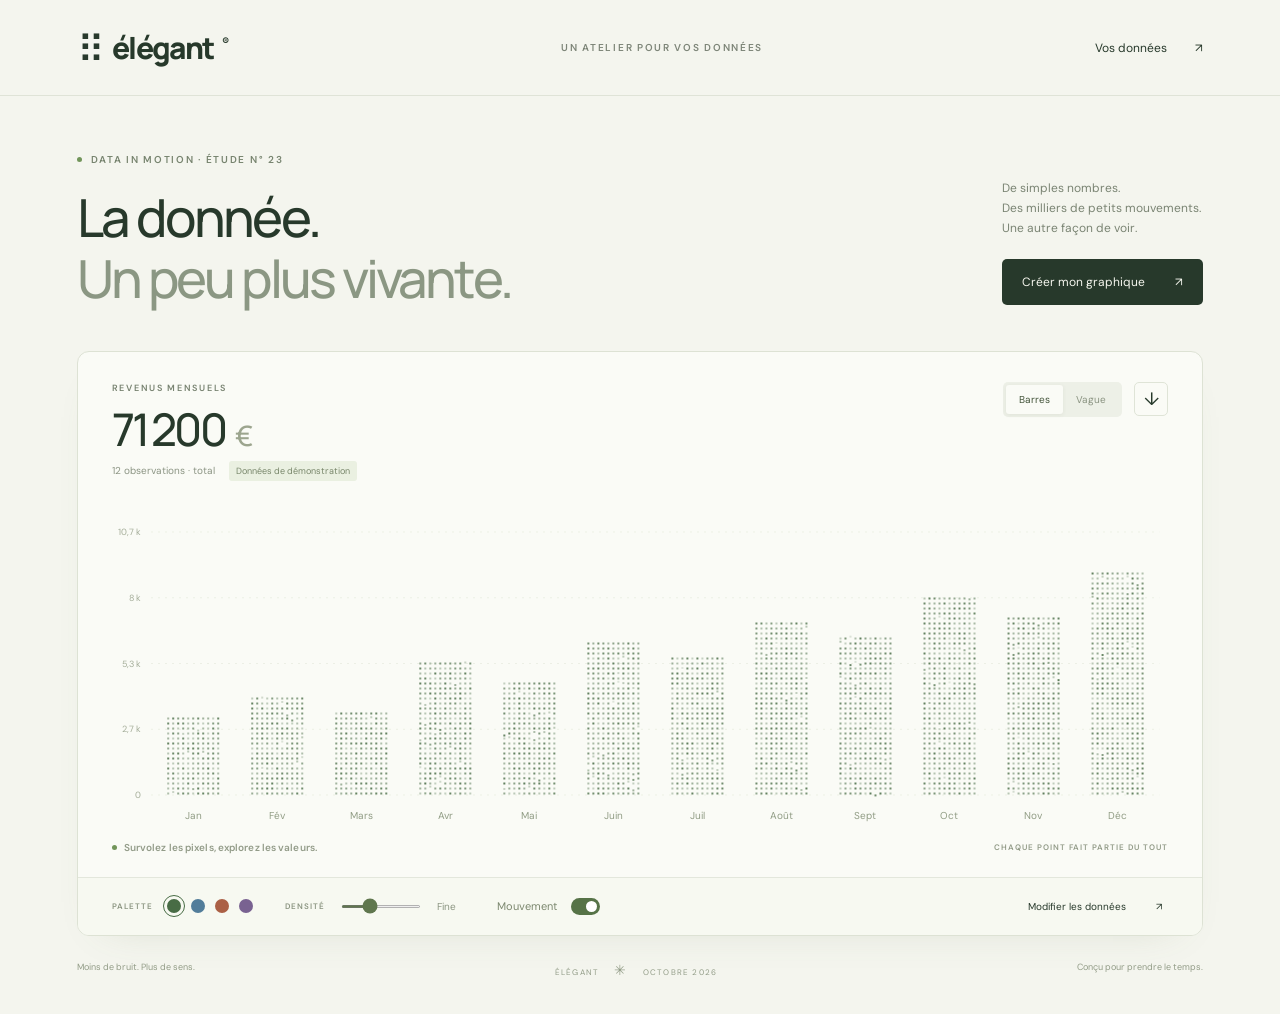
==== index.html @ 232dc712 "Première interface : graphiques en pixels et import de données Réimport de la version source 9e8cdf8" ====
<!doctype html>
<html lang="fr"><head><meta charset="utf-8"><meta name="viewport" content="width=device-width, initial-scale=1"><meta name="theme-color" content="#f4f5ee"><title>Élégant — La donnée, autrement.</title><meta name="description" content="Un atelier de graphiques vivants, composés de milliers de pixels. Importez vos données et donnez-leur du mouvement."><style>@import url('https://fonts.googleapis.com/css2?family=DM+Sans:wght@400;450;500;600;700&family=Manrope:wght@400;500;600;700;800&display=swap');
:root{--bg:#f4f5ee;--ink:#27392b;--muted:#7d8578;--line:#dfe3d7;--accent:#486c45}*{box-sizing:border-box}body{margin:0;background:var(--bg);color:var(--ink);font-family:'DM Sans',sans-serif;font-size:14px}button,input,textarea{font:inherit}button,a,input{ -webkit-tap-highlight-color:transparent}button{cursor:pointer}button:focus-visible,a:focus-visible,input:focus-visible,textarea:focus-visible{outline:2px solid #527d9a;outline-offset:5px}button{color:inherit}header{height:96px;max-width:1440px;margin:auto;padding:0 6%;display:flex;align-items:center;justify-content:space-between;border-bottom:1px solid var(--line)}.brand{color:var(--ink);text-decoration:none;font-family:'Manrope',sans-serif;font-size:30px;font-weight:800;letter-spacing:-1.7px;display:flex;align-items:center;gap:9px}.brand-icon{font-size:38px;font-weight:400;line-height:1}.brand-dot{font-size:11px;align-self:flex-start;margin-top:7px;letter-spacing:0}.header-note,.eyebrow,.small-label,.control-label,.chart-bottom,.input-label{font-size:10px;letter-spacing:1.7px;font-weight:600}.header-note{color:var(--muted)}.text-btn{border:0;background:none;padding:10px 0;font-size:12px}.text-btn span{margin-left:25px}main{max-width:1440px;margin:auto;padding:0 6%}.intro{display:flex;justify-content:space-between;align-items:flex-end;padding:57px 0 42px}.eyebrow{display:flex;align-items:center;gap:9px;color:#77846f;margin:0 0 21px}.live-dot{width:5px;height:5px;display:inline-block;background:#72955a;border-radius:50%;flex-shrink:0}h1{font-family:'Manrope',sans-serif;font-size:clamp(36px,4.1vw,59px);letter-spacing:-2.9px;line-height:1.16;font-weight:500;margin:0}h1 em{font-style:normal;color:#8b9783}.intro-right{padding:0 0 4px}.intro-right p{color:#7a8473;line-height:1.7;font-size:12px;margin:0 0 20px}.primary{background:var(--ink);color:#f5f6ee;border:0;padding:15px 20px;border-radius:5px;display:flex;align-items:center;justify-content:space-between;gap:30px;font-size:12px}.primary:hover{background:#3e5340}.workspace{background:#fafbf6;border:1px solid #dde2d4;border-radius:12px;box-shadow:0 16px 40px -30px #64775240;overflow:hidden}.chart-head{display:flex;justify-content:space-between;padding:30px 34px 0;gap:10px}.small-label{color:#778270;font-size:9px}.big-number{font-family:'Manrope',sans-serif;font-weight:500;letter-spacing:-2.4px;font-size:45px;margin:8px 0 5px;line-height:1.2}.unit{color:#9ca58e;font-size:28px;margin-left:10px}.summary{display:flex;gap:14px;align-items:center;font-size:10px;color:#8b9483}.demo{background:#eaf0e1;border-radius:3px;padding:4px 7px;color:#78866a;font-size:9px}.chart-top-right{display:flex;align-items:flex-start;gap:12px}.segmented{background:#edf0e7;padding:3px;border-radius:5px;display:flex}.segmented button{border:0;background:none;font-size:10px;padding:8px 13px;border-radius:3px;color:#8a9381}.segmented button.active{background:#fafbf6;color:#43543a;box-shadow:0 1px 4px #34482a12}.icon-btn{height:34px;width:34px;background:none;border:1px solid #dfe4d7;border-radius:5px;font-size:18px}.plot{height:340px;position:relative;margin:15px 25px 0}canvas{height:100%;width:100%;display:block;touch-action:pan-y}.tooltip{position:absolute;pointer-events:none;opacity:0;background:#27392b;color:#fafbf5;font-size:12px;padding:10px 13px;border-radius:5px;box-shadow:0 8px 20px #27392b20;transition:opacity .15s;z-index:2;white-space:nowrap}.tooltip small{display:block;color:#bfcbb6;font-size:9px;margin-bottom:4px}.chart-bottom{display:flex;justify-content:space-between;align-items:center;padding:5px 34px 23px;color:#929b88;font-size:8px;letter-spacing:1px}.chart-bottom>span:first-child{display:flex;gap:7px;align-items:center;letter-spacing:.1px;font-size:10px}.controls{display:flex;align-items:center;gap:32px;padding:20px 34px;border-top:1px solid #e3e7dc;background:#f7f9f1}.control-group{display:flex;align-items:center;gap:14px}.control-label{font-size:8px;color:#8b9581;letter-spacing:1px}.swatches{display:flex;gap:10px}.swatch{width:14px;height:14px;border-radius:50%;border:0;background:var(--swatch);padding:0}.swatch.active{outline:1px solid var(--swatch);outline-offset:3px}.density input{width:80px;accent-color:#60774e;height:3px}.density>span:last-child{font-size:10px;color:#8b9581;width:28px}.motion-label{font-size:11px;color:#7c886f}.switch{appearance:none;width:29px;height:17px;background:#cbd3c3;border-radius:20px;position:relative;cursor:pointer;margin:0}.switch:after{content:'';position:absolute;top:3px;left:3px;width:11px;height:11px;border-radius:50%;background:#fff;transition:transform .2s}.switch:checked{background:#567347}.switch:checked:after{transform:translateX(12px)}.edit-btn{margin-left:auto;border:0;background:transparent;font-size:10px;display:flex;gap:30px}footer{display:flex;justify-content:space-between;padding:25px 0 35px;font-size:9px;color:#929c87}footer>span:nth-child(2){font-size:8px;letter-spacing:1.2px}.footer-plus{margin:0 12px;font-size:14px}.backdrop{position:fixed;inset:0;background:#26372935;backdrop-filter:blur(5px);z-index:5}aside{position:fixed;right:0;top:0;bottom:0;background:#fafbf6;width:min(510px,100%);padding:30px;overflow:auto;z-index:6;box-shadow:-15px 0 80px #27392b20}.drawer-head{display:flex;justify-content:space-between;gap:15px}h2{font-family:'Manrope',sans-serif;font-weight:500;letter-spacing:-1px;font-size:30px;line-height:1.2;margin:0}.drawer-desc{color:#859078;font-size:12px;line-height:1.7;margin:20px 0}.fields{display:flex;gap:12px}.fields label{display:grid;gap:8px;font-size:10px;color:#78856b}.fields label:first-child{flex:1}.fields label:last-child{width:75px}input:not([type=range],[type=checkbox]),textarea{background:#f4f6ee;border:1px solid #dce3d3;color:#33452c;padding:11px;border-radius:4px;max-width:100%;width:100%}.tabs{display:flex;gap:22px;border-bottom:1px solid var(--line);margin:25px 0 18px}.tabs button{border:0;background:none;font-size:12px;color:#87937a;padding:10px 0}.tabs button.active{color:#27392b;border-bottom:2px solid #486c45}.table-wrap{max-height:300px;overflow:auto}table{width:100%;border-collapse:collapse}th{text-align:left;font-size:8px;color:#97a08c;letter-spacing:1px;padding:8px 4px}td{padding:4px}td input{padding:8px!important}td:last-child button{border:0;background:none;color:#8b957e;font-size:18px}.help{font-size:10px;line-height:1.8;color:#87937a}textarea{height:230px;resize:vertical;font-family:monospace;font-size:12px;line-height:1.7;margin-top:10px}.file-btn{border:1px dashed #b9c4ac;padding:12px;display:block;text-align:center;font-size:11px;cursor:pointer;border-radius:4px}.input-label{font-size:9px;color:#839274}.drawer-actions{border-top:1px solid var(--line);margin-top:20px;padding-top:20px}.drawer-actions .primary{width:100%}.error{font-size:12px;line-height:1.6;color:#a54b34}#toast{position:fixed;bottom:25px;left:50%;transform:translateX(-50%);background:#27392b;color:#fff;padding:13px 20px;border-radius:5px;font-size:12px;z-index:10;opacity:0;pointer-events:none;transition:opacity .2s}.sr-only{position:absolute;width:1px;height:1px;overflow:hidden;clip-path:inset(50%)}.sr-only:focus-within{position:relative;width:auto;height:auto;clip-path:none}.sr-only button{padding:5px}.control-group input{flex-shrink:0}[hidden]{display:none!important}
@media(min-width:1500px){.intro{padding-top:75px}.plot{height:400px}}@media(max-width:800px){header{height:75px}.header-note{display:none}.intro{padding-top:37px;gap:20px}h1{letter-spacing:-1.8px}.intro-right p{display:none}.intro-right .primary{padding:12px;font-size:10px;gap:10px}.controls{gap:20px;flex-wrap:wrap;padding:20px}.edit-btn{margin-left:auto}.density{margin-left:auto}.chart-head{padding:25px 22px 0}.chart-bottom{padding-left:22px;padding-right:22px}.plot{margin-left:12px;margin-right:12px}.chart-bottom>span:last-child{display:none}footer>span:last-child{display:none}}@media(max-width:480px){main{padding:0 5%}.intro{align-items:flex-start;flex-direction:column;padding:30px 0}.intro-right .primary{padding:12px 15px}.eyebrow{font-size:8px;margin-bottom:16px}h1{font-size:38px}.chart-head{padding:23px 17px 0}.big-number{font-size:34px}.unit{font-size:22px}.summary{flex-wrap:wrap;gap:5px}.chart-top-right{gap:6px}.segmented button{padding:7px 8px}.plot{height:310px;margin-top:5px}.controls{gap:23px 17px}.density{margin-left:0}.density input{width:60px}.control-group{gap:11px}.edit-btn{gap:10px}.chart-bottom{padding-top:7px}.header-note{display:none}aside{padding:24px}footer{font-size:8px}.demo{font-size:8px}}@media(prefers-reduced-motion:reduce){*{transition:none!important;scroll-behavior:auto!important}}
</style></head><body>
<header><a class="brand" href="#" aria-label="Élégant accueil"><span class="brand-icon">⠿</span> élégant<span class="brand-dot">®</span></a><span class="header-note">UN ATELIER POUR VOS DONNÉES</span><button class="text-btn" id="openData">Vos données <span>↗</span></button></header>
<main><section class="intro"><div><p class="eyebrow"><span class="live-dot"></span> DATA IN MOTION · ÉTUDE N° 23</p><h1>La donnée.<br><em>Un peu plus vivante.</em></h1></div><div class="intro-right"><p>De simples nombres.<br>Des milliers de petits mouvements.<br>Une autre façon de voir.</p><button class="primary" id="importTop">Créer mon graphique <span>↗</span></button></div></section>
<section class="workspace" aria-label="Atelier graphique"><div class="chart-head"><div><div class="small-label" id="chartTitle">REVENUS MENSUELS</div><div class="big-number"><span id="total">—</span><span class="unit" id="unitDisplay">€</span></div><div class="summary"><span id="summary">12 observations</span><span class="demo" id="demoLabel">Données de démonstration</span></div></div><div class="chart-top-right"><div class="segmented" aria-label="Type de graphique"><button class="active" data-mode="bars">Barres</button><button data-mode="wave">Vague</button></div><button class="icon-btn" id="download" title="Exporter le graphique en PNG" aria-label="Exporter en PNG">↓</button></div></div>
<div class="plot" id="plot"><canvas id="canvas" aria-label="Graphique interactif en pixels"></canvas><div class="tooltip" id="tooltip" role="status"></div><div id="accessibleBars" class="sr-only"></div></div>
<div class="chart-bottom"><span><i class="live-dot"></i> <span id="chartHint">Survolez les pixels, explorez les valeurs.</span></span><span>CHAQUE POINT FAIT PARTIE DU TOUT</span></div>
<div class="controls"><div class="control-group"><span class="control-label">PALETTE</span><div class="swatches"><button class="swatch active" data-color="#486c45" style="--swatch:#486c45" aria-label="Palette sauge" aria-pressed="true"></button><button class="swatch" data-color="#527d9a" style="--swatch:#527d9a" aria-label="Palette océan" aria-pressed="false"></button><button class="swatch" data-color="#ab6045" style="--swatch:#ab6045" aria-label="Palette terre cuite" aria-pressed="false"></button><button class="swatch" data-color="#796291" style="--swatch:#796291" aria-label="Palette lavande" aria-pressed="false"></button></div></div><div class="control-group density"><label class="control-label" for="density">DENSITÉ</label><input type="range" id="density" min="3" max="9" value="5" aria-label="Espacement des pixels"><span id="densityName">Fine</span></div><div class="control-group"><label class="motion-label" for="motion">Mouvement</label><input type="checkbox" id="motion" class="switch" checked></div><button class="edit-btn" id="edit">Modifier les données <span>↗</span></button></div></section>
<footer><span>Moins de bruit. Plus de sens.</span><span>ÉLÉGANT <span class="footer-plus">✳</span> OCTOBRE 2026</span><span>Conçu pour prendre le temps.</span></footer></main>
<div class="backdrop" id="backdrop" hidden></div><aside id="drawer" role="dialog" aria-modal="true" aria-labelledby="drawerTitle" hidden><div class="drawer-head"><div><p class="eyebrow">VOTRE MATIÈRE PREMIÈRE</p><h2 id="drawerTitle">Tout commence<br>par quelques nombres.</h2></div><button class="icon-btn" id="close" aria-label="Fermer">×</button></div><p class="drawer-desc">Collez un tableau Excel, un CSV ou du JSON. Le graphique prend le relais.</p><div class="fields"><label>Titre<input id="titleInput" value="Revenus mensuels" maxlength="80"></label><label>Unité<input id="unitInput" value="€" maxlength="12"></label></div><div class="tabs"><button class="active" data-tab="table">Tableau</button><button data-tab="raw">Données brutes</button><button data-tab="api">URL API</button></div><div id="tableTab"><div class="table-wrap"><table><thead><tr><th>LIBELLÉ</th><th>VALEUR</th><th></th></tr></thead><tbody id="rows"></tbody></table></div><button id="addRow" class="text-btn">+ Ajouter une ligne</button></div><div id="rawTab" hidden><label class="input-label" for="raw">CSV, TABULATIONS OU JSON</label><textarea id="raw" spellcheck="false"></textarea><p class="help">Une ligne par valeur : <code>Janvier;2400</code><br>JSON : <code>[{"label":"Janvier","value":2400}]</code><br>Les nombres décimaux avec virgule sont acceptés en CSV séparé par « ; » ou tabulation.</p><label class="file-btn">Importer un fichier .csv / .json / .tsv<input type="file" id="file" accept=".csv,.json,.tsv,.txt" hidden></label></div><div id="apiTab" hidden><label class="input-label" for="apiUrl">ADRESSE PUBLIQUE DU JSON</label><input id="apiUrl" type="url" placeholder="https://exemple.fr/data.json"><p class="help">Format attendu : tableau de <code>{label, value}</code>, directement ou dans <code>data</code>. La source doit autoriser les requêtes CORS depuis ce site. Sans authentification ; ne collez pas de clé secrète. L’URL n’est pas sauvegardée.</p><button class="text-btn" id="fetchApi">Charger les données ↗</button></div><p id="error" class="error" role="alert"></p><div class="drawer-actions"><button class="primary" id="apply">Donner vie aux données <span>↗</span></button><button class="text-btn" id="reset">Revenir à la démo</button><p class="help">Sauvegarde automatique sur ce navigateur. 1 à 60 valeurs positives ou nulles.</p></div></aside><div id="toast" role="status"></div><script>const $=s=>document.querySelector(s), $$=s=>[...document.querySelectorAll(s)];
const demo=[3200,4100,3500,5400,4750,6300,5600,7200,6450,8100,7400,9200].map((value,i)=>({label:['Jan','Fév','Mars','Avr','Mai','Juin','Juil','Août','Sept','Oct','Nov','Déc'][i],value}));
let state={data:demo,title:'Revenus mensuels',unit:'€',color:'#486c45',mode:'bars',density:5,motion:!matchMedia('(prefers-reduced-motion: reduce)').matches,demo:true};
function valid(data){if(!Array.isArray(data)||!data.length||data.length>60)throw Error('Indiquez entre 1 et 60 lignes.');return data.map((d,i)=>{let label=String(d.label??'').trim(),v=d.value;if(typeof v==='string')v=v.replace(/[\s\u202f\u00a0]/g,'').replace(',','.');if(!label||v===''||v==null||!Number.isFinite(Number(v))||Number(v)<0||Number(v)>1e15)throw Error(`Ligne ${i+1} : ajoutez un libellé et une valeur entre 0 et 1 000 000 000 000 000.`);return {label:label.slice(0,80),value:Number(v)}})}
try{let saved=JSON.parse(localStorage.getItem('elegant-v1'));if(saved){saved.data=valid(saved.data);state={...state,...saved};if(!/^#[0-9a-f]{6}$/i.test(state.color))state.color='#486c45';state.density=Math.max(3,Math.min(9,Number(state.density)||5));state.mode=state.mode==='wave'?'wave':'bars'}}catch{}if(matchMedia('(prefers-reduced-motion: reduce)').matches)state.motion=false;
const canvas=$('#canvas'),ctx=canvas.getContext('2d');let width=0,height=0,selected=-1,hover=-1,points=[],transition=0,last=0,frameId=0,dirty=true,previousFocus,activeTab='table',apiData=null;
const fmt=n=>new Intl.NumberFormat('fr-FR',{maximumFractionDigits:2}).format(n), short=n=>new Intl.NumberFormat('fr-FR',{notation:'compact',maximumFractionDigits:1}).format(n);
function notify(s){$('#toast').textContent=s;$('#toast').style.opacity=1;clearTimeout(notify.timer);notify.timer=setTimeout(()=>$('#toast').style.opacity=0,3000)}
function save(){try{localStorage.setItem('elegant-v1',JSON.stringify(state))}catch{notify('Stockage indisponible : les changements restent dans cette session.')}}
function bounds(){return {left:width<500?35:48,right:18,top:36,bottom:41}}
function rebuild(){const b=bounds(),w=Math.max(1,width-b.left-b.right),h=Math.max(1,height-b.top-b.bottom),max=Math.max(...state.data.map(d=>d.value),1)*1.16,slot=w/state.data.length;points=[];for(let i=0;i<state.data.length;i++){let bw=slot*(state.mode==='wave'?1:.65),step=Math.min(state.density,Math.max(1.5,bw/2));for(let x=step/2;x<bw;x+=step){let xx=b.left+i*slot+(slot-bw)/2+x,ph=h*state.data[i].value/max;if(state.mode==='wave'){const xp=Math.max(0,Math.min(state.data.length-1,(xx-b.left)/slot-.5)),a=Math.floor(xp),c=Math.min(state.data.length-1,a+1),f=xp-a,smooth=f*f*(3-2*f);ph=h*(state.data[a].value*(1-smooth)+state.data[c].value*smooth)/max}for(let y=step/2;y<ph;y+=step){points.push({x:xx,y:height-b.bottom-y,i,a:.30+Math.random()*.56,phase:Math.random()*Math.PI*2,spark:Math.random()<.035})}}}dirty=true;requestDraw()}
function resize(){const r=canvas.getBoundingClientRect();width=r.width;height=r.height;let dpr=Math.min(devicePixelRatio||1,2);canvas.width=Math.round(width*dpr);canvas.height=Math.round(height*dpr);ctx.setTransform(dpr,0,0,dpr,0,0);rebuild()}
function requestDraw(){if(!frameId)frameId=requestAnimationFrame(draw)}
function draw(t){frameId=0;let dt=Math.min((t-last)||16,40);last=t;transition=Math.min(1,transition+dt/800);ctx.clearRect(0,0,width,height);ctx.fillStyle='#fafbf6';ctx.fillRect(0,0,width,height);const b=bounds(),w=width-b.left-b.right,h=height-b.top-b.bottom,max=Math.max(...state.data.map(d=>d.value),1)*1.16,slot=w/state.data.length,active=hover>=0?hover:selected;ctx.font='9px "DM Sans", sans-serif';ctx.textAlign='right';for(let i=0;i<=4;i++){let y=b.top+h*i/4;ctx.strokeStyle='#e7ebdf';ctx.lineWidth=.7;ctx.setLineDash([2,5]);ctx.beginPath();ctx.moveTo(b.left,y);ctx.lineTo(width-b.right,y);ctx.stroke();ctx.fillStyle='#a4ad99';ctx.fillText(short(max*(1-i/4)),b.left-10,y+3)}ctx.setLineDash([]);if(active>=0){ctx.fillStyle=state.color+'09';ctx.fillRect(b.left+active*slot,b.top,slot,h);ctx.strokeStyle=state.color+'35';ctx.beginPath();ctx.moveTo(b.left+(active+.5)*slot,b.top);ctx.lineTo(b.left+(active+.5)*slot,b.top+h);ctx.stroke()}
const ease=1-Math.pow(1-transition,3);for(const p of points){let act=p.i===active;let dy=state.motion&&p.spark?Math.sin(t*.0013+p.phase)*2:0;ctx.globalAlpha=p.a*(active>=0&&!act?.28:1);if(p.spark&&state.motion)ctx.globalAlpha*=.7+Math.sin(t*.001+p.phase)*.3;ctx.fillStyle=state.color;let size=state.density<=4?1.65:2;ctx.fillRect(p.x-size/2,height-b.bottom-(height-b.bottom-p.y)*ease+dy,size*(act?1.3:1),size*(act?1.3:1))}ctx.globalAlpha=1;ctx.textAlign='center';ctx.font='10px "DM Sans", sans-serif';const labelEvery=Math.max(1,Math.ceil(state.data.length/(width<500?8:16)));state.data.forEach((d,i)=>{if(i%labelEvery===0||i===active){ctx.fillStyle=i===active?state.color:'#909c84';ctx.fillText(d.label.length>10?d.label.slice(0,9)+'…':d.label,b.left+(i+.5)*slot,height-17,slot*labelEvery*.9)}});if(!state.data.some(d=>d.value>0)){ctx.font='13px sans-serif';ctx.fillStyle='#7d8578';ctx.fillText('Toutes les valeurs sont à zéro.',width/2,height/2)}if(transition<1||state.motion)requestDraw();dirty=false}
function refresh(){document.documentElement.style.setProperty('--accent',state.color);$('#chartTitle').textContent=state.title.toUpperCase();$('#total').textContent=fmt(state.data.reduce((s,d)=>s+d.value,0));$('#unitDisplay').textContent=state.unit;$('#summary').textContent=`${state.data.length} observations · total`;$('#demoLabel').hidden=!state.demo;$('#motion').checked=state.motion;$('#density').value=state.density;$('#densityName').textContent=state.density<=5?'Fine':'Aérée';$$('[data-color]').forEach(b=>{b.classList.toggle('active',b.dataset.color===state.color);b.setAttribute('aria-pressed',b.dataset.color===state.color)});$$('[data-mode]').forEach(b=>{b.classList.toggle('active',b.dataset.mode===state.mode);b.setAttribute('aria-pressed',b.dataset.mode===state.mode)});$('#accessibleBars').replaceChildren(...state.data.map((d,i)=>{let b=document.createElement('button');b.textContent=`${d.label} : ${fmt(d.value)} ${state.unit}`;b.onfocus=()=>showValue(i);b.onclick=()=>showValue(i);return b}));transition=state.motion?0:1;hover=selected=-1;$('#tooltip').style.opacity=0;rebuild()}
function showValue(i){if(i<0||i>=state.data.length)return;const b=bounds(),slot=(width-b.left-b.right)/state.data.length,d=state.data[i],max=Math.max(...state.data.map(d=>d.value),1)*1.16;let tip=$('#tooltip');tip.replaceChildren();let name=document.createElement('small');name.textContent=d.label;tip.append(name,document.createTextNode(fmt(d.value)+' '+state.unit));tip.style.opacity=1;let x=b.left+(i+.5)*slot;tip.style.left=Math.max(2,Math.min(width-tip.offsetWidth-2,x-tip.offsetWidth/2))+'px';tip.style.top=Math.max(0,height-b.bottom-(height-b.top-b.bottom)*d.value/max-tip.offsetHeight-14)+'px';hover=i;requestDraw()}
function hit(e){const r=canvas.getBoundingClientRect(),b=bounds();let x=e.clientX-r.left,y=e.clientY-r.top;if(x<b.left||x>width-b.right||y<0||y>height-b.bottom)return -1;return Math.min(state.data.length-1,Math.floor((x-b.left)/(width-b.left-b.right)*state.data.length))}
canvas.addEventListener('pointermove',e=>{let i=hit(e);if(i>=0)showValue(i);else hideTip()});canvas.addEventListener('pointerleave',hideTip);canvas.addEventListener('click',e=>{selected=hit(e);if(selected>=0)showValue(selected)});function hideTip(){hover=-1;if(selected>=0)showValue(selected);else{$('#tooltip').style.opacity=0;requestDraw()}}
$$('[data-mode]').forEach(b=>b.onclick=()=>{state.mode=b.dataset.mode;save();refresh()});$$('[data-color]').forEach(b=>b.onclick=()=>{state.color=b.dataset.color;save();refresh()});$('#density').oninput=e=>{state.density=+e.target.value;$('#densityName').textContent=state.density<=5?'Fine':'Aérée';save();rebuild()};$('#motion').onchange=e=>{state.motion=e.target.checked;save();requestDraw()};matchMedia('(prefers-reduced-motion: reduce)').addEventListener('change',e=>{if(e.matches){state.motion=false;$('#motion').checked=false;requestDraw()}});
function row(label='',value=''){let tr=document.createElement('tr');for(const [val,name]of [[label,'Libellé'],[value,'Valeur']]){let td=document.createElement('td'),input=document.createElement('input');input.value=val;input.setAttribute('aria-label',name);if(name==='Valeur')input.inputMode='decimal';td.append(input);tr.append(td)}let td=document.createElement('td'),del=document.createElement('button');del.textContent='×';del.setAttribute('aria-label','Supprimer la ligne');del.onclick=()=>tr.remove();td.append(del);tr.append(td);$('#rows').append(tr)}
function openDrawer(){previousFocus=document.activeElement;$('#titleInput').value=state.title;$('#unitInput').value=state.unit;$('#rows').replaceChildren();state.data.forEach(d=>row(d.label,d.value));$('#raw').value='Libellé;Valeur\n'+state.data.map(d=>d.label+';'+d.value).join('\n');$('#error').textContent='';$('#backdrop').hidden=$('#drawer').hidden=false;document.body.style.overflow='hidden';$('#close').focus()}
function closeDrawer(){$('#backdrop').hidden=$('#drawer').hidden=true;document.body.style.overflow='';previousFocus?.focus()}
['#openData','#importTop','#edit'].forEach(s=>$(s).onclick=openDrawer);$('#close').onclick=$('#backdrop').onclick=closeDrawer;document.addEventListener('keydown',e=>{if($('#drawer').hidden)return;if(e.key==='Escape')closeDrawer();if(e.key==='Tab'){let focus=[...$('#drawer').querySelectorAll('button,input,textarea')].filter(el=>el.getClientRects().length&&!el.disabled),first=focus[0],last=focus.at(-1);if(e.shiftKey&&document.activeElement===first){e.preventDefault();last.focus()}else if(!e.shiftKey&&document.activeElement===last){e.preventDefault();first.focus()}}});$('#addRow').onclick=()=>{if($('#rows').children.length>=60){$('#error').textContent='60 lignes maximum.';return}row();$('#rows').lastChild.querySelector('input').focus()};
function parse(raw){raw=raw.trim().replace(/^\uFEFF/,'');if(!raw)throw Error('Ajoutez des données pour créer un graphique.');if(raw[0]==='['||raw[0]==='{'){let d=JSON.parse(raw);return valid(Array.isArray(d)?d:d.data)}let lines=raw.split(/\r?\n/).filter(l=>l.trim()),separator=lines[0].includes('\t')?'\t':lines[0].includes(';')?';':',';function split(line){let out=[],cell='',quoted=false;for(let i=0;i<line.length;i++){if(line[i]==='"'){if(quoted&&line[i+1]==='"'){cell+='"';i++}else quoted=!quoted}else if(line[i]===separator&&!quoted){out.push(cell);cell=''}else cell+=line[i]}if(quoted)throw Error('Une cellule contient des guillemets non fermés.');out.push(cell);return out}let pairs=lines.map(split);if(pairs.length&&/^(valeur|value|montant|amount)$/i.test((pairs[0][1]||'').trim()))pairs.shift();return valid(pairs.map(p=>{if(p.length!==2)throw Error('Chaque ligne doit contenir un libellé et une valeur.');return {label:p[0],value:p[1]}}))}
$$('[data-tab]').forEach(b=>b.onclick=()=>{activeTab=b.dataset.tab;$$('[data-tab]').forEach(x=>x.classList.toggle('active',x===b));['table','raw','api'].forEach(s=>$('#'+s+'Tab').hidden=s!==activeTab);$('#error').textContent=''});
$('#file').onchange=async e=>{let f=e.target.files[0];if(!f)return;try{if(f.size>2e6)throw Error('Fichier trop volumineux (2 Mo maximum).');let raw=await f.text();parse(raw);$('#raw').value=raw;$('#error').textContent='';notify('Fichier lu. Cliquez sur « Donner vie aux données ».')}catch(err){$('#error').textContent=err.message}e.target.value=''};
$('#apiUrl').oninput=()=>apiData=null;$('#fetchApi').onclick=async()=>{let btn=$('#fetchApi');btn.disabled=true;btn.textContent='Chargement…';$('#error').textContent='';apiData=null;try{let url=new URL($('#apiUrl').value);if(url.protocol!=='https:')throw Error('Utilisez une adresse HTTPS publique.');let response=await fetch(url.href,{signal:AbortSignal.timeout(12000),credentials:'omit',referrerPolicy:'no-referrer'});if(!response.ok)throw Error('Réponse API : HTTP '+response.status);let txt=await response.text();if(txt.length>2e6)throw Error('Réponse trop volumineuse (2 Mo maximum).');apiData=parse(txt);notify(`${apiData.length} lignes chargées. Appliquez pour les afficher.`)}catch(err){$('#error').textContent=err.message==='Failed to fetch'?'API inaccessible. Vérifiez son adresse et ses autorisations CORS.':err.message}finally{btn.disabled=false;btn.textContent='Charger les données ↗'}};
$('#apply').onclick=()=>{try{let data;if(activeTab==='raw')data=parse($('#raw').value);else if(activeTab==='api'){if(!apiData)throw Error('Chargez une API valide avant d’appliquer.');data=apiData}else data=valid([...$('#rows').children].map(r=>({label:r.children[0].firstChild.value,value:r.children[1].firstChild.value})));const title=$('#titleInput').value.trim();if(!title)throw Error('Donnez un titre à votre graphique.');state={...state,data,title,unit:$('#unitInput').value.trim(),demo:false};save();refresh();closeDrawer();notify('Vos données prennent vie.')}catch(e){$('#error').textContent=e.message}};$('#reset').onclick=()=>{state={...state,data:demo,title:'Revenus mensuels',unit:'€',demo:true};save();refresh();closeDrawer();notify('Données de démonstration restaurées.')};
$('#download').onclick=()=>{const out=document.createElement('canvas');out.width=canvas.width;out.height=canvas.height+150;let c=out.getContext('2d');c.fillStyle='#fafbf6';c.fillRect(0,0,out.width,out.height);c.fillStyle='#27392b';c.font='24px sans-serif';c.fillText(state.title,36,44);c.font='16px sans-serif';c.fillText(fmt(state.data.reduce((s,d)=>s+d.value,0))+' '+state.unit+' · Total'+(state.demo?' · Démonstration':''),36,78);c.drawImage(canvas,0,110);c.font='11px sans-serif';c.fillText('ÉLÉGANT · DATA IN MOTION',36,out.height-15);out.toBlob(blob=>{if(!blob){notify('Export indisponible.');return}let url=URL.createObjectURL(blob),a=document.createElement('a');a.href=url;a.download='elegant-graphique.png';a.click();setTimeout(()=>URL.revokeObjectURL(url),1000);notify('Graphique PNG exporté.')})};
new ResizeObserver(resize).observe($('#plot'));refresh();document.addEventListener('visibilitychange',()=>{if(document.hidden){cancelAnimationFrame(frameId);frameId=0}else requestDraw()});
</script></body></html>
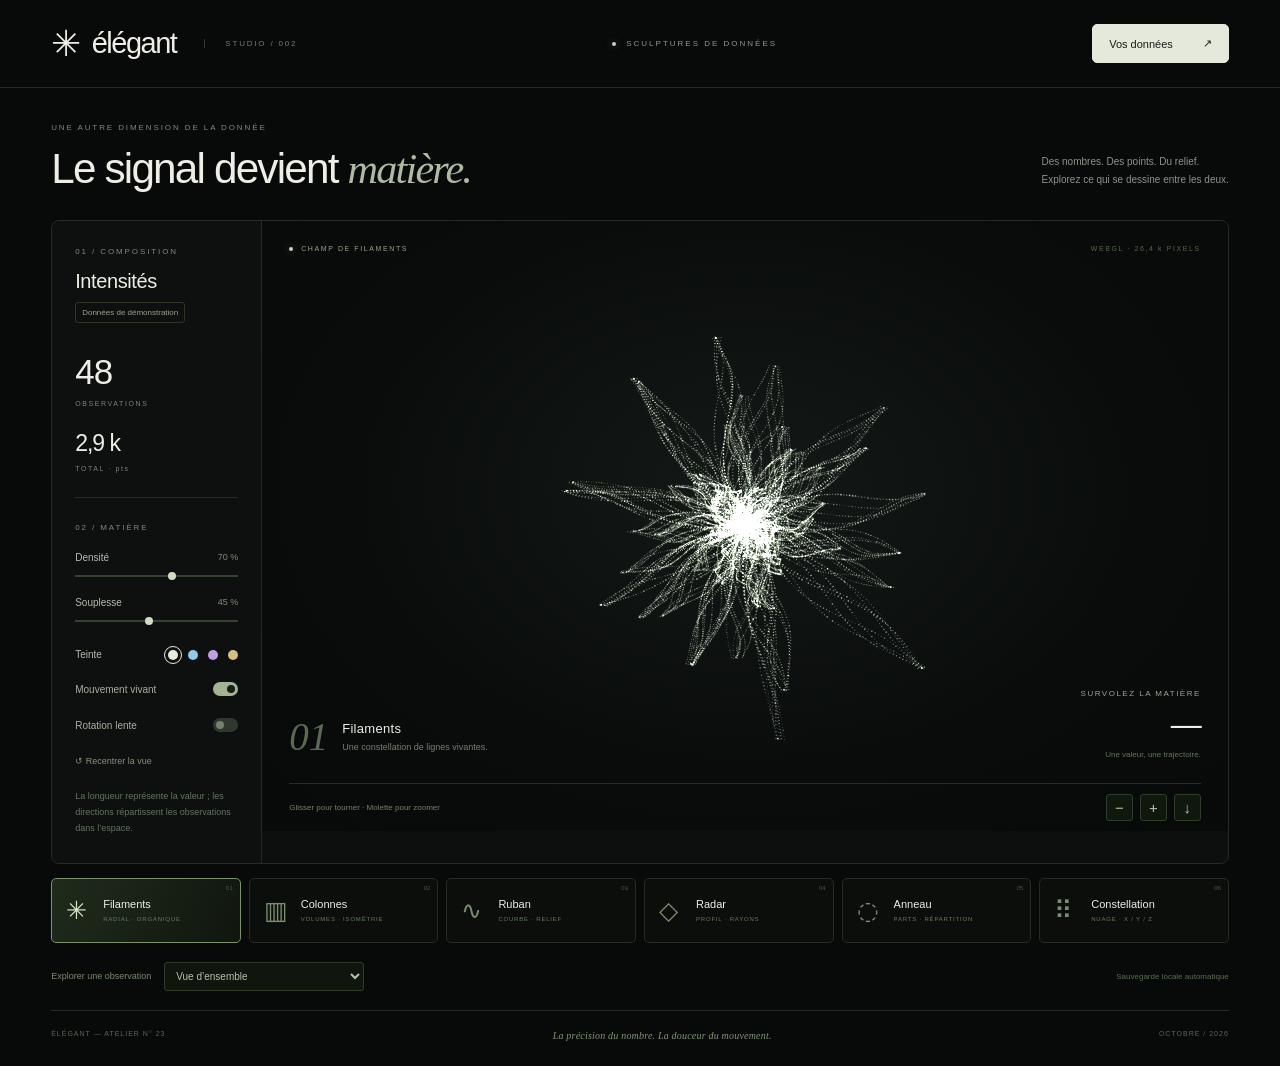
==== commit c92dcc89: "Sculptures 3D et six représentations Réimport de la version source b4326505cf47fe501b31fef87c145909d" ====
--- a/index.html
+++ b/index.html
@@ -1,44 +1,71 @@
-<!doctype html>
-<html lang="fr"><head><meta charset="utf-8"><meta name="viewport" content="width=device-width, initial-scale=1"><meta name="theme-color" content="#f4f5ee"><title>Élégant — La donnée, autrement.</title><meta name="description" content="Un atelier de graphiques vivants, composés de milliers de pixels. Importez vos données et donnez-leur du mouvement."><style>@import url('https://fonts.googleapis.com/css2?family=DM+Sans:wght@400;450;500;600;700&family=Manrope:wght@400;500;600;700;800&display=swap');
-:root{--bg:#f4f5ee;--ink:#27392b;--muted:#7d8578;--line:#dfe3d7;--accent:#486c45}*{box-sizing:border-box}body{margin:0;background:var(--bg);color:var(--ink);font-family:'DM Sans',sans-serif;font-size:14px}button,input,textarea{font:inherit}button,a,input{ -webkit-tap-highlight-color:transparent}button{cursor:pointer}button:focus-visible,a:focus-visible,input:focus-visible,textarea:focus-visible{outline:2px solid #527d9a;outline-offset:5px}button{color:inherit}header{height:96px;max-width:1440px;margin:auto;padding:0 6%;display:flex;align-items:center;justify-content:space-between;border-bottom:1px solid var(--line)}.brand{color:var(--ink);text-decoration:none;font-family:'Manrope',sans-serif;font-size:30px;font-weight:800;letter-spacing:-1.7px;display:flex;align-items:center;gap:9px}.brand-icon{font-size:38px;font-weight:400;line-height:1}.brand-dot{font-size:11px;align-self:flex-start;margin-top:7px;letter-spacing:0}.header-note,.eyebrow,.small-label,.control-label,.chart-bottom,.input-label{font-size:10px;letter-spacing:1.7px;font-weight:600}.header-note{color:var(--muted)}.text-btn{border:0;background:none;padding:10px 0;font-size:12px}.text-btn span{margin-left:25px}main{max-width:1440px;margin:auto;padding:0 6%}.intro{display:flex;justify-content:space-between;align-items:flex-end;padding:57px 0 42px}.eyebrow{display:flex;align-items:center;gap:9px;color:#77846f;margin:0 0 21px}.live-dot{width:5px;height:5px;display:inline-block;background:#72955a;border-radius:50%;flex-shrink:0}h1{font-family:'Manrope',sans-serif;font-size:clamp(36px,4.1vw,59px);letter-spacing:-2.9px;line-height:1.16;font-weight:500;margin:0}h1 em{font-style:normal;color:#8b9783}.intro-right{padding:0 0 4px}.intro-right p{color:#7a8473;line-height:1.7;font-size:12px;margin:0 0 20px}.primary{background:var(--ink);color:#f5f6ee;border:0;padding:15px 20px;border-radius:5px;display:flex;align-items:center;justify-content:space-between;gap:30px;font-size:12px}.primary:hover{background:#3e5340}.workspace{background:#fafbf6;border:1px solid #dde2d4;border-radius:12px;box-shadow:0 16px 40px -30px #64775240;overflow:hidden}.chart-head{display:flex;justify-content:space-between;padding:30px 34px 0;gap:10px}.small-label{color:#778270;font-size:9px}.big-number{font-family:'Manrope',sans-serif;font-weight:500;letter-spacing:-2.4px;font-size:45px;margin:8px 0 5px;line-height:1.2}.unit{color:#9ca58e;font-size:28px;margin-left:10px}.summary{display:flex;gap:14px;align-items:center;font-size:10px;color:#8b9483}.demo{background:#eaf0e1;border-radius:3px;padding:4px 7px;color:#78866a;font-size:9px}.chart-top-right{display:flex;align-items:flex-start;gap:12px}.segmented{background:#edf0e7;padding:3px;border-radius:5px;display:flex}.segmented button{border:0;background:none;font-size:10px;padding:8px 13px;border-radius:3px;color:#8a9381}.segmented button.active{background:#fafbf6;color:#43543a;box-shadow:0 1px 4px #34482a12}.icon-btn{height:34px;width:34px;background:none;border:1px solid #dfe4d7;border-radius:5px;font-size:18px}.plot{height:340px;position:relative;margin:15px 25px 0}canvas{height:100%;width:100%;display:block;touch-action:pan-y}.tooltip{position:absolute;pointer-events:none;opacity:0;background:#27392b;color:#fafbf5;font-size:12px;padding:10px 13px;border-radius:5px;box-shadow:0 8px 20px #27392b20;transition:opacity .15s;z-index:2;white-space:nowrap}.tooltip small{display:block;color:#bfcbb6;font-size:9px;margin-bottom:4px}.chart-bottom{display:flex;justify-content:space-between;align-items:center;padding:5px 34px 23px;color:#929b88;font-size:8px;letter-spacing:1px}.chart-bottom>span:first-child{display:flex;gap:7px;align-items:center;letter-spacing:.1px;font-size:10px}.controls{display:flex;align-items:center;gap:32px;padding:20px 34px;border-top:1px solid #e3e7dc;background:#f7f9f1}.control-group{display:flex;align-items:center;gap:14px}.control-label{font-size:8px;color:#8b9581;letter-spacing:1px}.swatches{display:flex;gap:10px}.swatch{width:14px;height:14px;border-radius:50%;border:0;background:var(--swatch);padding:0}.swatch.active{outline:1px solid var(--swatch);outline-offset:3px}.density input{width:80px;accent-color:#60774e;height:3px}.density>span:last-child{font-size:10px;color:#8b9581;width:28px}.motion-label{font-size:11px;color:#7c886f}.switch{appearance:none;width:29px;height:17px;background:#cbd3c3;border-radius:20px;position:relative;cursor:pointer;margin:0}.switch:after{content:'';position:absolute;top:3px;left:3px;width:11px;height:11px;border-radius:50%;background:#fff;transition:transform .2s}.switch:checked{background:#567347}.switch:checked:after{transform:translateX(12px)}.edit-btn{margin-left:auto;border:0;background:transparent;font-size:10px;display:flex;gap:30px}footer{display:flex;justify-content:space-between;padding:25px 0 35px;font-size:9px;color:#929c87}footer>span:nth-child(2){font-size:8px;letter-spacing:1.2px}.footer-plus{margin:0 12px;font-size:14px}.backdrop{position:fixed;inset:0;background:#26372935;backdrop-filter:blur(5px);z-index:5}aside{position:fixed;right:0;top:0;bottom:0;background:#fafbf6;width:min(510px,100%);padding:30px;overflow:auto;z-index:6;box-shadow:-15px 0 80px #27392b20}.drawer-head{display:flex;justify-content:space-between;gap:15px}h2{font-family:'Manrope',sans-serif;font-weight:500;letter-spacing:-1px;font-size:30px;line-height:1.2;margin:0}.drawer-desc{color:#859078;font-size:12px;line-height:1.7;margin:20px 0}.fields{display:flex;gap:12px}.fields label{display:grid;gap:8px;font-size:10px;color:#78856b}.fields label:first-child{flex:1}.fields label:last-child{width:75px}input:not([type=range],[type=checkbox]),textarea{background:#f4f6ee;border:1px solid #dce3d3;color:#33452c;padding:11px;border-radius:4px;max-width:100%;width:100%}.tabs{display:flex;gap:22px;border-bottom:1px solid var(--line);margin:25px 0 18px}.tabs button{border:0;background:none;font-size:12px;color:#87937a;padding:10px 0}.tabs button.active{color:#27392b;border-bottom:2px solid #486c45}.table-wrap{max-height:300px;overflow:auto}table{width:100%;border-collapse:collapse}th{text-align:left;font-size:8px;color:#97a08c;letter-spacing:1px;padding:8px 4px}td{padding:4px}td input{padding:8px!important}td:last-child button{border:0;background:none;color:#8b957e;font-size:18px}.help{font-size:10px;line-height:1.8;color:#87937a}textarea{height:230px;resize:vertical;font-family:monospace;font-size:12px;line-height:1.7;margin-top:10px}.file-btn{border:1px dashed #b9c4ac;padding:12px;display:block;text-align:center;font-size:11px;cursor:pointer;border-radius:4px}.input-label{font-size:9px;color:#839274}.drawer-actions{border-top:1px solid var(--line);margin-top:20px;padding-top:20px}.drawer-actions .primary{width:100%}.error{font-size:12px;line-height:1.6;color:#a54b34}#toast{position:fixed;bottom:25px;left:50%;transform:translateX(-50%);background:#27392b;color:#fff;padding:13px 20px;border-radius:5px;font-size:12px;z-index:10;opacity:0;pointer-events:none;transition:opacity .2s}.sr-only{position:absolute;width:1px;height:1px;overflow:hidden;clip-path:inset(50%)}.sr-only:focus-within{position:relative;width:auto;height:auto;clip-path:none}.sr-only button{padding:5px}.control-group input{flex-shrink:0}[hidden]{display:none!important}
-@media(min-width:1500px){.intro{padding-top:75px}.plot{height:400px}}@media(max-width:800px){header{height:75px}.header-note{display:none}.intro{padding-top:37px;gap:20px}h1{letter-spacing:-1.8px}.intro-right p{display:none}.intro-right .primary{padding:12px;font-size:10px;gap:10px}.controls{gap:20px;flex-wrap:wrap;padding:20px}.edit-btn{margin-left:auto}.density{margin-left:auto}.chart-head{padding:25px 22px 0}.chart-bottom{padding-left:22px;padding-right:22px}.plot{margin-left:12px;margin-right:12px}.chart-bottom>span:last-child{display:none}footer>span:last-child{display:none}}@media(max-width:480px){main{padding:0 5%}.intro{align-items:flex-start;flex-direction:column;padding:30px 0}.intro-right .primary{padding:12px 15px}.eyebrow{font-size:8px;margin-bottom:16px}h1{font-size:38px}.chart-head{padding:23px 17px 0}.big-number{font-size:34px}.unit{font-size:22px}.summary{flex-wrap:wrap;gap:5px}.chart-top-right{gap:6px}.segmented button{padding:7px 8px}.plot{height:310px;margin-top:5px}.controls{gap:23px 17px}.density{margin-left:0}.density input{width:60px}.control-group{gap:11px}.edit-btn{gap:10px}.chart-bottom{padding-top:7px}.header-note{display:none}aside{padding:24px}footer{font-size:8px}.demo{font-size:8px}}@media(prefers-reduced-motion:reduce){*{transition:none!important;scroll-behavior:auto!important}}
+<!doctype html><html lang="fr"><head><meta charset="utf-8"><meta name="viewport" content="width=device-width,initial-scale=1"><meta name="theme-color" content="#080909"><title>Élégant — Sculptures de données</title><meta name="description" content="Un atelier de visualisation 3D. Transformez vos données en filaments, volumes et constellations de pixels."><style>:root{color-scheme:dark;--bg:#080909;--panel:#0d0f0f;--ink:#eeeee7;--muted:#858a86;--line:#252928;--accent:#e8eade}*{box-sizing:border-box}body{background:var(--bg);color:var(--ink);font:13px 'Helvetica Neue',Arial,sans-serif;margin:0}button,input,select,textarea{font:inherit}button,a,input,select{-webkit-tap-highlight-color:transparent}button{cursor:pointer;color:inherit}button:focus-visible,input:focus-visible,textarea:focus-visible,select:focus-visible,a:focus-visible{outline:2px solid #c2d9e3;outline-offset:4px}header{height:88px;display:flex;align-items:center;justify-content:space-between;border-bottom:1px solid var(--line);padding:0 4%;gap:15px}.brand{display:flex;align-items:center;gap:12px;font-size:29px;font-weight:500;letter-spacing:-1.5px;text-decoration:none;color:var(--ink)}.symbol{font-size:36px;font-weight:400}.edition{margin-left:16px;font-size:8px;letter-spacing:1.8px;color:#747b76;border-left:1px solid #343834;padding-left:20px}.header-middle{font-size:8px;letter-spacing:2px;color:#8f9890;display:flex;align-items:center;gap:10px}i{width:4px;height:4px;display:inline-block;border-radius:100%;background:#c3d4bd;box-shadow:0 0 8px #d9f5c560}.button{border:1px solid #343b37;background:#151a17;padding:12px 16px;border-radius:5px;display:inline-flex;align-items:center;gap:30px;font-size:11px}.button:hover{border-color:#82917f}.bright{background:#e5e9db;color:#171c17;border-color:#e5e9db}.bright:hover{background:#fff;border-color:#fff}main{max-width:1800px;margin:auto;padding:0 4%}.intro{display:flex;justify-content:space-between;align-items:end;padding:35px 0 28px;gap:20px}.eyebrow,.section-label{font-size:8px;font-weight:500;letter-spacing:1.9px;color:#7c8b7c;margin:0 0 14px}h1{font-size:clamp(30px,3.3vw,48px);font-weight:400;letter-spacing:-1.8px;margin:0;line-height:1.1}h1 em{font-family:Georgia,serif;font-weight:400;color:#afbaa5}.intro-note{font-size:10px;line-height:1.8;color:#8b958b;margin:0 0 3px}.atelier{display:grid;grid-template-columns:210px 1fr;border:1px solid var(--line);border-radius:8px;overflow:hidden;background:var(--panel)}.settings{padding:26px 23px;border-right:1px solid var(--line);background:#0d100e}h2{font-weight:400;font-size:20px;margin:0 0 9px;letter-spacing:-.4px}.demo{font-size:8px;display:inline-block;color:#97a48b;border:1px solid #2c3728;padding:5px 6px;border-radius:3px}.stat{display:flex;flex-direction:column;gap:8px;margin-top:29px}.stat>span{font-size:35px;letter-spacing:-1px}.stat small{font-size:7px;letter-spacing:1.6px;color:#798575}.stat.secondary{margin-top:23px}.stat.secondary>span{font-size:23px}.divider{height:1px;background:var(--line);margin:25px 0}.range-label{display:flex;justify-content:space-between;font-size:10px;color:#b3bcb0;margin:20px 0 12px}output{font-size:9px;color:#7f8c78}input[type=range]{appearance:none;width:100%;height:2px;background:#354132;display:block;margin:0;cursor:pointer;accent-color:#d3ddc5}input[type=range]::-webkit-slider-thumb{appearance:none;width:8px;height:8px;border-radius:100%;background:#d3ddc5}.tone-row{display:flex;justify-content:space-between;align-items:center;margin-top:27px;color:#b3bcb0;font-size:10px}.swatches{display:flex;gap:10px}.swatch{background:var(--c);border:0;width:10px;height:10px;border-radius:100%;padding:0}.swatch.active{outline:1px solid var(--c);outline-offset:3px}.toggle-row{display:flex;align-items:center;justify-content:space-between;margin-top:22px;font-size:10px;color:#a7b0a1}.switch{appearance:none;background:#30382e;width:25px;height:14px;border-radius:20px;cursor:pointer;position:relative;margin:0}.switch:after{content:'';position:absolute;width:8px;height:8px;top:3px;left:3px;border-radius:100%;background:#76806f;transition:transform .2s}.switch:checked{background:#a4b493}.switch:checked:after{transform:translateX(11px);background:#172012}.reset-camera{background:none;border:0;color:#85917d;padding:0;font-size:9px;margin-top:24px}.settings-note{color:#677462;font-size:9px;line-height:1.75;margin:22px 0 0}.stage{min-width:0;height:610px;position:relative;overflow:hidden;background:radial-gradient(ellipse at 50% 44%,#141917 0%,#090c0b 58%,#080a09 100%)}canvas{position:absolute;inset:0;width:100%;height:100%;display:block}#scene{touch-action:none;cursor:grab}#scene:active{cursor:grabbing}#overlay{pointer-events:none}.stage-top{position:absolute;top:24px;left:27px;right:27px;display:flex;justify-content:space-between;pointer-events:none;font-size:7px;letter-spacing:1.6px;color:#95a38e}.stage-top>span:first-child{display:flex;align-items:center;gap:8px}.render-badge{color:#55664f}.scene-caption{position:absolute;bottom:72px;left:27px;display:flex;align-items:center;gap:14px;pointer-events:none}.scene-caption>span{font-family:Georgia,serif;font-style:italic;font-size:39px;color:#5b6a53}.scene-caption strong{font-size:13px;font-weight:400;letter-spacing:.3px}.scene-caption p{font-size:9px;margin:6px 0 0;color:#74816c}.selection{position:absolute;right:27px;bottom:72px;text-align:right;pointer-events:none;max-width:36%}.selection p{font-size:8px;letter-spacing:1.5px;color:#98a591;margin:0 0 9px;overflow:hidden;text-overflow:ellipsis;white-space:nowrap}.selection strong{font-size:31px;font-weight:300;letter-spacing:-1px;display:block}.selection>span{display:block;font-size:8px;color:#65765d;margin-top:7px}.scene-bottom{position:absolute;bottom:0;left:27px;right:27px;height:48px;border-top:1px solid #232d23;display:flex;align-items:center;justify-content:space-between;font-size:8px;color:#74826b}.scene-bottom>div{display:flex;gap:7px}.scene-bottom button{border:1px solid #303d2c;width:27px;height:27px;background:#10180e;color:#b5c3aa;border-radius:3px;font-size:15px}.modes{display:grid;grid-template-columns:repeat(6,1fr);gap:8px;margin-top:14px}.modes>button{display:flex;align-items:center;text-align:left;gap:12px;padding:17px 14px;border:1px solid #252b25;background:#0b0e0b;border-radius:5px;position:relative;overflow:hidden}.modes>button:hover{border-color:#607355}.modes>button.active{background:linear-gradient(115deg,#202b1c,#10160e);border-color:#7b906b}.mode-icon{font-size:25px;color:#7b8d6e;font-weight:300;width:25px}.modes .active .mode-icon{color:#d4e2c5}.modes strong{font-size:11px;font-weight:400;display:block}.modes small{font-size:6px;letter-spacing:.8px;display:block;margin-top:6px;color:#6a7e5d}.mode-id{position:absolute;right:7px;top:6px;color:#4a5942;font-size:6px}.data-strip{display:flex;align-items:center;gap:13px;padding:19px 0;font-size:9px;color:#7b8a71}.data-strip select{width:200px;padding:7px;background:#10150e;border:1px solid #303c29;color:#b6c3ab;border-radius:3px;font-size:10px}.data-strip>span{margin-left:auto;font-size:8px;color:#5b6e51}footer{padding:19px 0 25px;border-top:1px solid var(--line);display:flex;justify-content:space-between;color:#58694f;font-size:7px;letter-spacing:1px}footer>span:nth-child(2){font-family:Georgia,serif;font-style:italic;letter-spacing:.2px;color:#839577;font-size:10px}.backdrop{position:fixed;inset:0;background:#0009;backdrop-filter:blur(8px);z-index:10}.drawer{position:fixed;right:0;top:0;bottom:0;overflow:auto;z-index:11;width:min(540px,100%);padding:30px;background:#10150f;border-left:1px solid #35452b;box-shadow:-20px 0 90px #0008}.drawer-top{display:flex;justify-content:space-between;align-items:start}.close{border:1px solid #34462b;width:30px;height:30px;font-size:20px;background:none;border-radius:4px}.drawer h2{font-size:35px;line-height:1.2;letter-spacing:-1.2px}.help{font-size:10px;color:#899a7d;line-height:1.8}.fields{display:flex;gap:12px;margin:20px 0}.fields label{display:flex;flex-direction:column;gap:8px;flex:1;min-width:0;font-size:9px;color:#9aab8c}.fields label:last-child{flex:.45}.fields.xyz label{flex:1}input:not([type=range],[type=checkbox]),select,textarea{background:#0b1109;border:1px solid #35482b;color:#d8e4cd;border-radius:4px;padding:10px;max-width:100%;width:100%}select{font-size:11px}textarea{resize:vertical;height:180px;font:11px/1.8 monospace;margin-top:9px}.tabs{display:flex;gap:22px;border-bottom:1px solid #2b3b22;margin:23px 0 20px}.tabs button{border:0;background:none;color:#778e69;font-size:11px;padding:10px 0}.tabs button.active{border-bottom:1px solid #d1e1c3;color:#dbe6d3}.input-label{font-size:8px;letter-spacing:1.5px;color:#8fa47e}.file-button{border:1px dashed #435f35;padding:12px;display:block;text-align:center;cursor:pointer;font-size:10px;border-radius:4px;margin:14px 0}.mapping{margin:24px 0;padding-top:20px;border-top:1px solid #304126}.mapping .fields{margin:14px 0}.apply{width:100%;justify-content:space-between;margin:8px 0 10px}.text-button{background:none;border:0;color:#99b087;font-size:10px;padding:10px 0}.error{font-size:11px;line-height:1.7;color:#e4ad93}.table-scroll{max-height:270px;overflow:auto}table{width:100%;border-collapse:collapse}th{text-align:left;font-size:8px;color:#8a9c7d;padding:8px 4px}td{padding:4px}td input{padding:7px!important}td button{border:0;background:none;color:#97aa88;font-size:18px}#toast{position:fixed;bottom:24px;left:50%;transform:translateX(-50%);background:#d8e4cc;color:#1a2713;padding:13px 20px;border-radius:4px;font-size:11px;z-index:20;opacity:0;pointer-events:none;transition:opacity .2s}.scene-error{position:absolute;top:45%;left:12%;right:12%;padding:20px;background:#192213;color:#d8e8cc;font-size:12px;line-height:1.8}.sr-only{position:absolute;width:1px;height:1px;clip-path:inset(50%);overflow:hidden}[hidden]{display:none!important}
+@media(min-width:1600px){.stage{height:690px}.settings{padding:30px}.atelier{grid-template-columns:235px 1fr}}@media(max-width:1100px){.modes{grid-template-columns:repeat(3,1fr)}.stage{height:610px}.atelier{grid-template-columns:190px 1fr}.settings{padding:24px 18px}.modes>button{padding:13px 17px}}@media(max-width:700px){header{height:70px;padding:0 5%}.brand{font-size:24px}.symbol{font-size:28px}.edition,.header-middle{display:none}main{padding:0 4%}.intro{padding:27px 0 23px}.intro-note{display:none}h1{font-size:32px;letter-spacing:-1.2px}.atelier{display:flex;flex-direction:column-reverse}.stage{height:470px}.settings{border-right:0;border-top:1px solid var(--line);display:grid;grid-template-columns:1fr 1fr;gap:13px 22px;padding:20px}.settings>.section-label,.settings>h2,.settings>.demo,.settings>.stat,.divider,.settings-note{display:none}.range-label{margin:0;grid-column:1}.settings #density{grid-column:1;grid-row:2}.settings label[for=flex]{grid-column:2;grid-row:1}.settings #flex{grid-column:2;grid-row:2}.tone-row{grid-column:1;margin:8px 0}.toggle-row{margin:8px 0}.reset-camera{margin:8px 0;text-align:left}.stage-top{left:18px;right:18px;top:20px;font-size:6px}.scene-caption{left:18px;bottom:68px}.scene-caption>span{font-size:29px}.scene-caption strong{font-size:12px}.scene-caption p{font-size:8px;max-width:130px;line-height:1.6}.selection{right:18px;bottom:68px;max-width:38%}.selection strong{font-size:25px}.selection p{font-size:7px}.selection>span{font-size:7px;line-height:1.5}.scene-bottom{left:18px;right:18px;font-size:7px}.modes{gap:6px}.modes>button{padding:13px 10px;gap:8px}.modes strong{font-size:10px}.modes small{font-size:5px;letter-spacing:.4px}.mode-icon{font-size:23px;width:22px}.data-strip{flex-wrap:wrap;gap:9px}.data-strip>span{width:100%;margin-left:0}.data-strip select{flex:1;width:120px}footer>span:last-child{display:none}footer>span:nth-child(2){font-size:8px;max-width:45%;text-align:right}.drawer{padding:25px}.render-badge{font-size:6px}}@media(prefers-reduced-motion:reduce){*{transition:none!important}}
 </style></head><body>
-<header><a class="brand" href="#" aria-label="Élégant accueil"><span class="brand-icon">⠿</span> élégant<span class="brand-dot">®</span></a><span class="header-note">UN ATELIER POUR VOS DONNÉES</span><button class="text-btn" id="openData">Vos données <span>↗</span></button></header>
-<main><section class="intro"><div><p class="eyebrow"><span class="live-dot"></span> DATA IN MOTION · ÉTUDE N° 23</p><h1>La donnée.<br><em>Un peu plus vivante.</em></h1></div><div class="intro-right"><p>De simples nombres.<br>Des milliers de petits mouvements.<br>Une autre façon de voir.</p><button class="primary" id="importTop">Créer mon graphique <span>↗</span></button></div></section>
-<section class="workspace" aria-label="Atelier graphique"><div class="chart-head"><div><div class="small-label" id="chartTitle">REVENUS MENSUELS</div><div class="big-number"><span id="total">—</span><span class="unit" id="unitDisplay">€</span></div><div class="summary"><span id="summary">12 observations</span><span class="demo" id="demoLabel">Données de démonstration</span></div></div><div class="chart-top-right"><div class="segmented" aria-label="Type de graphique"><button class="active" data-mode="bars">Barres</button><button data-mode="wave">Vague</button></div><button class="icon-btn" id="download" title="Exporter le graphique en PNG" aria-label="Exporter en PNG">↓</button></div></div>
-<div class="plot" id="plot"><canvas id="canvas" aria-label="Graphique interactif en pixels"></canvas><div class="tooltip" id="tooltip" role="status"></div><div id="accessibleBars" class="sr-only"></div></div>
-<div class="chart-bottom"><span><i class="live-dot"></i> <span id="chartHint">Survolez les pixels, explorez les valeurs.</span></span><span>CHAQUE POINT FAIT PARTIE DU TOUT</span></div>
-<div class="controls"><div class="control-group"><span class="control-label">PALETTE</span><div class="swatches"><button class="swatch active" data-color="#486c45" style="--swatch:#486c45" aria-label="Palette sauge" aria-pressed="true"></button><button class="swatch" data-color="#527d9a" style="--swatch:#527d9a" aria-label="Palette océan" aria-pressed="false"></button><button class="swatch" data-color="#ab6045" style="--swatch:#ab6045" aria-label="Palette terre cuite" aria-pressed="false"></button><button class="swatch" data-color="#796291" style="--swatch:#796291" aria-label="Palette lavande" aria-pressed="false"></button></div></div><div class="control-group density"><label class="control-label" for="density">DENSITÉ</label><input type="range" id="density" min="3" max="9" value="5" aria-label="Espacement des pixels"><span id="densityName">Fine</span></div><div class="control-group"><label class="motion-label" for="motion">Mouvement</label><input type="checkbox" id="motion" class="switch" checked></div><button class="edit-btn" id="edit">Modifier les données <span>↗</span></button></div></section>
-<footer><span>Moins de bruit. Plus de sens.</span><span>ÉLÉGANT <span class="footer-plus">✳</span> OCTOBRE 2026</span><span>Conçu pour prendre le temps.</span></footer></main>
-<div class="backdrop" id="backdrop" hidden></div><aside id="drawer" role="dialog" aria-modal="true" aria-labelledby="drawerTitle" hidden><div class="drawer-head"><div><p class="eyebrow">VOTRE MATIÈRE PREMIÈRE</p><h2 id="drawerTitle">Tout commence<br>par quelques nombres.</h2></div><button class="icon-btn" id="close" aria-label="Fermer">×</button></div><p class="drawer-desc">Collez un tableau Excel, un CSV ou du JSON. Le graphique prend le relais.</p><div class="fields"><label>Titre<input id="titleInput" value="Revenus mensuels" maxlength="80"></label><label>Unité<input id="unitInput" value="€" maxlength="12"></label></div><div class="tabs"><button class="active" data-tab="table">Tableau</button><button data-tab="raw">Données brutes</button><button data-tab="api">URL API</button></div><div id="tableTab"><div class="table-wrap"><table><thead><tr><th>LIBELLÉ</th><th>VALEUR</th><th></th></tr></thead><tbody id="rows"></tbody></table></div><button id="addRow" class="text-btn">+ Ajouter une ligne</button></div><div id="rawTab" hidden><label class="input-label" for="raw">CSV, TABULATIONS OU JSON</label><textarea id="raw" spellcheck="false"></textarea><p class="help">Une ligne par valeur : <code>Janvier;2400</code><br>JSON : <code>[{"label":"Janvier","value":2400}]</code><br>Les nombres décimaux avec virgule sont acceptés en CSV séparé par « ; » ou tabulation.</p><label class="file-btn">Importer un fichier .csv / .json / .tsv<input type="file" id="file" accept=".csv,.json,.tsv,.txt" hidden></label></div><div id="apiTab" hidden><label class="input-label" for="apiUrl">ADRESSE PUBLIQUE DU JSON</label><input id="apiUrl" type="url" placeholder="https://exemple.fr/data.json"><p class="help">Format attendu : tableau de <code>{label, value}</code>, directement ou dans <code>data</code>. La source doit autoriser les requêtes CORS depuis ce site. Sans authentification ; ne collez pas de clé secrète. L’URL n’est pas sauvegardée.</p><button class="text-btn" id="fetchApi">Charger les données ↗</button></div><p id="error" class="error" role="alert"></p><div class="drawer-actions"><button class="primary" id="apply">Donner vie aux données <span>↗</span></button><button class="text-btn" id="reset">Revenir à la démo</button><p class="help">Sauvegarde automatique sur ce navigateur. 1 à 60 valeurs positives ou nulles.</p></div></aside><div id="toast" role="status"></div><script>const $=s=>document.querySelector(s), $$=s=>[...document.querySelectorAll(s)];
-const demo=[3200,4100,3500,5400,4750,6300,5600,7200,6450,8100,7400,9200].map((value,i)=>({label:['Jan','Fév','Mars','Avr','Mai','Juin','Juil','Août','Sept','Oct','Nov','Déc'][i],value}));
-let state={data:demo,title:'Revenus mensuels',unit:'€',color:'#486c45',mode:'bars',density:5,motion:!matchMedia('(prefers-reduced-motion: reduce)').matches,demo:true};
-function valid(data){if(!Array.isArray(data)||!data.length||data.length>60)throw Error('Indiquez entre 1 et 60 lignes.');return data.map((d,i)=>{let label=String(d.label??'').trim(),v=d.value;if(typeof v==='string')v=v.replace(/[\s\u202f\u00a0]/g,'').replace(',','.');if(!label||v===''||v==null||!Number.isFinite(Number(v))||Number(v)<0||Number(v)>1e15)throw Error(`Ligne ${i+1} : ajoutez un libellé et une valeur entre 0 et 1 000 000 000 000 000.`);return {label:label.slice(0,80),value:Number(v)}})}
-try{let saved=JSON.parse(localStorage.getItem('elegant-v1'));if(saved){saved.data=valid(saved.data);state={...state,...saved};if(!/^#[0-9a-f]{6}$/i.test(state.color))state.color='#486c45';state.density=Math.max(3,Math.min(9,Number(state.density)||5));state.mode=state.mode==='wave'?'wave':'bars'}}catch{}if(matchMedia('(prefers-reduced-motion: reduce)').matches)state.motion=false;
-const canvas=$('#canvas'),ctx=canvas.getContext('2d');let width=0,height=0,selected=-1,hover=-1,points=[],transition=0,last=0,frameId=0,dirty=true,previousFocus,activeTab='table',apiData=null;
-const fmt=n=>new Intl.NumberFormat('fr-FR',{maximumFractionDigits:2}).format(n), short=n=>new Intl.NumberFormat('fr-FR',{notation:'compact',maximumFractionDigits:1}).format(n);
-function notify(s){$('#toast').textContent=s;$('#toast').style.opacity=1;clearTimeout(notify.timer);notify.timer=setTimeout(()=>$('#toast').style.opacity=0,3000)}
-function save(){try{localStorage.setItem('elegant-v1',JSON.stringify(state))}catch{notify('Stockage indisponible : les changements restent dans cette session.')}}
-function bounds(){return {left:width<500?35:48,right:18,top:36,bottom:41}}
-function rebuild(){const b=bounds(),w=Math.max(1,width-b.left-b.right),h=Math.max(1,height-b.top-b.bottom),max=Math.max(...state.data.map(d=>d.value),1)*1.16,slot=w/state.data.length;points=[];for(let i=0;i<state.data.length;i++){let bw=slot*(state.mode==='wave'?1:.65),step=Math.min(state.density,Math.max(1.5,bw/2));for(let x=step/2;x<bw;x+=step){let xx=b.left+i*slot+(slot-bw)/2+x,ph=h*state.data[i].value/max;if(state.mode==='wave'){const xp=Math.max(0,Math.min(state.data.length-1,(xx-b.left)/slot-.5)),a=Math.floor(xp),c=Math.min(state.data.length-1,a+1),f=xp-a,smooth=f*f*(3-2*f);ph=h*(state.data[a].value*(1-smooth)+state.data[c].value*smooth)/max}for(let y=step/2;y<ph;y+=step){points.push({x:xx,y:height-b.bottom-y,i,a:.30+Math.random()*.56,phase:Math.random()*Math.PI*2,spark:Math.random()<.035})}}}dirty=true;requestDraw()}
-function resize(){const r=canvas.getBoundingClientRect();width=r.width;height=r.height;let dpr=Math.min(devicePixelRatio||1,2);canvas.width=Math.round(width*dpr);canvas.height=Math.round(height*dpr);ctx.setTransform(dpr,0,0,dpr,0,0);rebuild()}
-function requestDraw(){if(!frameId)frameId=requestAnimationFrame(draw)}
-function draw(t){frameId=0;let dt=Math.min((t-last)||16,40);last=t;transition=Math.min(1,transition+dt/800);ctx.clearRect(0,0,width,height);ctx.fillStyle='#fafbf6';ctx.fillRect(0,0,width,height);const b=bounds(),w=width-b.left-b.right,h=height-b.top-b.bottom,max=Math.max(...state.data.map(d=>d.value),1)*1.16,slot=w/state.data.length,active=hover>=0?hover:selected;ctx.font='9px "DM Sans", sans-serif';ctx.textAlign='right';for(let i=0;i<=4;i++){let y=b.top+h*i/4;ctx.strokeStyle='#e7ebdf';ctx.lineWidth=.7;ctx.setLineDash([2,5]);ctx.beginPath();ctx.moveTo(b.left,y);ctx.lineTo(width-b.right,y);ctx.stroke();ctx.fillStyle='#a4ad99';ctx.fillText(short(max*(1-i/4)),b.left-10,y+3)}ctx.setLineDash([]);if(active>=0){ctx.fillStyle=state.color+'09';ctx.fillRect(b.left+active*slot,b.top,slot,h);ctx.strokeStyle=state.color+'35';ctx.beginPath();ctx.moveTo(b.left+(active+.5)*slot,b.top);ctx.lineTo(b.left+(active+.5)*slot,b.top+h);ctx.stroke()}
-const ease=1-Math.pow(1-transition,3);for(const p of points){let act=p.i===active;let dy=state.motion&&p.spark?Math.sin(t*.0013+p.phase)*2:0;ctx.globalAlpha=p.a*(active>=0&&!act?.28:1);if(p.spark&&state.motion)ctx.globalAlpha*=.7+Math.sin(t*.001+p.phase)*.3;ctx.fillStyle=state.color;let size=state.density<=4?1.65:2;ctx.fillRect(p.x-size/2,height-b.bottom-(height-b.bottom-p.y)*ease+dy,size*(act?1.3:1),size*(act?1.3:1))}ctx.globalAlpha=1;ctx.textAlign='center';ctx.font='10px "DM Sans", sans-serif';const labelEvery=Math.max(1,Math.ceil(state.data.length/(width<500?8:16)));state.data.forEach((d,i)=>{if(i%labelEvery===0||i===active){ctx.fillStyle=i===active?state.color:'#909c84';ctx.fillText(d.label.length>10?d.label.slice(0,9)+'…':d.label,b.left+(i+.5)*slot,height-17,slot*labelEvery*.9)}});if(!state.data.some(d=>d.value>0)){ctx.font='13px sans-serif';ctx.fillStyle='#7d8578';ctx.fillText('Toutes les valeurs sont à zéro.',width/2,height/2)}if(transition<1||state.motion)requestDraw();dirty=false}
-function refresh(){document.documentElement.style.setProperty('--accent',state.color);$('#chartTitle').textContent=state.title.toUpperCase();$('#total').textContent=fmt(state.data.reduce((s,d)=>s+d.value,0));$('#unitDisplay').textContent=state.unit;$('#summary').textContent=`${state.data.length} observations · total`;$('#demoLabel').hidden=!state.demo;$('#motion').checked=state.motion;$('#density').value=state.density;$('#densityName').textContent=state.density<=5?'Fine':'Aérée';$$('[data-color]').forEach(b=>{b.classList.toggle('active',b.dataset.color===state.color);b.setAttribute('aria-pressed',b.dataset.color===state.color)});$$('[data-mode]').forEach(b=>{b.classList.toggle('active',b.dataset.mode===state.mode);b.setAttribute('aria-pressed',b.dataset.mode===state.mode)});$('#accessibleBars').replaceChildren(...state.data.map((d,i)=>{let b=document.createElement('button');b.textContent=`${d.label} : ${fmt(d.value)} ${state.unit}`;b.onfocus=()=>showValue(i);b.onclick=()=>showValue(i);return b}));transition=state.motion?0:1;hover=selected=-1;$('#tooltip').style.opacity=0;rebuild()}
-function showValue(i){if(i<0||i>=state.data.length)return;const b=bounds(),slot=(width-b.left-b.right)/state.data.length,d=state.data[i],max=Math.max(...state.data.map(d=>d.value),1)*1.16;let tip=$('#tooltip');tip.replaceChildren();let name=document.createElement('small');name.textContent=d.label;tip.append(name,document.createTextNode(fmt(d.value)+' '+state.unit));tip.style.opacity=1;let x=b.left+(i+.5)*slot;tip.style.left=Math.max(2,Math.min(width-tip.offsetWidth-2,x-tip.offsetWidth/2))+'px';tip.style.top=Math.max(0,height-b.bottom-(height-b.top-b.bottom)*d.value/max-tip.offsetHeight-14)+'px';hover=i;requestDraw()}
-function hit(e){const r=canvas.getBoundingClientRect(),b=bounds();let x=e.clientX-r.left,y=e.clientY-r.top;if(x<b.left||x>width-b.right||y<0||y>height-b.bottom)return -1;return Math.min(state.data.length-1,Math.floor((x-b.left)/(width-b.left-b.right)*state.data.length))}
-canvas.addEventListener('pointermove',e=>{let i=hit(e);if(i>=0)showValue(i);else hideTip()});canvas.addEventListener('pointerleave',hideTip);canvas.addEventListener('click',e=>{selected=hit(e);if(selected>=0)showValue(selected)});function hideTip(){hover=-1;if(selected>=0)showValue(selected);else{$('#tooltip').style.opacity=0;requestDraw()}}
-$$('[data-mode]').forEach(b=>b.onclick=()=>{state.mode=b.dataset.mode;save();refresh()});$$('[data-color]').forEach(b=>b.onclick=()=>{state.color=b.dataset.color;save();refresh()});$('#density').oninput=e=>{state.density=+e.target.value;$('#densityName').textContent=state.density<=5?'Fine':'Aérée';save();rebuild()};$('#motion').onchange=e=>{state.motion=e.target.checked;save();requestDraw()};matchMedia('(prefers-reduced-motion: reduce)').addEventListener('change',e=>{if(e.matches){state.motion=false;$('#motion').checked=false;requestDraw()}});
-function row(label='',value=''){let tr=document.createElement('tr');for(const [val,name]of [[label,'Libellé'],[value,'Valeur']]){let td=document.createElement('td'),input=document.createElement('input');input.value=val;input.setAttribute('aria-label',name);if(name==='Valeur')input.inputMode='decimal';td.append(input);tr.append(td)}let td=document.createElement('td'),del=document.createElement('button');del.textContent='×';del.setAttribute('aria-label','Supprimer la ligne');del.onclick=()=>tr.remove();td.append(del);tr.append(td);$('#rows').append(tr)}
-function openDrawer(){previousFocus=document.activeElement;$('#titleInput').value=state.title;$('#unitInput').value=state.unit;$('#rows').replaceChildren();state.data.forEach(d=>row(d.label,d.value));$('#raw').value='Libellé;Valeur\n'+state.data.map(d=>d.label+';'+d.value).join('\n');$('#error').textContent='';$('#backdrop').hidden=$('#drawer').hidden=false;document.body.style.overflow='hidden';$('#close').focus()}
-function closeDrawer(){$('#backdrop').hidden=$('#drawer').hidden=true;document.body.style.overflow='';previousFocus?.focus()}
-['#openData','#importTop','#edit'].forEach(s=>$(s).onclick=openDrawer);$('#close').onclick=$('#backdrop').onclick=closeDrawer;document.addEventListener('keydown',e=>{if($('#drawer').hidden)return;if(e.key==='Escape')closeDrawer();if(e.key==='Tab'){let focus=[...$('#drawer').querySelectorAll('button,input,textarea')].filter(el=>el.getClientRects().length&&!el.disabled),first=focus[0],last=focus.at(-1);if(e.shiftKey&&document.activeElement===first){e.preventDefault();last.focus()}else if(!e.shiftKey&&document.activeElement===last){e.preventDefault();first.focus()}}});$('#addRow').onclick=()=>{if($('#rows').children.length>=60){$('#error').textContent='60 lignes maximum.';return}row();$('#rows').lastChild.querySelector('input').focus()};
-function parse(raw){raw=raw.trim().replace(/^\uFEFF/,'');if(!raw)throw Error('Ajoutez des données pour créer un graphique.');if(raw[0]==='['||raw[0]==='{'){let d=JSON.parse(raw);return valid(Array.isArray(d)?d:d.data)}let lines=raw.split(/\r?\n/).filter(l=>l.trim()),separator=lines[0].includes('\t')?'\t':lines[0].includes(';')?';':',';function split(line){let out=[],cell='',quoted=false;for(let i=0;i<line.length;i++){if(line[i]==='"'){if(quoted&&line[i+1]==='"'){cell+='"';i++}else quoted=!quoted}else if(line[i]===separator&&!quoted){out.push(cell);cell=''}else cell+=line[i]}if(quoted)throw Error('Une cellule contient des guillemets non fermés.');out.push(cell);return out}let pairs=lines.map(split);if(pairs.length&&/^(valeur|value|montant|amount)$/i.test((pairs[0][1]||'').trim()))pairs.shift();return valid(pairs.map(p=>{if(p.length!==2)throw Error('Chaque ligne doit contenir un libellé et une valeur.');return {label:p[0],value:p[1]}}))}
-$$('[data-tab]').forEach(b=>b.onclick=()=>{activeTab=b.dataset.tab;$$('[data-tab]').forEach(x=>x.classList.toggle('active',x===b));['table','raw','api'].forEach(s=>$('#'+s+'Tab').hidden=s!==activeTab);$('#error').textContent=''});
-$('#file').onchange=async e=>{let f=e.target.files[0];if(!f)return;try{if(f.size>2e6)throw Error('Fichier trop volumineux (2 Mo maximum).');let raw=await f.text();parse(raw);$('#raw').value=raw;$('#error').textContent='';notify('Fichier lu. Cliquez sur « Donner vie aux données ».')}catch(err){$('#error').textContent=err.message}e.target.value=''};
-$('#apiUrl').oninput=()=>apiData=null;$('#fetchApi').onclick=async()=>{let btn=$('#fetchApi');btn.disabled=true;btn.textContent='Chargement…';$('#error').textContent='';apiData=null;try{let url=new URL($('#apiUrl').value);if(url.protocol!=='https:')throw Error('Utilisez une adresse HTTPS publique.');let response=await fetch(url.href,{signal:AbortSignal.timeout(12000),credentials:'omit',referrerPolicy:'no-referrer'});if(!response.ok)throw Error('Réponse API : HTTP '+response.status);let txt=await response.text();if(txt.length>2e6)throw Error('Réponse trop volumineuse (2 Mo maximum).');apiData=parse(txt);notify(`${apiData.length} lignes chargées. Appliquez pour les afficher.`)}catch(err){$('#error').textContent=err.message==='Failed to fetch'?'API inaccessible. Vérifiez son adresse et ses autorisations CORS.':err.message}finally{btn.disabled=false;btn.textContent='Charger les données ↗'}};
-$('#apply').onclick=()=>{try{let data;if(activeTab==='raw')data=parse($('#raw').value);else if(activeTab==='api'){if(!apiData)throw Error('Chargez une API valide avant d’appliquer.');data=apiData}else data=valid([...$('#rows').children].map(r=>({label:r.children[0].firstChild.value,value:r.children[1].firstChild.value})));const title=$('#titleInput').value.trim();if(!title)throw Error('Donnez un titre à votre graphique.');state={...state,data,title,unit:$('#unitInput').value.trim(),demo:false};save();refresh();closeDrawer();notify('Vos données prennent vie.')}catch(e){$('#error').textContent=e.message}};$('#reset').onclick=()=>{state={...state,data:demo,title:'Revenus mensuels',unit:'€',demo:true};save();refresh();closeDrawer();notify('Données de démonstration restaurées.')};
-$('#download').onclick=()=>{const out=document.createElement('canvas');out.width=canvas.width;out.height=canvas.height+150;let c=out.getContext('2d');c.fillStyle='#fafbf6';c.fillRect(0,0,out.width,out.height);c.fillStyle='#27392b';c.font='24px sans-serif';c.fillText(state.title,36,44);c.font='16px sans-serif';c.fillText(fmt(state.data.reduce((s,d)=>s+d.value,0))+' '+state.unit+' · Total'+(state.demo?' · Démonstration':''),36,78);c.drawImage(canvas,0,110);c.font='11px sans-serif';c.fillText('ÉLÉGANT · DATA IN MOTION',36,out.height-15);out.toBlob(blob=>{if(!blob){notify('Export indisponible.');return}let url=URL.createObjectURL(blob),a=document.createElement('a');a.href=url;a.download='elegant-graphique.png';a.click();setTimeout(()=>URL.revokeObjectURL(url),1000);notify('Graphique PNG exporté.')})};
-new ResizeObserver(resize).observe($('#plot'));refresh();document.addEventListener('visibilitychange',()=>{if(document.hidden){cancelAnimationFrame(frameId);frameId=0}else requestDraw()});
+<header><a class="brand" href="#"><span class="symbol">✳</span> élégant<span class="edition">STUDIO / 002</span></a><span class="header-middle"><i></i> SCULPTURES DE DONNÉES</span><button class="button bright" id="openData">Vos données <span>↗</span></button></header>
+<main><div class="intro"><div><p class="eyebrow">UNE AUTRE DIMENSION DE LA DONNÉE</p><h1>Le signal devient <em>matière.</em></h1></div><p class="intro-note">Des nombres. Des points. Du relief.<br>Explorez ce qui se dessine entre les deux.</p></div>
+<section class="atelier" aria-label="Atelier de visualisation"><aside class="settings"><div class="section-label">01 / COMPOSITION</div><h2 id="dataTitle">Intensités</h2><span class="demo" id="demoBadge">Données de démonstration</span><div class="stat"><span id="count">48</span><small>OBSERVATIONS</small></div><div class="stat secondary"><span id="sum">—</span><small id="totalUnit">TOTAL · pts</small></div><div class="divider"></div><div class="section-label">02 / MATIÈRE</div><label class="range-label" for="density">Densité <output id="densityValue">70 %</output></label><input id="density" type="range" min="25" max="100" value="70"><label class="range-label" for="flex">Souplesse <output id="flexValue">45 %</output></label><input id="flex" type="range" min="0" max="100" value="45"><div class="tone-row"><span>Teinte</span><div class="swatches"><button data-color="ivory" class="swatch active" style="--c:#e9ebdf" aria-label="Ivoire" aria-pressed="true"></button><button data-color="ice" class="swatch" style="--c:#91c9eb" aria-label="Glacier" aria-pressed="false"></button><button data-color="lilac" class="swatch" style="--c:#bf9ee3" aria-label="Améthyste" aria-pressed="false"></button><button data-color="gold" class="swatch" style="--c:#d7be85" aria-label="Champagne" aria-pressed="false"></button></div></div><div class="toggle-row"><label for="motion">Mouvement vivant</label><input type="checkbox" id="motion" class="switch" checked></div><div class="toggle-row"><label for="orbit">Rotation lente</label><input type="checkbox" id="orbit" class="switch"></div><button class="reset-camera" id="resetCamera">↺ Recentrer la vue</button><p class="settings-note" id="meaning">La longueur de chaque filament représente sa valeur. La direction répartit les observations dans l’espace.</p></aside>
+<div class="stage" id="stage"><canvas id="scene" aria-label="Sculpture de données 3D interactive"></canvas><canvas id="overlay" aria-hidden="true"></canvas><div class="stage-top"><span><i></i> <span id="modeTitle">CHAMP DE FILAMENTS</span></span><span class="render-badge" id="rendererLabel">3D · PIXEL FIELD</span></div><div class="scene-caption"><span id="modeNum">01</span><div><strong id="modeName">Filaments</strong><p id="modeDesc">Une constellation de lignes vivantes.</p></div></div><div class="selection" id="selection"><p id="selectedLabel">SURVOLEZ LA MATIÈRE</p><strong id="selectedValue">—</strong><span id="selectedExtra">Une valeur, une trajectoire.</span></div><div class="scene-bottom"><span id="gestureHint">Glisser pour tourner · Molette pour zoomer</span><div><button id="zoomOut" aria-label="Dézoomer">−</button><button id="zoomIn" aria-label="Zoomer">+</button><button id="exportPng" aria-label="Exporter en PNG" title="Exporter en PNG">↓</button></div></div><div id="sceneError" class="scene-error" hidden></div></div></section>
+<nav class="modes" aria-label="Représentation du graphique"><button data-mode="filaments" class="active"><span class="mode-icon">✳</span><span><strong>Filaments</strong><small>RADIAL · ORGANIQUE</small></span><span class="mode-id">01</span></button><button data-mode="columns"><span class="mode-icon">▥</span><span><strong>Colonnes</strong><small>VOLUMES · ISOMÉTRIE</small></span><span class="mode-id">02</span></button><button data-mode="ribbon"><span class="mode-icon">∿</span><span><strong>Ruban</strong><small>COURBE · RELIEF</small></span><span class="mode-id">03</span></button><button data-mode="radar"><span class="mode-icon">◇</span><span><strong>Radar</strong><small>PROFIL · RAYONS</small></span><span class="mode-id">04</span></button><button data-mode="ring"><span class="mode-icon">◌</span><span><strong>Anneau</strong><small>PARTS · RÉPARTITION</small></span><span class="mode-id">05</span></button><button data-mode="scatter"><span class="mode-icon">⠿</span><span><strong>Constellation</strong><small>NUAGE · X / Y / Z</small></span><span class="mode-id">06</span></button></nav><div class="data-strip"><label for="inspect">Explorer une observation</label><select id="inspect"><option value="-1">Vue d’ensemble</option></select><span id="status">Sauvegarde locale automatique</span></div><footer><span>ÉLÉGANT — ATELIER N° 23</span><span>La précision du nombre. La douceur du mouvement.</span><span>OCTOBRE / 2026</span></footer></main>
+<div id="backdrop" class="backdrop" hidden></div><aside id="drawer" class="drawer" role="dialog" aria-modal="true" aria-labelledby="drawerTitle" hidden><div class="drawer-top"><p class="eyebrow">LA MATIÈRE PREMIÈRE</p><button id="closeData" class="close" aria-label="Fermer">×</button></div><h2 id="drawerTitle">Vos données.<br>Votre perspective.</h2><p class="help">Collez un tableau Excel, CSV ou JSON. Associez les colonnes, puis changez librement de représentation.</p><div class="fields"><label>Titre<input id="titleInput" maxlength="80"></label><label>Unité<input id="unitInput" maxlength="12"></label></div><div class="tabs"><button data-tab="raw" class="active">Coller / fichier</button><button data-tab="table">Tableau</button><button data-tab="api">API</button></div><div id="rawPanel"><label class="input-label" for="rawInput">DONNÉES BRUTES</label><textarea id="rawInput" spellcheck="false" placeholder="Libellé;Valeur&#10;Créativité;85&#10;Précision;72"></textarea><p class="help">CSV avec « ; », virgule ou tabulation. JSON : tableau d’objets, ou <code>{"data":[…]}</code>. Décimales françaises acceptées avec « ; ».</p><label class="file-button">↥ Importer un CSV, TSV ou JSON<input type="file" id="fileInput" accept=".csv,.tsv,.json,.txt" hidden></label><button class="button" id="readRaw">Lire les colonnes ↗</button></div><div id="tablePanel" hidden><p class="help">Saisie simple libellé / valeur. Pour plusieurs colonnes, utilisez l’import brut.</p><div class="table-scroll"><table><thead><tr><th>LIBELLÉ</th><th>VALEUR</th><th></th></tr></thead><tbody id="rows"></tbody></table></div><button class="text-button" id="addRow">+ Ajouter une ligne</button></div><div id="apiPanel" hidden><label class="input-label" for="apiUrl">URL JSON PUBLIQUE</label><input type="url" id="apiUrl" placeholder="https://exemple.fr/donnees.json"><p class="help">API HTTPS sans authentification, autorisant CORS. Tableau d’objets directement ou dans <code>data</code>. Ne collez pas de clé secrète. L’adresse n’est pas conservée.</p><button class="button" id="fetchApi">Charger l’API ↗</button></div><div id="mapping" class="mapping" hidden><div class="section-label">ASSOCIER LES COLONNES</div><p class="help" id="parsedInfo"></p><div class="fields"><label>Libellé<select id="labelCol"></select></label><label>Valeur / intensité<select id="valueCol"></select></label></div><div class="fields xyz"><label>X · constellation<select id="xCol"></select></label><label>Y<select id="yCol"></select></label><label>Z<select id="zCol"></select></label></div><p class="help">X/Y/Z facultatifs : si absents, la constellation dispose les observations selon leur ordre et leur valeur. Les positions décoratives ne représentent pas de mesures supplémentaires.</p></div><p id="dataError" class="error" role="alert"></p><button id="applyData" class="button bright apply">Sculpter les données <span>↗</span></button><button id="loadDemo" class="text-button">Restaurer les données de démonstration</button><p class="help">1 à 200 observations. Valeur positive ou nulle. Les coordonnées X/Y/Z peuvent être négatives. Tout reste dans ce navigateur, sauf l’appel API que vous lancez.</p></aside><div id="toast" role="status"></div><script>'use strict';
+const $=s=>document.querySelector(s),$$=s=>[...document.querySelectorAll(s)],TAU=Math.PI*2;
+const modes={filaments:['01','Filaments','CHAMP DE FILAMENTS','Une constellation de lignes vivantes.','La longueur représente la valeur ; les directions répartissent les observations dans l’espace.'],columns:['02','Colonnes','ARCHITECTURE DU SIGNAL','Des nombres qui prennent de la hauteur.','La hauteur représente la valeur. La grille dispose les observations dans leur ordre d’import.'],ribbon:['03','Ruban','TOPOGRAPHIE DES VALEURS','Un paysage dessiné par vos données.','La hauteur suit la valeur et l’ordre suit les lignes. La profondeur du ruban est décorative.'],radar:['04','Radar','ANATOMIE D’UN PROFIL','Chaque axe révèle une intensité.','Chaque rayon représente une observation, sur une échelle commune de zéro au maximum.'],ring:['05','Anneau','ÉQUILIBRE DES PARTS','Chaque fragment trouve sa place.','L’angle de chaque secteur représente sa part du total. L’épaisseur est décorative.'],scatter:['06','Constellation','CARTOGRAPHIE DU SIGNAL','Les données rencontrent l’espace.','Les coordonnées X/Y/Z associées représentent trois mesures. Sans coordonnées, la disposition est illustrative.']};
+const reduced=matchMedia('(prefers-reduced-motion: reduce)');
+const demo=Array.from({length:48},(_,i)=>({label:'Signal '+String(i+1).padStart(2,'0'),value:Math.round(22+58*(.5+.5*Math.sin(i*1.91)) +18*(.5+.5*Math.cos(i*.67))),x:Math.sin(i*2.4)*80,y:Math.cos(i*1.7)*65,z:Math.sin(i*.81)*90}));
+let state={data:demo,title:'Intensités',unit:'pts',mode:'filaments',density:70,flex:45,color:'ivory',motion:!reduced.matches,orbit:false,demo:true,coords:false,zoom:1};
+function number(v){if(typeof v==='number')return v;if(typeof v!=='string'||!v.trim())return NaN;return Number(v.replace(/[\s\u00a0\u202f]/g,'').replace(',','.'))}
+function validate(data){if(!Array.isArray(data)||!data.length||data.length>200)throw Error('Importez entre 1 et 200 observations.');return data.map((d,i)=>{let label=String(d.label??'').trim(),value=number(d.value);if(!label||!Number.isFinite(value)||value<0||value>1e15)throw Error(`Ligne ${i+1} : libellé requis et valeur entre 0 et 10¹⁵.`);const r={label:label.slice(0,100),value};for(let k of ['x','y','z'])if(d[k]!==undefined){let v=number(d[k]);if(!Number.isFinite(v)||Math.abs(v)>1e15)throw Error(`Ligne ${i+1} : coordonnée ${k.toUpperCase()} invalide.`);r[k]=v}return r})}
+try{const s=JSON.parse(localStorage.getItem('elegant-3d-v2'));if(s){s.data=validate(s.data);if(!modes[s.mode])s.mode='filaments';state={...state,...s};state.zoom=Math.max(.5,Math.min(1.8,Number(state.zoom)||1));state.density=Math.max(25,Math.min(100,Number(state.density)||70));state.flex=Math.max(0,Math.min(100,Number(state.flex)||0));state.coords=!!state.coords&&state.data.every(d=>['x','y','z'].every(k=>Number.isFinite(d[k])));if(!['ivory','ice','lilac','gold'].includes(state.color))state.color='ivory'}}catch{}if(reduced.matches)state.motion=state.orbit=false;
+const fmt=n=>new Intl.NumberFormat('fr-FR',{maximumFractionDigits:2}).format(n),compact=n=>new Intl.NumberFormat('fr-FR',{notation:'compact',maximumFractionDigits:1}).format(n);
+function toast(t){$('#toast').textContent=t;$('#toast').style.opacity=1;clearTimeout(toast.timer);toast.timer=setTimeout(()=>$('#toast').style.opacity=0,3200)}function save(){try{localStorage.setItem('elegant-3d-v2',JSON.stringify(state));$('#status').textContent='Sauvegarde locale automatique'}catch{$('#status').textContent='Stockage indisponible · session uniquement'}}
+const canvas=$('#scene'),overlay=$('#overlay'),oc=overlay.getContext('2d');let gl;try{gl=canvas.getContext('webgl',{alpha:true,antialias:true,preserveDrawingBuffer:true,powerPreference:'low-power'})}catch{}let renderer=null,vertices=[],anchors=[],baseAnchors=[],width=1,height=1,dpr=1,selected=-1,locked=-1,yaw=.45,pitch=.22,anim=1,frame=0,lastTime=0,liveTime=0,drag=null,moved=false,screenAnchors=[];
+const colors={ivory:[.89,.94,.84],ice:[.53,.79,.96],lilac:[.76,.59,.96],gold:[.94,.79,.48]};
+function compile(type,source){let s=gl.createShader(type);gl.shaderSource(s,source);gl.compileShader(s);if(!gl.getShaderParameter(s,gl.COMPILE_STATUS))throw Error('Initialisation graphique impossible.');return s}
+if(gl){try{let program=gl.createProgram();gl.attachShader(program,compile(gl.VERTEX_SHADER,`
+attribute vec3 aPosition;attribute vec4 aMeta;uniform float uYaw,uPitch,uScale,uAspect,uTime,uFlex,uMotion,uDpr,uSelected,uAnim;varying float vAlpha;varying float vDepth;varying float vSelected;
+void main(){vec3 p=aPosition;float bend=aMeta.z*uFlex*.07*uMotion;p.x+=sin(uTime*.7+aMeta.y+p.y*1.4)*bend;p.z+=cos(uTime*.55+aMeta.y+p.x)*bend;p*=uAnim;float x=p.x*cos(uYaw)+p.z*sin(uYaw);float z=-p.x*sin(uYaw)+p.z*cos(uYaw);float y=p.y*cos(uPitch)-z*sin(uPitch);float depth=p.y*sin(uPitch)+z*cos(uPitch);gl_Position=vec4(x*uScale/uAspect,y*uScale,-depth*.075,1.);vSelected=abs(aMeta.w-uSelected)<.25?1.:0.;float dim=uSelected>=0.&&aMeta.w>=0.&&vSelected<.5?.18:1.;vDepth=clamp(.7+depth*.12,.25,1.);vAlpha=aMeta.x*dim*vDepth;gl_PointSize=uDpr*(1.25+aMeta.x*.9+vSelected*.7);}
+`));gl.attachShader(program,compile(gl.FRAGMENT_SHADER,`
+precision mediump float;uniform vec3 uColor;varying float vAlpha;varying float vDepth;varying float vSelected;void main(){vec2 q=abs(gl_PointCoord-.5)*2.;float core=1.-smoothstep(.45,1.,max(q.x,q.y));vec3 color=mix(uColor,vec3(1.),vSelected*.5);gl_FragColor=vec4(color,vAlpha*(.28+core*.72));}
+`));gl.linkProgram(program);if(!gl.getProgramParameter(program,gl.LINK_STATUS))throw Error('Moteur 3D indisponible.');let buffer=gl.createBuffer();renderer={program,buffer,uniforms:{}};for(let n of ['Yaw','Pitch','Scale','Aspect','Time','Flex','Motion','Dpr','Selected','Anim','Color'])renderer.uniforms[n]=gl.getUniformLocation(program,'u'+n);gl.useProgram(program);gl.bindBuffer(gl.ARRAY_BUFFER,buffer);let p=gl.getAttribLocation(program,'aPosition'),m=gl.getAttribLocation(program,'aMeta');gl.enableVertexAttribArray(p);gl.vertexAttribPointer(p,3,gl.FLOAT,false,28,0);gl.enableVertexAttribArray(m);gl.vertexAttribPointer(m,4,gl.FLOAT,false,28,12);gl.enable(gl.BLEND);gl.blendFunc(gl.SRC_ALPHA,gl.ONE);gl.disable(gl.DEPTH_TEST)}catch(e){console.warn('Élégant : rendu de compatibilité.',e.message);gl=null;renderer=null}}
+let fallback=null;if(!renderer){const replacement=document.createElement('canvas');replacement.id='scene';replacement.setAttribute('aria-label','Sculpture de données 3D interactive');canvas.replaceWith(replacement);fallback=replacement.getContext('2d');$('#rendererLabel').textContent='3D · CANVAS';}const inputCanvas=renderer?canvas:$('#scene');
+inputCanvas.addEventListener('webglcontextlost',e=>{e.preventDefault();$('#sceneError').hidden=false;$('#sceneError').textContent='Le rendu graphique a été interrompu. Actualisez la page pour le rétablir. Vos données ont été conservées.'});
+let seed=1;function rand(){seed=(Math.imul(seed,1664525)+1013904223)>>>0;return seed/4294967296}function point(x,y,z,a=.5,weight=0,group=-2,phase=rand()*TAU){vertices.push(x,y,z,a,phase,weight,group)}
+function line(a,b,count,alpha=.4,group=-2){for(let i=0;i<=count;i++){let t=i/count;point(a[0]+(b[0]-a[0])*t,a[1]+(b[1]-a[1])*t,a[2]+(b[2]-a[2])*t,alpha,0,group)}}
+function floorGrid(side=3.2,y=-1.15){for(let j=-3;j<=3;j++){line([-side,y,j*side/3],[side,y,j*side/3],115,.17);line([j*side/3,y,-side],[j*side/3,y,side],115,.17)}for(let x=-3;x<=3;x++)for(let z=-3;z<=3;z++){point(x*side/3,y,z*side/3,.95);point(x*side/3+.015,y,z*side/3,.9)}}
+function generate(){seed=734;vertices=[];anchors=[];baseAnchors=[];const n=state.data.length,max=Math.max(...state.data.map(d=>d.value),1),detail=state.density/100;
+if(state.mode==='filaments'){const strands=Math.max(4,Math.round((n>100?5:12)*detail)),steps=Math.round(40+detail*36);state.data.forEach((d,i)=>{let yy=1-2*(i+.5)/n,rr=Math.sqrt(1-yy*yy),angle=i*2.3999632297,dir=[rr*Math.cos(angle),yy,rr*Math.sin(angle)],length=2.6*d.value/max,anchor=dir.map(v=>v*length);anchors.push(anchor);baseAnchors.push([0,0,0]);let cross=[-dir[2],0,dir[0]],norm=Math.hypot(...cross)||1;cross=cross.map(v=>v/norm);let up=[dir[1]*cross[2],dir[2]*cross[0]-dir[0]*cross[2],-dir[1]*cross[0]];for(let s=0;s<strands;s++){let phase=rand()*TAU,spread=(rand()-.5)*.12;for(let j=0;j<=steps;j++){if(!d.value)continue;let t=j/steps,curve=Math.sin(t*Math.PI)*.42*state.flex/100,bend=Math.sin(t*4+phase)*curve,drift=spread*t;point(dir[0]*length*t+cross[0]*(bend+drift)+up[0]*Math.cos(t*3+phase)*curve,dir[1]*length*t+cross[1]*(bend+drift)+up[1]*Math.cos(t*3+phase)*curve,dir[2]*length*t+cross[2]*(bend+drift)+up[2]*Math.cos(t*3+phase)*curve,(.22+rand()*.65)*(1-t*.38),t*t,i,phase)}}if(d.value)point(...anchor,1,.3,i)});for(let i=0;i<1500*detail;i++){let a=rand()*TAU,b=Math.acos(rand()*2-1),r=rand()*.34;point(Math.sin(b)*Math.cos(a)*r,Math.cos(b)*r,Math.sin(b)*Math.sin(a)*r,.15+rand()*.35,.3,-2)}}
+if(state.mode==='columns'){floorGrid();const cols=Math.ceil(Math.sqrt(n)),rows=Math.ceil(n/cols),spacing=5.3/Math.max(cols,rows),bw=spacing*.68;state.data.forEach((d,i)=>{let x=(i%cols-(cols-1)/2)*spacing,z=(Math.floor(i/cols)-(rows-1)/2)*spacing,h=2.8*d.value/max,y=-1.15;anchors.push([x,y+h,z]);baseAnchors.push([x,y,z]);if(!d.value)return;let cells=Math.max(3,Math.round(9*detail)),vsteps=Math.max(2,Math.round(h*21*detail));for(let side=0;side<4;side++)for(let u=0;u<=cells;u++)for(let v=0;v<=vsteps;v++){let a=(u/cells-.5)*bw,xx=x+(side<2?a:(side===2?-.5:.5)*bw),zz=z+(side>=2?a:(side===0?-.5:.5)*bw);point(xx,y+h*v/vsteps,zz,.22+rand()*.48,0,i)}for(let a=0;a<=cells;a++)for(let b=0;b<=cells;b++)point(x+(a/cells-.5)*bw,y+h,z+(b/cells-.5)*bw,.35+rand()*.5,0,i);for(let a of [-1,1])for(let b of [-1,1]){line([x+a*bw/2,y,z+b*bw/2],[x+a*bw/2,y+h,z+b*bw/2],Math.round(h*42),.6,i);point(x+a*bw/2,y+h,z+b*bw/2,1,0,i)}})}
+if(state.mode==='ribbon'){floorGrid(3,-1.25);state.data.forEach((d,i)=>{let x=n===1?0:(i/(n-1)-.5)*5.7,y=d.value/max*2.8-1.2;anchors.push([x,y,0]);baseAnchors.push([x,-1.2,0])});const samples=Math.max(120,n*8),rows=Math.round(25+detail*45);for(let j=0;j<=samples;j++){let k=j/samples*Math.max(0,n-1),a=Math.floor(k),b=Math.min(a+1,n-1),t=k-a,s=t*t*(3-2*t),v=state.data[a].value*(1-s)+state.data[b].value*s,x=(j/samples-.5)*5.7,y=v/max*2.8-1.2;for(let r=0;r<=rows;r++){let z=(r/rows-.5)*2.2;point(x,y+Math.sin(z*2+j*.01)*.04*state.flex/100,z,.25+rand()*.5,.3,Math.round(k))}for(let r=0;r<10;r++)point(x,-1.2+(y+1.2)*r/10,1.1,.14,0,Math.round(k))}}
+if(state.mode==='radar'){for(let circle=1;circle<=4;circle++){let radius=circle*.65;for(let j=0;j<360;j++){let a=j/360*TAU;point(Math.cos(a)*radius,Math.sin(a)*radius,0,.13)}}state.data.forEach((d,i)=>{let a=i/n*TAU+Math.PI/2,r=d.value/max*2.6,anchor=[Math.cos(a)*r,Math.sin(a)*r,0];anchors.push(anchor);baseAnchors.push([0,0,0]);line([0,0,0],[Math.cos(a)*2.6,Math.sin(a)*2.6,0],80,.12);const thick=Math.max(3,Math.round(detail*13));for(let s=0;s<thick;s++)for(let j=0;j<=100;j++){let t=j/100,offset=(s/thick-.5)*.05,bend=Math.sin(t*4+i)*.035*state.flex/100;point(Math.cos(a)*r*t+Math.sin(a)*offset,Math.sin(a)*r*t-Math.cos(a)*offset,bend,.3+rand()*.6,t,i)}point(...anchor,1,0,i)});for(let i=0;i<n;i++){line(anchors[i],anchors[(i+1)%n],Math.max(8,Math.round(120/n)),.7,i)}}
+if(state.mode==='ring'){let sum=state.data.reduce((s,d)=>s+d.value,0),start=0;state.data.forEach((d,i)=>{let span=sum?d.value/sum*TAU:0,mid=start+span/2;anchors.push([Math.cos(mid)*2.05,.3,Math.sin(mid)*2.05]);baseAnchors.push([0,0,0]);let count=Math.round(span*600*detail);for(let j=0;j<count;j++){let a=start+rand()*span,r=1.35+rand()*.95;point(Math.cos(a)*r,(rand()-.5)*.55,Math.sin(a)*r,.23+rand()*.62,0,i)}if(span>0){line([Math.cos(start)*1.35,.28,Math.sin(start)*1.35],[Math.cos(start)*2.3,.28,Math.sin(start)*2.3],40,.8,i)}start+=span})}
+if(state.mode==='scatter'){floorGrid(3,-1.5);let ranges={};for(let k of ['x','y','z']){let vals=state.data.map(d=>d[k]??0);ranges[k]=[Math.min(...vals),Math.max(...vals)]}state.data.forEach((d,i)=>{let p;if(state.coords)p=['x','y','z'].map(k=>{let [lo,hi]=ranges[k];return hi===lo?0:((d[k]-lo)/(hi-lo)-.5)*4.4});else{let a=i*2.399963,r=1.5*Math.sqrt((i+.5)/n);p=[Math.cos(a)*r,d.value/max*3-1.5,Math.sin(a)*r]}anchors.push(p);baseAnchors.push([p[0],-1.5,p[2]]);for(let j=0;j<Math.round(90*detail);j++){let a=rand()*TAU,b=Math.acos(rand()*2-1),r=Math.cbrt(rand())*.065;point(p[0]+Math.cos(a)*Math.sin(b)*r,p[1]+Math.cos(b)*r,p[2]+Math.sin(a)*Math.sin(b)*r,.45+rand()*.5,.2,i)}point(...p,1,0,i)})}
+if(renderer){gl.bindBuffer(gl.ARRAY_BUFFER,renderer.buffer);gl.bufferData(gl.ARRAY_BUFFER,new Float32Array(vertices),gl.STATIC_DRAW)}anim=state.motion?0:1;$('#rendererLabel').textContent=(renderer?'WEBGL':'CANVAS')+' · '+compact(vertices.length/7)+' PIXELS';requestDraw()}
+function scale(){return .29*state.zoom}function project(p){let cy=Math.cos(yaw),sy=Math.sin(yaw),cp=Math.cos(pitch),sp=Math.sin(pitch),x=p[0]*cy+p[2]*sy,z=-p[0]*sy+p[2]*cy,y=p[1]*cp-z*sp,depth=p[1]*sp+z*cp;return [width/2+x*scale()*height/2,height/2-y*scale()*height/2,depth]}
+function requestDraw(){if(!frame&&!document.hidden)frame=requestAnimationFrame(render)}
+function render(time){frame=0;let dt=Math.min(time-lastTime||16,40)/1000;lastTime=time;if(state.motion)liveTime+=dt;if(state.orbit&&!drag)yaw+=dt*.065;anim=Math.min(1,anim+dt*1.6);let ease=1-Math.pow(1-anim,3),color=colors[state.color]||colors.ivory;
+if(renderer){gl.viewport(0,0,canvas.width,canvas.height);gl.clearColor(0,0,0,0);gl.clear(gl.COLOR_BUFFER_BIT);gl.useProgram(renderer.program);let u=renderer.uniforms;for(let [k,v] of Object.entries({Yaw:yaw,Pitch:pitch,Scale:scale(),Aspect:width/height,Time:liveTime,Flex:state.flex/100,Motion:state.motion?1:0,Dpr:dpr,Selected:selected,Anim:ease}))gl.uniform1f(u[k],v);gl.uniform3fv(u.Color,color);gl.drawArrays(gl.POINTS,0,vertices.length/7)}else{fallback.clearRect(0,0,width,height);for(let i=0;i<vertices.length;i+=7){let p=vertices.slice(i,i+3).map(v=>v*ease),phase=vertices[i+4],bend=vertices[i+5]*state.flex/100*.07*(state.motion?1:0);p[0]+=Math.sin(liveTime*.7+phase+p[1]*1.4)*bend;p[2]+=Math.cos(liveTime*.55+phase+p[0])*bend;let q=project(p),g=vertices[i+6],dim=selected>=0&&g>=0&&g!==selected?.18:1,a=vertices[i+3]*dim*Math.max(.25,Math.min(1,.7+q[2]*.12));fallback.fillStyle=`rgba(${color.map(v=>Math.round(v*255)).join(',')},${a})`;fallback.fillRect(q[0],q[1],selected===g?1.8:1.1,selected===g?1.8:1.1)}}
+oc.clearRect(0,0,width,height);screenAnchors=anchors.map(project);drawGuides();if(selected>=0&&anchors[selected]){let p=screenAnchors[selected];oc.strokeStyle='rgba(229,241,214,.55)';oc.lineWidth=.7;oc.beginPath();oc.arc(p[0],p[1],5,0,TAU);oc.stroke();oc.beginPath();oc.moveTo(p[0]+7,p[1]);oc.lineTo(p[0]+27,p[1]-14);oc.lineTo(p[0]+50,p[1]-14);oc.stroke();oc.fillStyle='#ddebd0';oc.font='10px Arial';oc.textAlign='left';let label=state.data[selected].label;oc.fillText(label.length>22?label.slice(0,21)+'…':label,Math.min(width-140,p[0]+32),Math.max(60,p[1]-22))}if(anim<1||state.motion||state.orbit)requestDraw()}
+function drawGuides(){oc.font='8px Arial';oc.fillStyle='#65795a';oc.textAlign='center';if(state.mode==='columns'||state.mode==='ribbon'){let every=Math.max(1,Math.ceil(state.data.length/(width<500?5:10)));baseAnchors.forEach((p,i)=>{if(i%every)return;let q=project(p);let t=state.data[i].label;oc.fillText(t.length>8?t.slice(0,7)+'…':t,q[0],q[1]+17)})}if(state.mode==='radar'){let every=Math.max(1,Math.ceil(state.data.length/12));state.data.forEach((d,i)=>{if(i%every)return;let a=i/state.data.length*TAU+Math.PI/2,q=project([Math.cos(a)*2.85,Math.sin(a)*2.85,0]);oc.fillText(d.label.length>12?d.label.slice(0,11)+'…':d.label,q[0],q[1])})}if(state.mode==='scatter'){let axes=[[[2.8,-1.5,0],'X'],[[0,2.5,0],'Y'],[[0,-1.5,2.8],'Z']];for(let [p,k]of axes){let q=project(p);oc.fillText(k,q[0],q[1])}}if(!state.data.some(d=>d.value>0)&&state.mode!=='scatter'){oc.fillStyle='#a7b69b';oc.font='12px Arial';oc.fillText('Toutes les valeurs sont à zéro.',width/2,height/2+30)}}
+function resize(){let r=$('#stage').getBoundingClientRect();width=r.width;height=r.height;dpr=Math.min(devicePixelRatio||1,2);inputCanvas.width=Math.round(width*dpr);inputCanvas.height=Math.round(height*dpr);overlay.width=inputCanvas.width;overlay.height=inputCanvas.height;oc.setTransform(dpr,0,0,dpr,0,0);if(fallback)fallback.setTransform(dpr,0,0,dpr,0,0);requestDraw()}
+function cameraDefault(){yaw=state.mode==='columns'||state.mode==='ribbon'?.65:state.mode==='ring'?.3:.45;pitch=state.mode==='columns'||state.mode==='ribbon'||state.mode==='ring'?.58:state.mode==='radar'?.15:.22;state.zoom=1;requestDraw()}
+function choose(i,lock=false){selected=i;if(lock)locked=i;$('#inspect').value=String(i);if(i<0){$('#selectedLabel').textContent='SURVOLEZ LA MATIÈRE';$('#selectedValue').textContent='—';$('#selectedExtra').textContent='Une valeur, une trajectoire.'}else{let d=state.data[i],sum=state.data.reduce((s,d)=>s+d.value,0);$('#selectedLabel').textContent=d.label.toUpperCase();$('#selectedValue').textContent=fmt(d.value)+' '+state.unit;$('#selectedExtra').textContent=state.mode==='ring'?(sum?fmt(d.value/sum*100):'0')+' % du total':state.mode==='scatter'&&state.coords?`X ${fmt(d.x)} · Y ${fmt(d.y)} · Z ${fmt(d.z)}`:`Observation ${i+1} / ${state.data.length}`}requestDraw()}
+function hit(e){let r=inputCanvas.getBoundingClientRect(),x=e.clientX-r.left,y=e.clientY-r.top,best=-1,distance=width<500?28:22;for(let i=0;i<screenAnchors.length;i++){let p=screenAnchors[i],d=Math.hypot(x-p[0],y-p[1]);if(state.mode==='filaments'||state.mode==='radar'||state.mode==='columns'){let b=project(baseAnchors[i]),vx=p[0]-b[0],vy=p[1]-b[1],t=Math.max(.2,Math.min(1,((x-b[0])*vx+(y-b[1])*vy)/(vx*vx+vy*vy||1)));d=Math.min(d,Math.hypot(x-b[0]-t*vx,y-b[1]-t*vy)+3)}if(d<distance){best=i;distance=d}}return best}
+inputCanvas.addEventListener('pointerdown',e=>{drag={x:e.clientX,y:e.clientY,yaw,pitch};moved=false;inputCanvas.setPointerCapture(e.pointerId)});inputCanvas.addEventListener('pointermove',e=>{if(drag){let dx=e.clientX-drag.x,dy=e.clientY-drag.y;if(Math.abs(dx)+Math.abs(dy)>4)moved=true;if(moved){yaw=drag.yaw+dx*.006;pitch=Math.max(-1.3,Math.min(1.3,drag.pitch+dy*.006));requestDraw()}}else choose(hit(e))});inputCanvas.addEventListener('pointerup',e=>{if(!moved){let i=hit(e);choose(i===locked?-1:i,true)}drag=null;if(inputCanvas.hasPointerCapture(e.pointerId))inputCanvas.releasePointerCapture(e.pointerId)});inputCanvas.addEventListener('pointercancel',()=>drag=null);inputCanvas.addEventListener('pointerleave',()=>{if(!drag)choose(locked)});inputCanvas.addEventListener('wheel',e=>{e.preventDefault();state.zoom=Math.max(.5,Math.min(1.8,state.zoom*Math.exp(-e.deltaY*.001)));requestDraw();clearTimeout(save.zoomTimer);save.zoomTimer=setTimeout(save,250)},{passive:false});$('#zoomIn').onclick=()=>{state.zoom=Math.min(1.8,state.zoom*1.15);save();requestDraw()};$('#zoomOut').onclick=()=>{state.zoom=Math.max(.5,state.zoom/1.15);save();requestDraw()};$('#resetCamera').onclick=()=>{cameraDefault();save()};$('#inspect').onchange=e=>choose(+e.target.value,true);
+function refresh(reset=true){let mode=modes[state.mode];$('#modeNum').textContent=mode[0];$('#modeName').textContent=mode[1];$('#modeTitle').textContent=mode[2];$('#modeDesc').textContent=mode[3];$('#meaning').textContent=mode[4];$('#dataTitle').textContent=state.title;$('#demoBadge').hidden=!state.demo;$('#count').textContent=state.data.length;$('#sum').textContent=compact(state.data.reduce((s,d)=>s+d.value,0));$('#totalUnit').textContent='TOTAL · '+state.unit;$('#density').value=state.density;$('#densityValue').textContent=state.density+' %';$('#flex').value=state.flex;$('#flexValue').textContent=state.flex+' %';$('#motion').checked=state.motion;$('#orbit').checked=state.orbit;$$('[data-mode]').forEach(b=>{b.classList.toggle('active',b.dataset.mode===state.mode);b.setAttribute('aria-pressed',String(b.dataset.mode===state.mode))});$$('[data-color]').forEach(b=>{b.classList.toggle('active',b.dataset.color===state.color);b.setAttribute('aria-pressed',String(b.dataset.color===state.color))});$('#inspect').replaceChildren(new Option('Vue d’ensemble','-1'),...state.data.map((d,i)=>new Option(d.label+' · '+fmt(d.value)+' '+state.unit,String(i))));choose(-1,true);if(reset)cameraDefault();generate()}
+$$('[data-mode]').forEach(b=>b.onclick=()=>{state.mode=b.dataset.mode;refresh();save()});$$('[data-color]').forEach(b=>b.onclick=()=>{state.color=b.dataset.color;save();refresh(false)});$('#density').oninput=e=>{state.density=+e.target.value;$('#densityValue').textContent=state.density+' %';generate();save()};$('#flex').oninput=e=>{state.flex=+e.target.value;$('#flexValue').textContent=state.flex+' %';generate();save()};$('#motion').onchange=e=>{state.motion=e.target.checked;save();requestDraw()};$('#orbit').onchange=e=>{state.orbit=e.target.checked;save();requestDraw()};reduced.addEventListener('change',e=>{if(e.matches){state.motion=state.orbit=false;$('#motion').checked=$('#orbit').checked=false;requestDraw()}});document.addEventListener('visibilitychange',()=>{if(document.hidden){cancelAnimationFrame(frame);frame=0}else{lastTime=0;requestDraw()}});
+inputCanvas.tabIndex=0;inputCanvas.setAttribute('aria-label','Graphique 3D : flèches pour tourner, plus et moins pour zoomer, Origine pour recentrer. Utilisez Explorer une observation pour lire les valeurs.');inputCanvas.addEventListener('keydown',e=>{if(['ArrowLeft','ArrowRight','ArrowUp','ArrowDown','+','-','=','Home'].includes(e.key)){e.preventDefault();if(e.key==='ArrowLeft')yaw-=.1;if(e.key==='ArrowRight')yaw+=.1;if(e.key==='ArrowUp')pitch=Math.max(-1.3,pitch-.1);if(e.key==='ArrowDown')pitch=Math.min(1.3,pitch+.1);if(e.key==='+'||e.key==='=')state.zoom=Math.min(1.8,state.zoom*1.1);if(e.key==='-')state.zoom=Math.max(.5,state.zoom/1.1);if(e.key==='Home')cameraDefault();requestDraw()}});
+let tabName='raw',parsed=null,previousFocus;
+function parseRaw(text){text=text.trim().replace(/^\uFEFF/,'');if(!text)throw Error('Collez des données ou importez un fichier.');if(text.length>2e6)throw Error('2 Mo maximum par import.');if(text[0]==='['||text[0]==='{'){let v;try{v=JSON.parse(text)}catch{throw Error('JSON invalide : vérifiez les virgules et les guillemets.')}v=Array.isArray(v)?v:v.data;if(!Array.isArray(v)||!v.length)throw Error('Le JSON doit contenir un tableau non vide, directement ou dans data.');if(v.every(x=>typeof x==='number'))return v.map((x,i)=>({Libellé:'Observation '+(i+1),Valeur:x}));if(!v.every(x=>x&&typeof x==='object'&&!Array.isArray(x)))throw Error('Utilisez un tableau d’objets avec des colonnes simples.');return checkedRecords(v)}let first=text.split(/\r?\n/)[0],sep=first.includes('\t')?'\t':first.includes(';')?';':',',rows=[],row=[],cell='',quoted=false;for(let i=0;i<text.length;i++){let ch=text[i];if(ch==='"'){if(quoted&&text[i+1]==='"'){cell+='"';i++}else quoted=!quoted}else if(ch===sep&&!quoted){row.push(cell);cell=''}else if((ch==='\n'||ch==='\r')&&!quoted){if(ch==='\r'&&text[i+1]==='\n')i++;row.push(cell);if(row.some(c=>c.trim()))rows.push(row);row=[];cell=''}else cell+=ch}if(quoted)throw Error('Un champ contient des guillemets non fermés.');row.push(cell);if(row.some(c=>c.trim()))rows.push(row);if(!rows.length||rows[0].length<2)throw Error('Au moins deux colonnes sont nécessaires : libellé et valeur.');const hasHeader=rows.length>1&&rows[0].slice(1).some(v=>!Number.isFinite(number(v)))&&rows[1].slice(1).some(v=>Number.isFinite(number(v)));const headers=hasHeader?rows.shift().map(x=>x.trim()):rows[0].map((_,i)=>i===0?'Libellé':i===1?'Valeur':'Colonne '+(i+1));if(new Set(headers).size!==headers.length||headers.some(x=>!x))throw Error('Les en-têtes doivent être uniques et non vides.');return checkedRecords(rows.map((r,i)=>{if(r.length!==headers.length)throw Error(`Ligne ${i+1} : ${headers.length} colonnes attendues, ${r.length} trouvées.`);return Object.fromEntries(headers.map((h,j)=>[h,r[j]]))}))}
+function checkedRecords(records){if(records.length>200)throw Error('200 observations maximum par graphique.');if(!records.length)throw Error('Aucune observation trouvée.');return records}
+function columnsFor(records){return [...new Set(records.flatMap(r=>Object.keys(r)))].filter(k=>records.every(r=>r[k]===null||['string','number','boolean','undefined'].includes(typeof r[k])))}
+function mapRecords(records){parsed=checkedRecords(records);let cols=columnsFor(parsed);if(cols.length<1)throw Error('Aucune colonne simple disponible.');let numeric=cols.filter(k=>parsed.every(r=>Number.isFinite(number(r[k]))));if(!numeric.length)throw Error('Aucune colonne numérique complète. Vérifiez les cellules vides et les nombres.');for(let id of ['labelCol','valueCol','xCol','yCol','zCol']){let sel=$('#'+id);let options=id==='labelCol'?cols:numeric;sel.replaceChildren(...(id.endsWith('Col')&&!['labelCol','valueCol'].includes(id)?[new Option('Non associé','')]:[]),...options.map(k=>new Option(k,k)));if(id==='labelCol')sel.value=cols.find(k=>/^(label|libellé|nom|name|catégorie|category|date)$/i.test(k))||cols.find(k=>!numeric.includes(k))||cols[0];else if(id==='valueCol')sel.value=numeric.find(k=>/^(value|valeur|intensité|montant|amount)$/i.test(k))||numeric[0];else sel.value=numeric.find(k=>k.toLowerCase()===id[0])||''}if(state.mapping)for(let [id,val]of Object.entries(state.mapping)){let el=$('#'+id);if(el&&[...el.options].some(o=>o.value===val))el.value=val}$('#parsedInfo').textContent=`${parsed.length} observations · ${cols.length} colonnes · ${numeric.length} numériques`;$('#mapping').hidden=false;$('#dataError').textContent=''}
+function makeRow(label='',value=''){let tr=document.createElement('tr');for(let [v,name]of [[label,'Libellé'],[value,'Valeur']]){let td=document.createElement('td'),inp=document.createElement('input');inp.value=v;inp.setAttribute('aria-label',name);if(name==='Valeur')inp.inputMode='decimal';td.append(inp);tr.append(td)}let td=document.createElement('td'),b=document.createElement('button');b.textContent='×';b.setAttribute('aria-label','Supprimer la ligne');b.onclick=()=>tr.remove();td.append(b);tr.append(td);$('#rows').append(tr)}
+function openData(){previousFocus=document.activeElement;$('#titleInput').value=state.title;$('#unitInput').value=state.unit;$('#rawInput').value=JSON.stringify(state.source||state.data,null,2);$('#rows').replaceChildren();state.data.forEach(d=>makeRow(d.label,d.value));$('#dataError').textContent='';parsed=null;$('#mapping').hidden=true;$('#drawer').hidden=$('#backdrop').hidden=false;document.body.style.overflow='hidden';$('#closeData').focus()}
+function closeData(){$('#drawer').hidden=$('#backdrop').hidden=true;document.body.style.overflow='';previousFocus?.focus()}
+$('#openData').onclick=openData;$('#closeData').onclick=$('#backdrop').onclick=closeData;document.addEventListener('keydown',e=>{if($('#drawer').hidden)return;if(e.key==='Escape')closeData();if(e.key==='Tab'){let f=[...$('#drawer').querySelectorAll('button,input,select,textarea')].filter(el=>el.getClientRects().length&&!el.disabled),first=f[0],last=f.at(-1);if(e.shiftKey&&document.activeElement===first){e.preventDefault();last.focus()}else if(!e.shiftKey&&document.activeElement===last){e.preventDefault();first.focus()}}});
+$$('[data-tab]').forEach(b=>b.onclick=()=>{tabName=b.dataset.tab;$$('[data-tab]').forEach(x=>x.classList.toggle('active',x===b));for(let t of ['raw','table','api'])$('#'+t+'Panel').hidden=t!==tabName;parsed=null;$('#mapping').hidden=true;$('#dataError').textContent=''});
+$('#rawInput').oninput=()=>{parsed=null;$('#mapping').hidden=true};$('#apiUrl').oninput=()=>{parsed=null;$('#mapping').hidden=true};$('#readRaw').onclick=()=>{try{mapRecords(parseRaw($('#rawInput').value));toast('Colonnes reconnues. Vérifiez les associations.')}catch(e){$('#dataError').textContent=e.message}};$('#fileInput').onchange=async e=>{let f=e.target.files[0];if(!f)return;try{if(f.size>2e6)throw Error('Fichier trop volumineux : 2 Mo maximum.');let text=await f.text(),records=parseRaw(text);$('#rawInput').value=text;mapRecords(records);toast('Fichier lu. Choisissez les colonnes à afficher.')}catch(err){$('#dataError').textContent=err.message}e.target.value=''};
+$('#addRow').onclick=()=>{if($('#rows').children.length>=200){$('#dataError').textContent='200 observations maximum.';return}makeRow();$('#rows').lastChild.querySelector('input').focus()};$('#fetchApi').onclick=async()=>{const b=$('#fetchApi');b.disabled=true;b.textContent='Chargement…';parsed=null;$('#mapping').hidden=true;$('#dataError').textContent='';try{let url=new URL($('#apiUrl').value);if(url.protocol!=='https:')throw Error('Indiquez une URL HTTPS publique.');let r=await fetch(url.href,{signal:AbortSignal.timeout(12000),credentials:'omit',referrerPolicy:'no-referrer'});if(!r.ok)throw Error('L’API répond HTTP '+r.status);let text=await r.text();mapRecords(parseRaw(text));toast('API chargée. Vérifiez les colonnes puis appliquez.')}catch(e){$('#dataError').textContent=e.message==='Failed to fetch'?'API inaccessible. Vérifiez l’adresse et ses autorisations CORS.':e.message}finally{b.disabled=false;b.textContent='Charger l’API ↗'}};
+$('#applyData').onclick=()=>{try{let data,coords=false;if(tabName==='table'){data=validate([...$('#rows').children].map(r=>({label:r.children[0].firstChild.value,value:r.children[1].firstChild.value})))}else{if(!parsed){if(tabName==='api')throw Error('Chargez une API valide avant d’appliquer.');mapRecords(parseRaw($('#rawInput').value))}let label=$('#labelCol').value,value=$('#valueCol').value,axes=['x','y','z'].map(k=>$('#'+k+'Col').value);if(axes.some(Boolean)&&!axes.every(Boolean))throw Error('Pour la constellation, associez X, Y et Z ensemble, ou laissez les trois vides.');coords=axes.every(Boolean);data=validate(parsed.map(r=>{let d={label:r[label],value:r[value]};if(coords)axes.forEach((k,j)=>d[['x','y','z'][j]]=r[k]);return d}))}let title=$('#titleInput').value.trim();if(!title)throw Error('Donnez un titre à votre graphique.');state={...state,data,title,unit:$('#unitInput').value.trim(),coords,demo:false,source:tabName==='table'?null:parsed,mapping:tabName==='table'?null:Object.fromEntries(['labelCol','valueCol','xCol','yCol','zCol'].map(id=>[id,$('#'+id).value]))};refresh();save();closeData();toast('Vos données ont pris du relief.')}catch(e){$('#dataError').textContent=e.message}};$('#loadDemo').onclick=()=>{state={...state,data:demo,title:'Intensités',unit:'pts',demo:true,coords:false,source:null,mapping:null};refresh();save();closeData();toast('Données de démonstration restaurées.')};
+$('#exportPng').onclick=()=>{requestDraw();let out=document.createElement('canvas');out.width=inputCanvas.width;out.height=inputCanvas.height+150;let c=out.getContext('2d');c.fillStyle='#080c08';c.fillRect(0,0,out.width,out.height);c.fillStyle='#dfead5';c.font='25px Arial';c.fillText('élégant / '+state.title,35,45);c.fillStyle='#829576';c.font='14px Arial';c.fillText(modes[state.mode][1]+' · '+state.data.length+' observations'+(state.demo?' · Démonstration':''),35,78);c.drawImage(inputCanvas,0,100);c.drawImage(overlay,0,100);c.font='11px Arial';c.fillStyle='#a7b99a';c.fillText('ÉLÉGANT — SCULPTURES DE DONNÉES',35,out.height-18);out.toBlob(blob=>{if(!blob){toast('L’export n’a pas pu être créé.');return}let url=URL.createObjectURL(blob),a=document.createElement('a');a.href=url;a.download='elegant-'+state.mode+'.png';a.click();setTimeout(()=>URL.revokeObjectURL(url),1000);toast('Export PNG créé.')})};
+const restoredZoom=state.zoom;new ResizeObserver(resize).observe($('#stage'));refresh(false);cameraDefault();state.zoom=restoredZoom;
 </script></body></html>
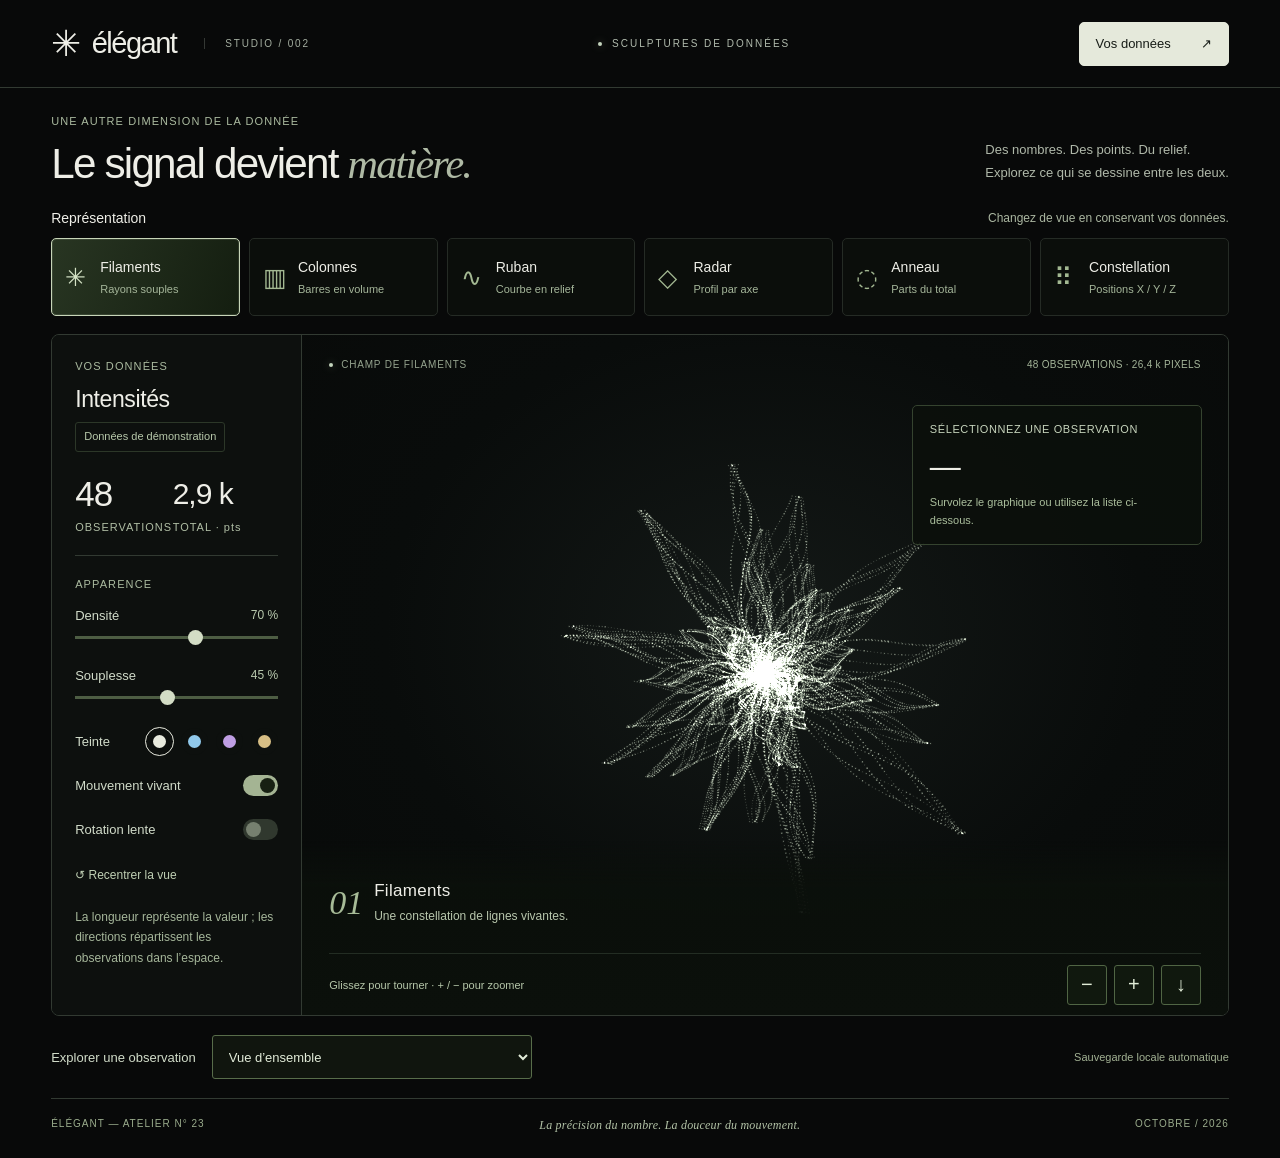
==== commit cfa977dc: "Lisibilité, navigation et panneau de valeur Réimport de la version source 8bc952aba78f5851d72693b0b0" ====
--- a/index.html
+++ b/index.html
@@ -1,11 +1,18 @@
 <!doctype html><html lang="fr"><head><meta charset="utf-8"><meta name="viewport" content="width=device-width,initial-scale=1"><meta name="theme-color" content="#080909"><title>Élégant — Sculptures de données</title><meta name="description" content="Un atelier de visualisation 3D. Transformez vos données en filaments, volumes et constellations de pixels."><style>:root{color-scheme:dark;--bg:#080909;--panel:#0d0f0f;--ink:#eeeee7;--muted:#858a86;--line:#252928;--accent:#e8eade}*{box-sizing:border-box}body{background:var(--bg);color:var(--ink);font:13px 'Helvetica Neue',Arial,sans-serif;margin:0}button,input,select,textarea{font:inherit}button,a,input,select{-webkit-tap-highlight-color:transparent}button{cursor:pointer;color:inherit}button:focus-visible,input:focus-visible,textarea:focus-visible,select:focus-visible,a:focus-visible{outline:2px solid #c2d9e3;outline-offset:4px}header{height:88px;display:flex;align-items:center;justify-content:space-between;border-bottom:1px solid var(--line);padding:0 4%;gap:15px}.brand{display:flex;align-items:center;gap:12px;font-size:29px;font-weight:500;letter-spacing:-1.5px;text-decoration:none;color:var(--ink)}.symbol{font-size:36px;font-weight:400}.edition{margin-left:16px;font-size:8px;letter-spacing:1.8px;color:#747b76;border-left:1px solid #343834;padding-left:20px}.header-middle{font-size:8px;letter-spacing:2px;color:#8f9890;display:flex;align-items:center;gap:10px}i{width:4px;height:4px;display:inline-block;border-radius:100%;background:#c3d4bd;box-shadow:0 0 8px #d9f5c560}.button{border:1px solid #343b37;background:#151a17;padding:12px 16px;border-radius:5px;display:inline-flex;align-items:center;gap:30px;font-size:11px}.button:hover{border-color:#82917f}.bright{background:#e5e9db;color:#171c17;border-color:#e5e9db}.bright:hover{background:#fff;border-color:#fff}main{max-width:1800px;margin:auto;padding:0 4%}.intro{display:flex;justify-content:space-between;align-items:end;padding:35px 0 28px;gap:20px}.eyebrow,.section-label{font-size:8px;font-weight:500;letter-spacing:1.9px;color:#7c8b7c;margin:0 0 14px}h1{font-size:clamp(30px,3.3vw,48px);font-weight:400;letter-spacing:-1.8px;margin:0;line-height:1.1}h1 em{font-family:Georgia,serif;font-weight:400;color:#afbaa5}.intro-note{font-size:10px;line-height:1.8;color:#8b958b;margin:0 0 3px}.atelier{display:grid;grid-template-columns:210px 1fr;border:1px solid var(--line);border-radius:8px;overflow:hidden;background:var(--panel)}.settings{padding:26px 23px;border-right:1px solid var(--line);background:#0d100e}h2{font-weight:400;font-size:20px;margin:0 0 9px;letter-spacing:-.4px}.demo{font-size:8px;display:inline-block;color:#97a48b;border:1px solid #2c3728;padding:5px 6px;border-radius:3px}.stat{display:flex;flex-direction:column;gap:8px;margin-top:29px}.stat>span{font-size:35px;letter-spacing:-1px}.stat small{font-size:7px;letter-spacing:1.6px;color:#798575}.stat.secondary{margin-top:23px}.stat.secondary>span{font-size:23px}.divider{height:1px;background:var(--line);margin:25px 0}.range-label{display:flex;justify-content:space-between;font-size:10px;color:#b3bcb0;margin:20px 0 12px}output{font-size:9px;color:#7f8c78}input[type=range]{appearance:none;width:100%;height:2px;background:#354132;display:block;margin:0;cursor:pointer;accent-color:#d3ddc5}input[type=range]::-webkit-slider-thumb{appearance:none;width:8px;height:8px;border-radius:100%;background:#d3ddc5}.tone-row{display:flex;justify-content:space-between;align-items:center;margin-top:27px;color:#b3bcb0;font-size:10px}.swatches{display:flex;gap:10px}.swatch{background:var(--c);border:0;width:10px;height:10px;border-radius:100%;padding:0}.swatch.active{outline:1px solid var(--c);outline-offset:3px}.toggle-row{display:flex;align-items:center;justify-content:space-between;margin-top:22px;font-size:10px;color:#a7b0a1}.switch{appearance:none;background:#30382e;width:25px;height:14px;border-radius:20px;cursor:pointer;position:relative;margin:0}.switch:after{content:'';position:absolute;width:8px;height:8px;top:3px;left:3px;border-radius:100%;background:#76806f;transition:transform .2s}.switch:checked{background:#a4b493}.switch:checked:after{transform:translateX(11px);background:#172012}.reset-camera{background:none;border:0;color:#85917d;padding:0;font-size:9px;margin-top:24px}.settings-note{color:#677462;font-size:9px;line-height:1.75;margin:22px 0 0}.stage{min-width:0;height:610px;position:relative;overflow:hidden;background:radial-gradient(ellipse at 50% 44%,#141917 0%,#090c0b 58%,#080a09 100%)}canvas{position:absolute;inset:0;width:100%;height:100%;display:block}#scene{touch-action:none;cursor:grab}#scene:active{cursor:grabbing}#overlay{pointer-events:none}.stage-top{position:absolute;top:24px;left:27px;right:27px;display:flex;justify-content:space-between;pointer-events:none;font-size:7px;letter-spacing:1.6px;color:#95a38e}.stage-top>span:first-child{display:flex;align-items:center;gap:8px}.render-badge{color:#55664f}.scene-caption{position:absolute;bottom:72px;left:27px;display:flex;align-items:center;gap:14px;pointer-events:none}.scene-caption>span{font-family:Georgia,serif;font-style:italic;font-size:39px;color:#5b6a53}.scene-caption strong{font-size:13px;font-weight:400;letter-spacing:.3px}.scene-caption p{font-size:9px;margin:6px 0 0;color:#74816c}.selection{position:absolute;right:27px;bottom:72px;text-align:right;pointer-events:none;max-width:36%}.selection p{font-size:8px;letter-spacing:1.5px;color:#98a591;margin:0 0 9px;overflow:hidden;text-overflow:ellipsis;white-space:nowrap}.selection strong{font-size:31px;font-weight:300;letter-spacing:-1px;display:block}.selection>span{display:block;font-size:8px;color:#65765d;margin-top:7px}.scene-bottom{position:absolute;bottom:0;left:27px;right:27px;height:48px;border-top:1px solid #232d23;display:flex;align-items:center;justify-content:space-between;font-size:8px;color:#74826b}.scene-bottom>div{display:flex;gap:7px}.scene-bottom button{border:1px solid #303d2c;width:27px;height:27px;background:#10180e;color:#b5c3aa;border-radius:3px;font-size:15px}.modes{display:grid;grid-template-columns:repeat(6,1fr);gap:8px;margin-top:14px}.modes>button{display:flex;align-items:center;text-align:left;gap:12px;padding:17px 14px;border:1px solid #252b25;background:#0b0e0b;border-radius:5px;position:relative;overflow:hidden}.modes>button:hover{border-color:#607355}.modes>button.active{background:linear-gradient(115deg,#202b1c,#10160e);border-color:#7b906b}.mode-icon{font-size:25px;color:#7b8d6e;font-weight:300;width:25px}.modes .active .mode-icon{color:#d4e2c5}.modes strong{font-size:11px;font-weight:400;display:block}.modes small{font-size:6px;letter-spacing:.8px;display:block;margin-top:6px;color:#6a7e5d}.mode-id{position:absolute;right:7px;top:6px;color:#4a5942;font-size:6px}.data-strip{display:flex;align-items:center;gap:13px;padding:19px 0;font-size:9px;color:#7b8a71}.data-strip select{width:200px;padding:7px;background:#10150e;border:1px solid #303c29;color:#b6c3ab;border-radius:3px;font-size:10px}.data-strip>span{margin-left:auto;font-size:8px;color:#5b6e51}footer{padding:19px 0 25px;border-top:1px solid var(--line);display:flex;justify-content:space-between;color:#58694f;font-size:7px;letter-spacing:1px}footer>span:nth-child(2){font-family:Georgia,serif;font-style:italic;letter-spacing:.2px;color:#839577;font-size:10px}.backdrop{position:fixed;inset:0;background:#0009;backdrop-filter:blur(8px);z-index:10}.drawer{position:fixed;right:0;top:0;bottom:0;overflow:auto;z-index:11;width:min(540px,100%);padding:30px;background:#10150f;border-left:1px solid #35452b;box-shadow:-20px 0 90px #0008}.drawer-top{display:flex;justify-content:space-between;align-items:start}.close{border:1px solid #34462b;width:30px;height:30px;font-size:20px;background:none;border-radius:4px}.drawer h2{font-size:35px;line-height:1.2;letter-spacing:-1.2px}.help{font-size:10px;color:#899a7d;line-height:1.8}.fields{display:flex;gap:12px;margin:20px 0}.fields label{display:flex;flex-direction:column;gap:8px;flex:1;min-width:0;font-size:9px;color:#9aab8c}.fields label:last-child{flex:.45}.fields.xyz label{flex:1}input:not([type=range],[type=checkbox]),select,textarea{background:#0b1109;border:1px solid #35482b;color:#d8e4cd;border-radius:4px;padding:10px;max-width:100%;width:100%}select{font-size:11px}textarea{resize:vertical;height:180px;font:11px/1.8 monospace;margin-top:9px}.tabs{display:flex;gap:22px;border-bottom:1px solid #2b3b22;margin:23px 0 20px}.tabs button{border:0;background:none;color:#778e69;font-size:11px;padding:10px 0}.tabs button.active{border-bottom:1px solid #d1e1c3;color:#dbe6d3}.input-label{font-size:8px;letter-spacing:1.5px;color:#8fa47e}.file-button{border:1px dashed #435f35;padding:12px;display:block;text-align:center;cursor:pointer;font-size:10px;border-radius:4px;margin:14px 0}.mapping{margin:24px 0;padding-top:20px;border-top:1px solid #304126}.mapping .fields{margin:14px 0}.apply{width:100%;justify-content:space-between;margin:8px 0 10px}.text-button{background:none;border:0;color:#99b087;font-size:10px;padding:10px 0}.error{font-size:11px;line-height:1.7;color:#e4ad93}.table-scroll{max-height:270px;overflow:auto}table{width:100%;border-collapse:collapse}th{text-align:left;font-size:8px;color:#8a9c7d;padding:8px 4px}td{padding:4px}td input{padding:7px!important}td button{border:0;background:none;color:#97aa88;font-size:18px}#toast{position:fixed;bottom:24px;left:50%;transform:translateX(-50%);background:#d8e4cc;color:#1a2713;padding:13px 20px;border-radius:4px;font-size:11px;z-index:20;opacity:0;pointer-events:none;transition:opacity .2s}.scene-error{position:absolute;top:45%;left:12%;right:12%;padding:20px;background:#192213;color:#d8e8cc;font-size:12px;line-height:1.8}.sr-only{position:absolute;width:1px;height:1px;clip-path:inset(50%);overflow:hidden}[hidden]{display:none!important}
 @media(min-width:1600px){.stage{height:690px}.settings{padding:30px}.atelier{grid-template-columns:235px 1fr}}@media(max-width:1100px){.modes{grid-template-columns:repeat(3,1fr)}.stage{height:610px}.atelier{grid-template-columns:190px 1fr}.settings{padding:24px 18px}.modes>button{padding:13px 17px}}@media(max-width:700px){header{height:70px;padding:0 5%}.brand{font-size:24px}.symbol{font-size:28px}.edition,.header-middle{display:none}main{padding:0 4%}.intro{padding:27px 0 23px}.intro-note{display:none}h1{font-size:32px;letter-spacing:-1.2px}.atelier{display:flex;flex-direction:column-reverse}.stage{height:470px}.settings{border-right:0;border-top:1px solid var(--line);display:grid;grid-template-columns:1fr 1fr;gap:13px 22px;padding:20px}.settings>.section-label,.settings>h2,.settings>.demo,.settings>.stat,.divider,.settings-note{display:none}.range-label{margin:0;grid-column:1}.settings #density{grid-column:1;grid-row:2}.settings label[for=flex]{grid-column:2;grid-row:1}.settings #flex{grid-column:2;grid-row:2}.tone-row{grid-column:1;margin:8px 0}.toggle-row{margin:8px 0}.reset-camera{margin:8px 0;text-align:left}.stage-top{left:18px;right:18px;top:20px;font-size:6px}.scene-caption{left:18px;bottom:68px}.scene-caption>span{font-size:29px}.scene-caption strong{font-size:12px}.scene-caption p{font-size:8px;max-width:130px;line-height:1.6}.selection{right:18px;bottom:68px;max-width:38%}.selection strong{font-size:25px}.selection p{font-size:7px}.selection>span{font-size:7px;line-height:1.5}.scene-bottom{left:18px;right:18px;font-size:7px}.modes{gap:6px}.modes>button{padding:13px 10px;gap:8px}.modes strong{font-size:10px}.modes small{font-size:5px;letter-spacing:.4px}.mode-icon{font-size:23px;width:22px}.data-strip{flex-wrap:wrap;gap:9px}.data-strip>span{width:100%;margin-left:0}.data-strip select{flex:1;width:120px}footer>span:last-child{display:none}footer>span:nth-child(2){font-size:8px;max-width:45%;text-align:right}.drawer{padding:25px}.render-badge{font-size:6px}}@media(prefers-reduced-motion:reduce){*{transition:none!important}}
+/* Lisibilité et hiérarchie des commandes. */
+:root{--muted:#abb3a7;--line:#323a32}body{font-size:14px}.edition{font-size:10px;color:#a4aea0}.header-middle{font-size:10px;color:#b2bcae}.button{font-size:13px;min-height:44px}.intro{padding:27px 0 23px}.eyebrow,.section-label{font-size:11px;letter-spacing:1.1px;color:#abbba0}.intro-note{font-size:13px;color:#b0b9aa}.view-heading{display:flex;align-items:center;justify-content:space-between;gap:20px;margin:0 0 12px}.view-heading>span{font-size:14px;font-weight:500}.view-heading p{font-size:12px;color:#abb7a1;margin:0}.modes{margin:0 0 18px;gap:9px}.modes>button{padding:17px 13px;min-height:78px;gap:10px}.modes strong{font-size:14px;font-weight:500}.modes small{font-size:11px;letter-spacing:0;color:#a5b69a;line-height:1.35;margin-top:7px}.mode-id{display:none}.mode-icon{color:#a3b892}.modes>button.active{border-color:#c7d5b8;background:linear-gradient(110deg,#283522,#141e10);box-shadow:inset 0 0 0 1px #c7d5b822}.atelier{grid-template-columns:250px 1fr}.settings{padding:25px 23px}.settings h2{font-size:23px;overflow-wrap:anywhere}.demo{font-size:11px;line-height:1.4;color:#b8c9ab;padding:6px 8px}.stat{margin-top:23px;gap:7px}.stat small{font-size:11px;letter-spacing:1px;color:#b0bea5}.stat.secondary{margin-top:19px}.stat.secondary>span{font-size:26px}.divider{margin:22px 0}.range-label,.tone-row,.toggle-row{font-size:13px;color:#d1dbc9}.range-label{margin:18px 0 3px}output{font-size:12px;color:#b9caae}input[type=range]{height:24px;background:linear-gradient(#4d5d43,#4d5d43) center / 100% 3px no-repeat}input[type=range]::-webkit-slider-thumb{width:15px;height:15px}input[type=range]::-moz-range-thumb{width:15px;height:15px;background:#d3ddc5;border:0;border-radius:50%}.tone-row{margin-top:18px}.swatches{gap:8px}.swatch{width:27px;height:27px;border:7px solid #0d100e;outline:1px solid transparent;outline-offset:0}.swatch.active{outline:1px solid var(--c);outline-offset:0}.toggle-row{margin-top:18px;min-height:26px;gap:12px}.switch{width:35px;height:21px;flex-shrink:0}.switch:after{width:15px;height:15px}.switch:checked:after{transform:translateX(14px)}.reset-camera{font-size:12px;color:#c0d0b4;min-height:38px;margin-top:13px}.settings-note{font-size:12px;color:#a5b69a;line-height:1.7;margin:13px 0 0}.stage{height:100%;min-height:720px}.stage-top{font-size:10px;letter-spacing:.8px;z-index:1}.render-badge{color:#a5b69a;letter-spacing:.3px}.stage:after{content:'';position:absolute;left:0;right:0;bottom:0;height:174px;background:linear-gradient(transparent,#0b100be8 25%,#0b100b);pointer-events:none}.scene-caption,.selection,.scene-bottom{z-index:1}.scene-caption{bottom:90px;gap:11px;max-width:43%}.scene-caption strong{font-size:17px;font-weight:500}.scene-caption>span{color:#a7bb97;font-size:34px}.scene-caption p{font-size:12px;color:#b8c7ad;line-height:1.5}.selection{bottom:86px;max-width:46%;padding-left:20px}.selection p{font-size:11px;letter-spacing:.6px;color:#c7d5bd;white-space:normal;line-height:1.6;overflow-wrap:anywhere}.selection strong{font-size:34px;line-height:1.2;overflow-wrap:anywhere}.selection>span{font-size:11px;color:#abbf9d;line-height:1.6;max-width:250px;margin-left:auto}.scene-bottom{height:62px;font-size:11px;gap:14px;color:#b6c7aa}.scene-bottom button{height:40px;width:40px;font-size:20px;color:#e1ecd7;border-color:#506544}.data-strip{font-size:13px;gap:16px;padding:19px 0}.data-strip label{color:#d2ddca}.data-strip select{font-size:13px;width:320px;padding:12px;min-height:44px;border-color:#586d4a;color:#e2ecd9}.data-strip>span{font-size:11px;color:#a2b193}footer{font-size:10px;color:#9bad8d}footer>span:nth-child(2){font-size:12px;color:#b3c3a7}.drawer{width:min(600px,100%)}.drawer .help{font-size:13px;color:#b2c3a4;line-height:1.65}.fields label{font-size:12px;color:#ccd9c1}.fields input,.drawer select{font-size:14px;min-height:44px}.tabs button{font-size:13px;min-height:44px;color:#a8bc97}.input-label{font-size:11px;color:#bdd1ab;letter-spacing:1px}.drawer textarea{font-size:13px;line-height:1.75;min-height:190px}.file-button,.text-button{font-size:13px;min-height:44px;color:#c3d7b1}.file-button{padding:14px;border-color:#617b4f}.close{width:40px;height:40px}.error{font-size:13px;color:#f0b69d}th{font-size:11px;color:#c1d3b0}.table-scroll input{font-size:13px;min-height:40px}td button{width:32px;height:36px}.help code{overflow-wrap:anywhere}#toast{font-size:13px;max-width:90vw;line-height:1.5}
+@media(min-width:1600px){.atelier{grid-template-columns:265px 1fr}.stage{height:100%;min-height:750px}.settings{padding:28px}}
+@media(max-width:1150px){.modes{grid-template-columns:repeat(3,1fr)}.modes>button{padding:14px 18px;min-height:70px}.atelier{grid-template-columns:240px 1fr}.stage-top{flex-wrap:wrap;gap:9px}.stage{min-height:735px}.scene-caption{left:22px;max-width:45%}.selection{right:22px;padding-left:10px;max-width:48%}.scene-caption p{font-size:11px}.selection p{font-size:10px}.scene-bottom{left:22px;right:22px;font-size:10px}}
+@media(max-width:700px){header{height:74px}.intro{padding:25px 0 22px}.eyebrow{font-size:10px;letter-spacing:1px}.view-heading{align-items:flex-start;flex-direction:column;gap:6px}.view-heading p{font-size:12px;line-height:1.5}.modes{gap:7px;margin-bottom:14px}.modes>button{padding:13px 10px;min-height:76px;gap:7px;align-items:flex-start}.modes strong{font-size:12px}.modes small{font-size:10px;line-height:1.4;margin-top:5px}.mode-icon{font-size:21px;width:19px;flex-shrink:0}.atelier{display:flex}.stage{height:500px;min-height:500px}.stage-top{top:18px;left:17px;right:17px;font-size:9px;gap:8px}.render-badge{font-size:9px}.stage:after{height:170px}.scene-caption{bottom:101px;left:17px;max-width:44%;gap:7px}.scene-caption>span{display:none}.scene-caption strong{font-size:15px}.scene-caption p{font-size:11px;max-width:none}.selection{right:17px;bottom:95px;max-width:49%;padding-left:8px}.selection p{font-size:10px;letter-spacing:0;line-height:1.5}.selection strong{font-size:25px}.selection>span{font-size:10px;line-height:1.5}.scene-bottom{height:70px;left:17px;right:17px;font-size:10px;line-height:1.6;gap:12px}.scene-bottom>span{max-width:150px}.scene-bottom>div{gap:6px;flex-shrink:0}.scene-bottom button{width:38px;height:40px}.settings{padding:20px;gap:12px 22px}.range-label{font-size:13px;margin:0}.settings #density,.settings #flex{height:24px}.tone-row,.toggle-row{font-size:12px;margin:6px 0;min-height:30px}.swatches{gap:3px}.swatch{width:25px;height:25px;border-width:6px}.reset-camera{margin:0;min-height:34px;font-size:12px}.data-strip{display:grid;grid-template-columns:1fr;gap:9px;padding:19px 0}.data-strip label{font-size:13px}.data-strip select{width:100%;font-size:14px}.data-strip>span{font-size:11px}footer{gap:15px;font-size:9px;line-height:1.6}footer>span:nth-child(2){font-size:11px}.drawer{padding:23px}.drawer h2{font-size:31px}.fields{gap:10px}.fields.xyz{flex-wrap:wrap}.fields.xyz label{min-width:80px}.tabs{gap:22px}.tabs button{font-size:12px}.drawer .help{font-size:12px}}
+@media(max-width:370px){.modes{grid-template-columns:repeat(2,1fr)}.modes strong{font-size:13px}.modes small{font-size:11px}.settings{gap:12px 14px;padding:17px}.tone-row{gap:7px}.scene-bottom>span{max-width:120px}.scene-bottom button{width:34px}.selection strong{font-size:22px}}
+@media(min-width:701px){.settings .stat{display:inline-flex;width:48%;vertical-align:top;margin-top:22px}.settings .stat.secondary>span{font-size:30px;line-height:40px}.settings .stat>span{line-height:40px}.stage{min-height:680px}.selection{top:70px;bottom:auto;right:26px;max-width:290px;width:36%;padding:15px 17px;border:1px solid #35432f;border-radius:5px;background:#0b100be8;text-align:left}.selection>span{margin-left:0}.selection strong{font-size:31px}.selection p{margin-bottom:9px}.selection>span{margin-top:9px}}
 </style></head><body>
 <header><a class="brand" href="#"><span class="symbol">✳</span> élégant<span class="edition">STUDIO / 002</span></a><span class="header-middle"><i></i> SCULPTURES DE DONNÉES</span><button class="button bright" id="openData">Vos données <span>↗</span></button></header>
 <main><div class="intro"><div><p class="eyebrow">UNE AUTRE DIMENSION DE LA DONNÉE</p><h1>Le signal devient <em>matière.</em></h1></div><p class="intro-note">Des nombres. Des points. Du relief.<br>Explorez ce qui se dessine entre les deux.</p></div>
-<section class="atelier" aria-label="Atelier de visualisation"><aside class="settings"><div class="section-label">01 / COMPOSITION</div><h2 id="dataTitle">Intensités</h2><span class="demo" id="demoBadge">Données de démonstration</span><div class="stat"><span id="count">48</span><small>OBSERVATIONS</small></div><div class="stat secondary"><span id="sum">—</span><small id="totalUnit">TOTAL · pts</small></div><div class="divider"></div><div class="section-label">02 / MATIÈRE</div><label class="range-label" for="density">Densité <output id="densityValue">70 %</output></label><input id="density" type="range" min="25" max="100" value="70"><label class="range-label" for="flex">Souplesse <output id="flexValue">45 %</output></label><input id="flex" type="range" min="0" max="100" value="45"><div class="tone-row"><span>Teinte</span><div class="swatches"><button data-color="ivory" class="swatch active" style="--c:#e9ebdf" aria-label="Ivoire" aria-pressed="true"></button><button data-color="ice" class="swatch" style="--c:#91c9eb" aria-label="Glacier" aria-pressed="false"></button><button data-color="lilac" class="swatch" style="--c:#bf9ee3" aria-label="Améthyste" aria-pressed="false"></button><button data-color="gold" class="swatch" style="--c:#d7be85" aria-label="Champagne" aria-pressed="false"></button></div></div><div class="toggle-row"><label for="motion">Mouvement vivant</label><input type="checkbox" id="motion" class="switch" checked></div><div class="toggle-row"><label for="orbit">Rotation lente</label><input type="checkbox" id="orbit" class="switch"></div><button class="reset-camera" id="resetCamera">↺ Recentrer la vue</button><p class="settings-note" id="meaning">La longueur de chaque filament représente sa valeur. La direction répartit les observations dans l’espace.</p></aside>
-<div class="stage" id="stage"><canvas id="scene" aria-label="Sculpture de données 3D interactive"></canvas><canvas id="overlay" aria-hidden="true"></canvas><div class="stage-top"><span><i></i> <span id="modeTitle">CHAMP DE FILAMENTS</span></span><span class="render-badge" id="rendererLabel">3D · PIXEL FIELD</span></div><div class="scene-caption"><span id="modeNum">01</span><div><strong id="modeName">Filaments</strong><p id="modeDesc">Une constellation de lignes vivantes.</p></div></div><div class="selection" id="selection"><p id="selectedLabel">SURVOLEZ LA MATIÈRE</p><strong id="selectedValue">—</strong><span id="selectedExtra">Une valeur, une trajectoire.</span></div><div class="scene-bottom"><span id="gestureHint">Glisser pour tourner · Molette pour zoomer</span><div><button id="zoomOut" aria-label="Dézoomer">−</button><button id="zoomIn" aria-label="Zoomer">+</button><button id="exportPng" aria-label="Exporter en PNG" title="Exporter en PNG">↓</button></div></div><div id="sceneError" class="scene-error" hidden></div></div></section>
-<nav class="modes" aria-label="Représentation du graphique"><button data-mode="filaments" class="active"><span class="mode-icon">✳</span><span><strong>Filaments</strong><small>RADIAL · ORGANIQUE</small></span><span class="mode-id">01</span></button><button data-mode="columns"><span class="mode-icon">▥</span><span><strong>Colonnes</strong><small>VOLUMES · ISOMÉTRIE</small></span><span class="mode-id">02</span></button><button data-mode="ribbon"><span class="mode-icon">∿</span><span><strong>Ruban</strong><small>COURBE · RELIEF</small></span><span class="mode-id">03</span></button><button data-mode="radar"><span class="mode-icon">◇</span><span><strong>Radar</strong><small>PROFIL · RAYONS</small></span><span class="mode-id">04</span></button><button data-mode="ring"><span class="mode-icon">◌</span><span><strong>Anneau</strong><small>PARTS · RÉPARTITION</small></span><span class="mode-id">05</span></button><button data-mode="scatter"><span class="mode-icon">⠿</span><span><strong>Constellation</strong><small>NUAGE · X / Y / Z</small></span><span class="mode-id">06</span></button></nav><div class="data-strip"><label for="inspect">Explorer une observation</label><select id="inspect"><option value="-1">Vue d’ensemble</option></select><span id="status">Sauvegarde locale automatique</span></div><footer><span>ÉLÉGANT — ATELIER N° 23</span><span>La précision du nombre. La douceur du mouvement.</span><span>OCTOBRE / 2026</span></footer></main>
+<div class="view-heading"><span>Représentation</span><p>Changez de vue en conservant vos données.</p></div><nav class="modes" aria-label="Représentation du graphique"><button data-mode="filaments" class="active"><span class="mode-icon">✳</span><span><strong>Filaments</strong><small>Rayons souples</small></span><span class="mode-id">01</span></button><button data-mode="columns"><span class="mode-icon">▥</span><span><strong>Colonnes</strong><small>Barres en volume</small></span><span class="mode-id">02</span></button><button data-mode="ribbon"><span class="mode-icon">∿</span><span><strong>Ruban</strong><small>Courbe en relief</small></span><span class="mode-id">03</span></button><button data-mode="radar"><span class="mode-icon">◇</span><span><strong>Radar</strong><small>Profil par axe</small></span><span class="mode-id">04</span></button><button data-mode="ring"><span class="mode-icon">◌</span><span><strong>Anneau</strong><small>Parts du total</small></span><span class="mode-id">05</span></button><button data-mode="scatter"><span class="mode-icon">⠿</span><span><strong>Constellation</strong><small>Positions X / Y / Z</small></span><span class="mode-id">06</span></button></nav><section class="atelier" aria-label="Atelier de visualisation"><aside class="settings"><div class="section-label">VOS DONNÉES</div><h2 id="dataTitle">Intensités</h2><span class="demo" id="demoBadge">Données de démonstration</span><div class="stat"><span id="count">48</span><small>OBSERVATIONS</small></div><div class="stat secondary"><span id="sum">—</span><small id="totalUnit">TOTAL · pts</small></div><div class="divider"></div><div class="section-label">APPARENCE</div><label class="range-label" for="density">Densité <output id="densityValue">70 %</output></label><input id="density" type="range" min="25" max="100" value="70"><label class="range-label" for="flex">Souplesse <output id="flexValue">45 %</output></label><input id="flex" type="range" min="0" max="100" value="45"><div class="tone-row"><span>Teinte</span><div class="swatches"><button data-color="ivory" class="swatch active" style="--c:#e9ebdf" aria-label="Ivoire" aria-pressed="true"></button><button data-color="ice" class="swatch" style="--c:#91c9eb" aria-label="Glacier" aria-pressed="false"></button><button data-color="lilac" class="swatch" style="--c:#bf9ee3" aria-label="Améthyste" aria-pressed="false"></button><button data-color="gold" class="swatch" style="--c:#d7be85" aria-label="Champagne" aria-pressed="false"></button></div></div><div class="toggle-row"><label for="motion">Mouvement vivant</label><input type="checkbox" id="motion" class="switch" checked></div><div class="toggle-row"><label for="orbit">Rotation lente</label><input type="checkbox" id="orbit" class="switch"></div><button class="reset-camera" id="resetCamera">↺ Recentrer la vue</button><p class="settings-note" id="meaning">La longueur de chaque filament représente sa valeur. La direction répartit les observations dans l’espace.</p></aside>
+<div class="stage" id="stage"><canvas id="scene" aria-label="Sculpture de données 3D interactive"></canvas><canvas id="overlay" aria-hidden="true"></canvas><div class="stage-top"><span><i></i> <span id="modeTitle">CHAMP DE FILAMENTS</span></span><span class="render-badge" id="rendererLabel">3D · PIXEL FIELD</span></div><div class="scene-caption"><span id="modeNum">01</span><div><strong id="modeName">Filaments</strong><p id="modeDesc">Une constellation de lignes vivantes.</p></div></div><div class="selection" id="selection" aria-live="polite" aria-atomic="true"><p id="selectedLabel">SÉLECTIONNEZ UNE OBSERVATION</p><strong id="selectedValue">—</strong><span id="selectedExtra">Survolez le graphique ou utilisez la liste ci-dessous.</span></div><div class="scene-bottom"><span id="gestureHint">Glissez pour tourner · + / − pour zoomer</span><div><button id="zoomOut" aria-label="Dézoomer">−</button><button id="zoomIn" aria-label="Zoomer">+</button><button id="exportPng" aria-label="Exporter en PNG" title="Exporter en PNG">↓</button></div></div><div id="sceneError" class="scene-error" hidden></div></div></section>
+<div class="data-strip"><label for="inspect">Explorer une observation</label><select id="inspect"><option value="-1">Vue d’ensemble</option></select><span id="status">Sauvegarde locale automatique</span></div><footer><span>ÉLÉGANT — ATELIER N° 23</span><span>La précision du nombre. La douceur du mouvement.</span><span>OCTOBRE / 2026</span></footer></main>
 <div id="backdrop" class="backdrop" hidden></div><aside id="drawer" class="drawer" role="dialog" aria-modal="true" aria-labelledby="drawerTitle" hidden><div class="drawer-top"><p class="eyebrow">LA MATIÈRE PREMIÈRE</p><button id="closeData" class="close" aria-label="Fermer">×</button></div><h2 id="drawerTitle">Vos données.<br>Votre perspective.</h2><p class="help">Collez un tableau Excel, CSV ou JSON. Associez les colonnes, puis changez librement de représentation.</p><div class="fields"><label>Titre<input id="titleInput" maxlength="80"></label><label>Unité<input id="unitInput" maxlength="12"></label></div><div class="tabs"><button data-tab="raw" class="active">Coller / fichier</button><button data-tab="table">Tableau</button><button data-tab="api">API</button></div><div id="rawPanel"><label class="input-label" for="rawInput">DONNÉES BRUTES</label><textarea id="rawInput" spellcheck="false" placeholder="Libellé;Valeur&#10;Créativité;85&#10;Précision;72"></textarea><p class="help">CSV avec « ; », virgule ou tabulation. JSON : tableau d’objets, ou <code>{"data":[…]}</code>. Décimales françaises acceptées avec « ; ».</p><label class="file-button">↥ Importer un CSV, TSV ou JSON<input type="file" id="fileInput" accept=".csv,.tsv,.json,.txt" hidden></label><button class="button" id="readRaw">Lire les colonnes ↗</button></div><div id="tablePanel" hidden><p class="help">Saisie simple libellé / valeur. Pour plusieurs colonnes, utilisez l’import brut.</p><div class="table-scroll"><table><thead><tr><th>LIBELLÉ</th><th>VALEUR</th><th></th></tr></thead><tbody id="rows"></tbody></table></div><button class="text-button" id="addRow">+ Ajouter une ligne</button></div><div id="apiPanel" hidden><label class="input-label" for="apiUrl">URL JSON PUBLIQUE</label><input type="url" id="apiUrl" placeholder="https://exemple.fr/donnees.json"><p class="help">API HTTPS sans authentification, autorisant CORS. Tableau d’objets directement ou dans <code>data</code>. Ne collez pas de clé secrète. L’adresse n’est pas conservée.</p><button class="button" id="fetchApi">Charger l’API ↗</button></div><div id="mapping" class="mapping" hidden><div class="section-label">ASSOCIER LES COLONNES</div><p class="help" id="parsedInfo"></p><div class="fields"><label>Libellé<select id="labelCol"></select></label><label>Valeur / intensité<select id="valueCol"></select></label></div><div class="fields xyz"><label>X · constellation<select id="xCol"></select></label><label>Y<select id="yCol"></select></label><label>Z<select id="zCol"></select></label></div><p class="help">X/Y/Z facultatifs : si absents, la constellation dispose les observations selon leur ordre et leur valeur. Les positions décoratives ne représentent pas de mesures supplémentaires.</p></div><p id="dataError" class="error" role="alert"></p><button id="applyData" class="button bright apply">Sculpter les données <span>↗</span></button><button id="loadDemo" class="text-button">Restaurer les données de démonstration</button><p class="help">1 à 200 observations. Valeur positive ou nulle. Les coordonnées X/Y/Z peuvent être négatives. Tout reste dans ce navigateur, sauf l’appel API que vous lancez.</p></aside><div id="toast" role="status"></div><script>'use strict';
 const $=s=>document.querySelector(s),$$=s=>[...document.querySelectorAll(s)],TAU=Math.PI*2;
 const modes={filaments:['01','Filaments','CHAMP DE FILAMENTS','Une constellation de lignes vivantes.','La longueur représente la valeur ; les directions répartissent les observations dans l’espace.'],columns:['02','Colonnes','ARCHITECTURE DU SIGNAL','Des nombres qui prennent de la hauteur.','La hauteur représente la valeur. La grille dispose les observations dans leur ordre d’import.'],ribbon:['03','Ruban','TOPOGRAPHIE DES VALEURS','Un paysage dessiné par vos données.','La hauteur suit la valeur et l’ordre suit les lignes. La profondeur du ruban est décorative.'],radar:['04','Radar','ANATOMIE D’UN PROFIL','Chaque axe révèle une intensité.','Chaque rayon représente une observation, sur une échelle commune de zéro au maximum.'],ring:['05','Anneau','ÉQUILIBRE DES PARTS','Chaque fragment trouve sa place.','L’angle de chaque secteur représente sa part du total. L’épaisseur est décorative.'],scatter:['06','Constellation','CARTOGRAPHIE DU SIGNAL','Les données rencontrent l’espace.','Les coordonnées X/Y/Z associées représentent trois mesures. Sans coordonnées, la disposition est illustrative.']};
@@ -38,16 +45,16 @@
 if(state.mode==='radar'){for(let circle=1;circle<=4;circle++){let radius=circle*.65;for(let j=0;j<360;j++){let a=j/360*TAU;point(Math.cos(a)*radius,Math.sin(a)*radius,0,.13)}}state.data.forEach((d,i)=>{let a=i/n*TAU+Math.PI/2,r=d.value/max*2.6,anchor=[Math.cos(a)*r,Math.sin(a)*r,0];anchors.push(anchor);baseAnchors.push([0,0,0]);line([0,0,0],[Math.cos(a)*2.6,Math.sin(a)*2.6,0],80,.12);const thick=Math.max(3,Math.round(detail*13));for(let s=0;s<thick;s++)for(let j=0;j<=100;j++){let t=j/100,offset=(s/thick-.5)*.05,bend=Math.sin(t*4+i)*.035*state.flex/100;point(Math.cos(a)*r*t+Math.sin(a)*offset,Math.sin(a)*r*t-Math.cos(a)*offset,bend,.3+rand()*.6,t,i)}point(...anchor,1,0,i)});for(let i=0;i<n;i++){line(anchors[i],anchors[(i+1)%n],Math.max(8,Math.round(120/n)),.7,i)}}
 if(state.mode==='ring'){let sum=state.data.reduce((s,d)=>s+d.value,0),start=0;state.data.forEach((d,i)=>{let span=sum?d.value/sum*TAU:0,mid=start+span/2;anchors.push([Math.cos(mid)*2.05,.3,Math.sin(mid)*2.05]);baseAnchors.push([0,0,0]);let count=Math.round(span*600*detail);for(let j=0;j<count;j++){let a=start+rand()*span,r=1.35+rand()*.95;point(Math.cos(a)*r,(rand()-.5)*.55,Math.sin(a)*r,.23+rand()*.62,0,i)}if(span>0){line([Math.cos(start)*1.35,.28,Math.sin(start)*1.35],[Math.cos(start)*2.3,.28,Math.sin(start)*2.3],40,.8,i)}start+=span})}
 if(state.mode==='scatter'){floorGrid(3,-1.5);let ranges={};for(let k of ['x','y','z']){let vals=state.data.map(d=>d[k]??0);ranges[k]=[Math.min(...vals),Math.max(...vals)]}state.data.forEach((d,i)=>{let p;if(state.coords)p=['x','y','z'].map(k=>{let [lo,hi]=ranges[k];return hi===lo?0:((d[k]-lo)/(hi-lo)-.5)*4.4});else{let a=i*2.399963,r=1.5*Math.sqrt((i+.5)/n);p=[Math.cos(a)*r,d.value/max*3-1.5,Math.sin(a)*r]}anchors.push(p);baseAnchors.push([p[0],-1.5,p[2]]);for(let j=0;j<Math.round(90*detail);j++){let a=rand()*TAU,b=Math.acos(rand()*2-1),r=Math.cbrt(rand())*.065;point(p[0]+Math.cos(a)*Math.sin(b)*r,p[1]+Math.cos(b)*r,p[2]+Math.sin(a)*Math.sin(b)*r,.45+rand()*.5,.2,i)}point(...p,1,0,i)})}
-if(renderer){gl.bindBuffer(gl.ARRAY_BUFFER,renderer.buffer);gl.bufferData(gl.ARRAY_BUFFER,new Float32Array(vertices),gl.STATIC_DRAW)}anim=state.motion?0:1;$('#rendererLabel').textContent=(renderer?'WEBGL':'CANVAS')+' · '+compact(vertices.length/7)+' PIXELS';requestDraw()}
+if(renderer){gl.bindBuffer(gl.ARRAY_BUFFER,renderer.buffer);gl.bufferData(gl.ARRAY_BUFFER,new Float32Array(vertices),gl.STATIC_DRAW)}anim=state.motion?0:1;$('#rendererLabel').textContent=state.data.length+' OBSERVATIONS · '+compact(vertices.length/7)+' PIXELS';requestDraw()}
 function scale(){return .29*state.zoom}function project(p){let cy=Math.cos(yaw),sy=Math.sin(yaw),cp=Math.cos(pitch),sp=Math.sin(pitch),x=p[0]*cy+p[2]*sy,z=-p[0]*sy+p[2]*cy,y=p[1]*cp-z*sp,depth=p[1]*sp+z*cp;return [width/2+x*scale()*height/2,height/2-y*scale()*height/2,depth]}
 function requestDraw(){if(!frame&&!document.hidden)frame=requestAnimationFrame(render)}
 function render(time){frame=0;let dt=Math.min(time-lastTime||16,40)/1000;lastTime=time;if(state.motion)liveTime+=dt;if(state.orbit&&!drag)yaw+=dt*.065;anim=Math.min(1,anim+dt*1.6);let ease=1-Math.pow(1-anim,3),color=colors[state.color]||colors.ivory;
 if(renderer){gl.viewport(0,0,canvas.width,canvas.height);gl.clearColor(0,0,0,0);gl.clear(gl.COLOR_BUFFER_BIT);gl.useProgram(renderer.program);let u=renderer.uniforms;for(let [k,v] of Object.entries({Yaw:yaw,Pitch:pitch,Scale:scale(),Aspect:width/height,Time:liveTime,Flex:state.flex/100,Motion:state.motion?1:0,Dpr:dpr,Selected:selected,Anim:ease}))gl.uniform1f(u[k],v);gl.uniform3fv(u.Color,color);gl.drawArrays(gl.POINTS,0,vertices.length/7)}else{fallback.clearRect(0,0,width,height);for(let i=0;i<vertices.length;i+=7){let p=vertices.slice(i,i+3).map(v=>v*ease),phase=vertices[i+4],bend=vertices[i+5]*state.flex/100*.07*(state.motion?1:0);p[0]+=Math.sin(liveTime*.7+phase+p[1]*1.4)*bend;p[2]+=Math.cos(liveTime*.55+phase+p[0])*bend;let q=project(p),g=vertices[i+6],dim=selected>=0&&g>=0&&g!==selected?.18:1,a=vertices[i+3]*dim*Math.max(.25,Math.min(1,.7+q[2]*.12));fallback.fillStyle=`rgba(${color.map(v=>Math.round(v*255)).join(',')},${a})`;fallback.fillRect(q[0],q[1],selected===g?1.8:1.1,selected===g?1.8:1.1)}}
-oc.clearRect(0,0,width,height);screenAnchors=anchors.map(project);drawGuides();if(selected>=0&&anchors[selected]){let p=screenAnchors[selected];oc.strokeStyle='rgba(229,241,214,.55)';oc.lineWidth=.7;oc.beginPath();oc.arc(p[0],p[1],5,0,TAU);oc.stroke();oc.beginPath();oc.moveTo(p[0]+7,p[1]);oc.lineTo(p[0]+27,p[1]-14);oc.lineTo(p[0]+50,p[1]-14);oc.stroke();oc.fillStyle='#ddebd0';oc.font='10px Arial';oc.textAlign='left';let label=state.data[selected].label;oc.fillText(label.length>22?label.slice(0,21)+'…':label,Math.min(width-140,p[0]+32),Math.max(60,p[1]-22))}if(anim<1||state.motion||state.orbit)requestDraw()}
-function drawGuides(){oc.font='8px Arial';oc.fillStyle='#65795a';oc.textAlign='center';if(state.mode==='columns'||state.mode==='ribbon'){let every=Math.max(1,Math.ceil(state.data.length/(width<500?5:10)));baseAnchors.forEach((p,i)=>{if(i%every)return;let q=project(p);let t=state.data[i].label;oc.fillText(t.length>8?t.slice(0,7)+'…':t,q[0],q[1]+17)})}if(state.mode==='radar'){let every=Math.max(1,Math.ceil(state.data.length/12));state.data.forEach((d,i)=>{if(i%every)return;let a=i/state.data.length*TAU+Math.PI/2,q=project([Math.cos(a)*2.85,Math.sin(a)*2.85,0]);oc.fillText(d.label.length>12?d.label.slice(0,11)+'…':d.label,q[0],q[1])})}if(state.mode==='scatter'){let axes=[[[2.8,-1.5,0],'X'],[[0,2.5,0],'Y'],[[0,-1.5,2.8],'Z']];for(let [p,k]of axes){let q=project(p);oc.fillText(k,q[0],q[1])}}if(!state.data.some(d=>d.value>0)&&state.mode!=='scatter'){oc.fillStyle='#a7b69b';oc.font='12px Arial';oc.fillText('Toutes les valeurs sont à zéro.',width/2,height/2+30)}}
+oc.clearRect(0,0,width,height);screenAnchors=anchors.map(project);drawGuides();if(selected>=0&&anchors[selected]){let p=screenAnchors[selected];oc.strokeStyle='rgba(229,241,214,.55)';oc.lineWidth=.7;oc.beginPath();oc.arc(p[0],p[1],5,0,TAU);oc.stroke();oc.beginPath();oc.moveTo(p[0]+7,p[1]);oc.lineTo(p[0]+27,p[1]-14);oc.lineTo(p[0]+50,p[1]-14);oc.stroke();oc.fillStyle='#ddebd0';oc.font='12px Arial';oc.textAlign='left';let label=state.data[selected].label;oc.fillText(label.length>22?label.slice(0,21)+'…':label,Math.min(width-170,p[0]+32),Math.max(60,p[1]-22))}if(anim<1||state.motion||state.orbit)requestDraw()}
+function drawGuides(){oc.font='11px Arial';oc.fillStyle='#b7c5ad';oc.textAlign='center';if(state.mode==='columns'||state.mode==='ribbon'){let every=Math.max(1,Math.ceil(state.data.length/(width<500?5:10)));baseAnchors.forEach((p,i)=>{if(i%every)return;let q=project(p);let t=state.data[i].label;oc.fillText(t.length>8?t.slice(0,7)+'…':t,q[0],q[1]+17)})}if(state.mode==='radar'){let every=Math.max(1,Math.ceil(state.data.length/12));state.data.forEach((d,i)=>{if(i%every)return;let a=i/state.data.length*TAU+Math.PI/2,q=project([Math.cos(a)*2.85,Math.sin(a)*2.85,0]);oc.fillText(d.label.length>12?d.label.slice(0,11)+'…':d.label,q[0],q[1])})}if(state.mode==='scatter'){let axes=[[[2.8,-1.5,0],'X'],[[0,2.5,0],'Y'],[[0,-1.5,2.8],'Z']];for(let [p,k]of axes){let q=project(p);oc.fillText(k,q[0],q[1])}}if(!state.data.some(d=>d.value>0)&&state.mode!=='scatter'){oc.fillStyle='#a7b69b';oc.font='12px Arial';oc.fillText('Toutes les valeurs sont à zéro.',width/2,height/2+30)}}
 function resize(){let r=$('#stage').getBoundingClientRect();width=r.width;height=r.height;dpr=Math.min(devicePixelRatio||1,2);inputCanvas.width=Math.round(width*dpr);inputCanvas.height=Math.round(height*dpr);overlay.width=inputCanvas.width;overlay.height=inputCanvas.height;oc.setTransform(dpr,0,0,dpr,0,0);if(fallback)fallback.setTransform(dpr,0,0,dpr,0,0);requestDraw()}
 function cameraDefault(){yaw=state.mode==='columns'||state.mode==='ribbon'?.65:state.mode==='ring'?.3:.45;pitch=state.mode==='columns'||state.mode==='ribbon'||state.mode==='ring'?.58:state.mode==='radar'?.15:.22;state.zoom=1;requestDraw()}
-function choose(i,lock=false){selected=i;if(lock)locked=i;$('#inspect').value=String(i);if(i<0){$('#selectedLabel').textContent='SURVOLEZ LA MATIÈRE';$('#selectedValue').textContent='—';$('#selectedExtra').textContent='Une valeur, une trajectoire.'}else{let d=state.data[i],sum=state.data.reduce((s,d)=>s+d.value,0);$('#selectedLabel').textContent=d.label.toUpperCase();$('#selectedValue').textContent=fmt(d.value)+' '+state.unit;$('#selectedExtra').textContent=state.mode==='ring'?(sum?fmt(d.value/sum*100):'0')+' % du total':state.mode==='scatter'&&state.coords?`X ${fmt(d.x)} · Y ${fmt(d.y)} · Z ${fmt(d.z)}`:`Observation ${i+1} / ${state.data.length}`}requestDraw()}
+function choose(i,lock=false){selected=i;if(lock)locked=i;$('#inspect').value=String(i);if(i<0){$('#selectedLabel').textContent='SÉLECTIONNEZ UNE OBSERVATION';$('#selectedValue').textContent='—';$('#selectedExtra').textContent='Survolez le graphique ou utilisez la liste ci-dessous.'}else{let d=state.data[i],sum=state.data.reduce((s,d)=>s+d.value,0);$('#selectedLabel').textContent=d.label.toUpperCase();$('#selectedValue').textContent=fmt(d.value)+' '+state.unit;$('#selectedExtra').textContent=state.mode==='ring'?(sum?fmt(d.value/sum*100):'0')+' % du total':state.mode==='scatter'&&state.coords?`X ${fmt(d.x)} · Y ${fmt(d.y)} · Z ${fmt(d.z)}`:`Observation ${i+1} / ${state.data.length}`}requestDraw()}
 function hit(e){let r=inputCanvas.getBoundingClientRect(),x=e.clientX-r.left,y=e.clientY-r.top,best=-1,distance=width<500?28:22;for(let i=0;i<screenAnchors.length;i++){let p=screenAnchors[i],d=Math.hypot(x-p[0],y-p[1]);if(state.mode==='filaments'||state.mode==='radar'||state.mode==='columns'){let b=project(baseAnchors[i]),vx=p[0]-b[0],vy=p[1]-b[1],t=Math.max(.2,Math.min(1,((x-b[0])*vx+(y-b[1])*vy)/(vx*vx+vy*vy||1)));d=Math.min(d,Math.hypot(x-b[0]-t*vx,y-b[1]-t*vy)+3)}if(d<distance){best=i;distance=d}}return best}
 inputCanvas.addEventListener('pointerdown',e=>{drag={x:e.clientX,y:e.clientY,yaw,pitch};moved=false;inputCanvas.setPointerCapture(e.pointerId)});inputCanvas.addEventListener('pointermove',e=>{if(drag){let dx=e.clientX-drag.x,dy=e.clientY-drag.y;if(Math.abs(dx)+Math.abs(dy)>4)moved=true;if(moved){yaw=drag.yaw+dx*.006;pitch=Math.max(-1.3,Math.min(1.3,drag.pitch+dy*.006));requestDraw()}}else choose(hit(e))});inputCanvas.addEventListener('pointerup',e=>{if(!moved){let i=hit(e);choose(i===locked?-1:i,true)}drag=null;if(inputCanvas.hasPointerCapture(e.pointerId))inputCanvas.releasePointerCapture(e.pointerId)});inputCanvas.addEventListener('pointercancel',()=>drag=null);inputCanvas.addEventListener('pointerleave',()=>{if(!drag)choose(locked)});inputCanvas.addEventListener('wheel',e=>{e.preventDefault();state.zoom=Math.max(.5,Math.min(1.8,state.zoom*Math.exp(-e.deltaY*.001)));requestDraw();clearTimeout(save.zoomTimer);save.zoomTimer=setTimeout(save,250)},{passive:false});$('#zoomIn').onclick=()=>{state.zoom=Math.min(1.8,state.zoom*1.15);save();requestDraw()};$('#zoomOut').onclick=()=>{state.zoom=Math.max(.5,state.zoom/1.15);save();requestDraw()};$('#resetCamera').onclick=()=>{cameraDefault();save()};$('#inspect').onchange=e=>choose(+e.target.value,true);
 function refresh(reset=true){let mode=modes[state.mode];$('#modeNum').textContent=mode[0];$('#modeName').textContent=mode[1];$('#modeTitle').textContent=mode[2];$('#modeDesc').textContent=mode[3];$('#meaning').textContent=mode[4];$('#dataTitle').textContent=state.title;$('#demoBadge').hidden=!state.demo;$('#count').textContent=state.data.length;$('#sum').textContent=compact(state.data.reduce((s,d)=>s+d.value,0));$('#totalUnit').textContent='TOTAL · '+state.unit;$('#density').value=state.density;$('#densityValue').textContent=state.density+' %';$('#flex').value=state.flex;$('#flexValue').textContent=state.flex+' %';$('#motion').checked=state.motion;$('#orbit').checked=state.orbit;$$('[data-mode]').forEach(b=>{b.classList.toggle('active',b.dataset.mode===state.mode);b.setAttribute('aria-pressed',String(b.dataset.mode===state.mode))});$$('[data-color]').forEach(b=>{b.classList.toggle('active',b.dataset.color===state.color);b.setAttribute('aria-pressed',String(b.dataset.color===state.color))});$('#inspect').replaceChildren(new Option('Vue d’ensemble','-1'),...state.data.map((d,i)=>new Option(d.label+' · '+fmt(d.value)+' '+state.unit,String(i))));choose(-1,true);if(reset)cameraDefault();generate()}
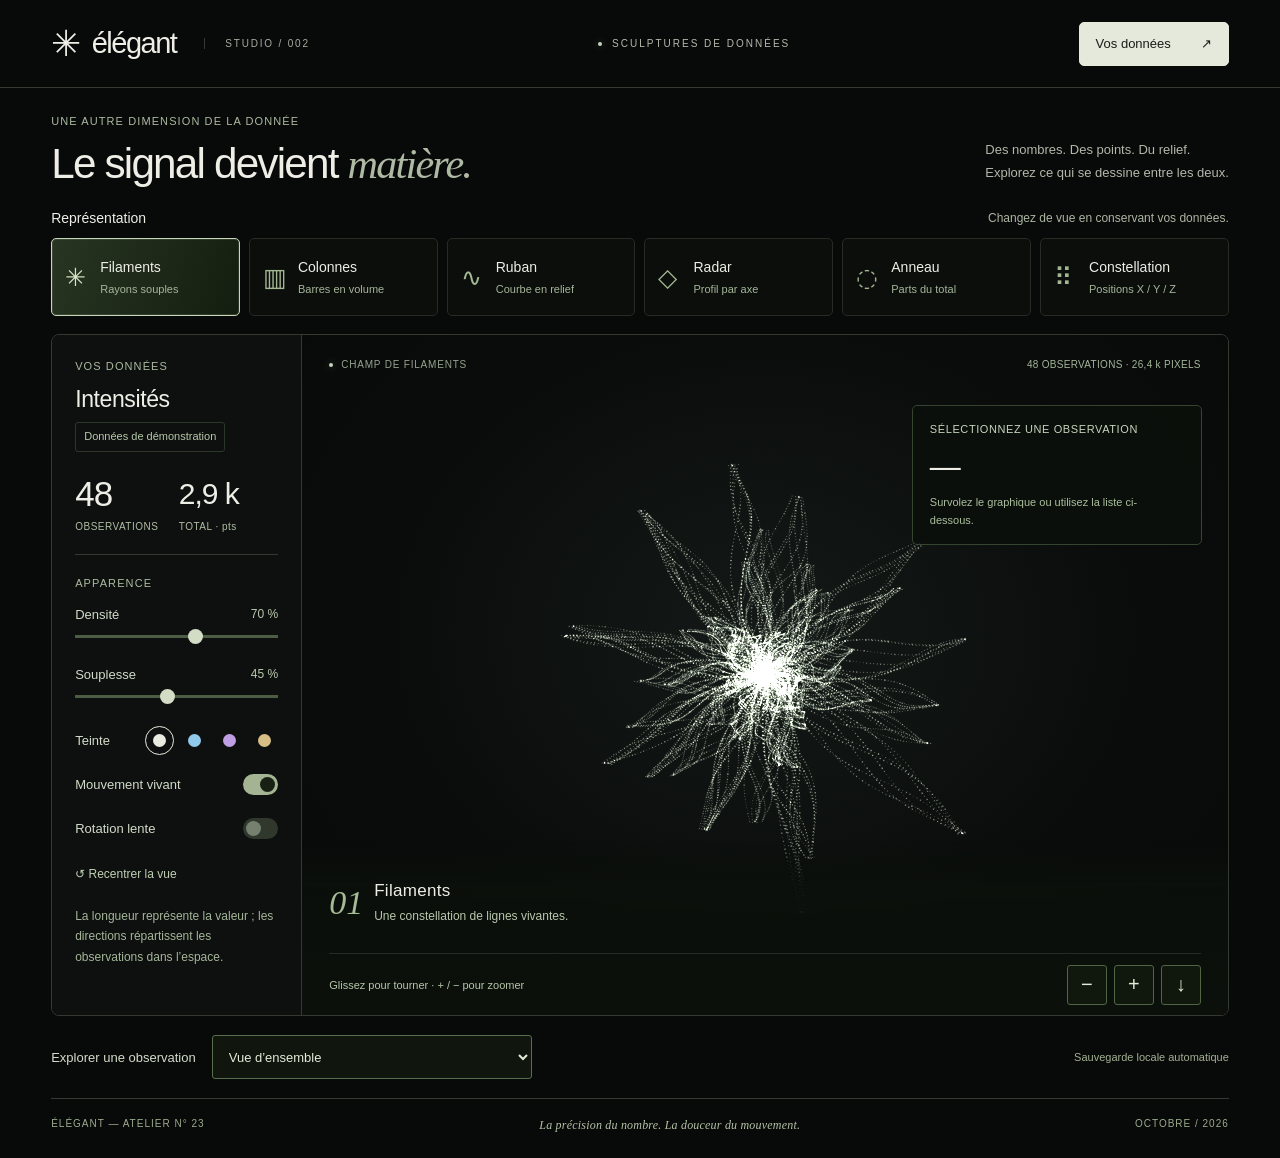
==== commit f09f4917: "Ajustement des espacements et statistiques Réimport de la version source 8a8fcc4f4b60d41178834d8f0c9" ====
--- a/index.html
+++ b/index.html
@@ -7,6 +7,7 @@
 @media(max-width:700px){header{height:74px}.intro{padding:25px 0 22px}.eyebrow{font-size:10px;letter-spacing:1px}.view-heading{align-items:flex-start;flex-direction:column;gap:6px}.view-heading p{font-size:12px;line-height:1.5}.modes{gap:7px;margin-bottom:14px}.modes>button{padding:13px 10px;min-height:76px;gap:7px;align-items:flex-start}.modes strong{font-size:12px}.modes small{font-size:10px;line-height:1.4;margin-top:5px}.mode-icon{font-size:21px;width:19px;flex-shrink:0}.atelier{display:flex}.stage{height:500px;min-height:500px}.stage-top{top:18px;left:17px;right:17px;font-size:9px;gap:8px}.render-badge{font-size:9px}.stage:after{height:170px}.scene-caption{bottom:101px;left:17px;max-width:44%;gap:7px}.scene-caption>span{display:none}.scene-caption strong{font-size:15px}.scene-caption p{font-size:11px;max-width:none}.selection{right:17px;bottom:95px;max-width:49%;padding-left:8px}.selection p{font-size:10px;letter-spacing:0;line-height:1.5}.selection strong{font-size:25px}.selection>span{font-size:10px;line-height:1.5}.scene-bottom{height:70px;left:17px;right:17px;font-size:10px;line-height:1.6;gap:12px}.scene-bottom>span{max-width:150px}.scene-bottom>div{gap:6px;flex-shrink:0}.scene-bottom button{width:38px;height:40px}.settings{padding:20px;gap:12px 22px}.range-label{font-size:13px;margin:0}.settings #density,.settings #flex{height:24px}.tone-row,.toggle-row{font-size:12px;margin:6px 0;min-height:30px}.swatches{gap:3px}.swatch{width:25px;height:25px;border-width:6px}.reset-camera{margin:0;min-height:34px;font-size:12px}.data-strip{display:grid;grid-template-columns:1fr;gap:9px;padding:19px 0}.data-strip label{font-size:13px}.data-strip select{width:100%;font-size:14px}.data-strip>span{font-size:11px}footer{gap:15px;font-size:9px;line-height:1.6}footer>span:nth-child(2){font-size:11px}.drawer{padding:23px}.drawer h2{font-size:31px}.fields{gap:10px}.fields.xyz{flex-wrap:wrap}.fields.xyz label{min-width:80px}.tabs{gap:22px}.tabs button{font-size:12px}.drawer .help{font-size:12px}}
 @media(max-width:370px){.modes{grid-template-columns:repeat(2,1fr)}.modes strong{font-size:13px}.modes small{font-size:11px}.settings{gap:12px 14px;padding:17px}.tone-row{gap:7px}.scene-bottom>span{max-width:120px}.scene-bottom button{width:34px}.selection strong{font-size:22px}}
 @media(min-width:701px){.settings .stat{display:inline-flex;width:48%;vertical-align:top;margin-top:22px}.settings .stat.secondary>span{font-size:30px;line-height:40px}.settings .stat>span{line-height:40px}.stage{min-height:680px}.selection{top:70px;bottom:auto;right:26px;max-width:290px;width:36%;padding:15px 17px;border:1px solid #35432f;border-radius:5px;background:#0b100be8;text-align:left}.selection>span{margin-left:0}.selection strong{font-size:31px}.selection p{margin-bottom:9px}.selection>span{margin-top:9px}}
+@media(min-width:701px){.settings .stat{width:45%}.settings .stat:not(.secondary){margin-right:6%}.settings .stat small{font-size:10px;letter-spacing:.5px}}
 </style></head><body>
 <header><a class="brand" href="#"><span class="symbol">✳</span> élégant<span class="edition">STUDIO / 002</span></a><span class="header-middle"><i></i> SCULPTURES DE DONNÉES</span><button class="button bright" id="openData">Vos données <span>↗</span></button></header>
 <main><div class="intro"><div><p class="eyebrow">UNE AUTRE DIMENSION DE LA DONNÉE</p><h1>Le signal devient <em>matière.</em></h1></div><p class="intro-note">Des nombres. Des points. Du relief.<br>Explorez ce qui se dessine entre les deux.</p></div>
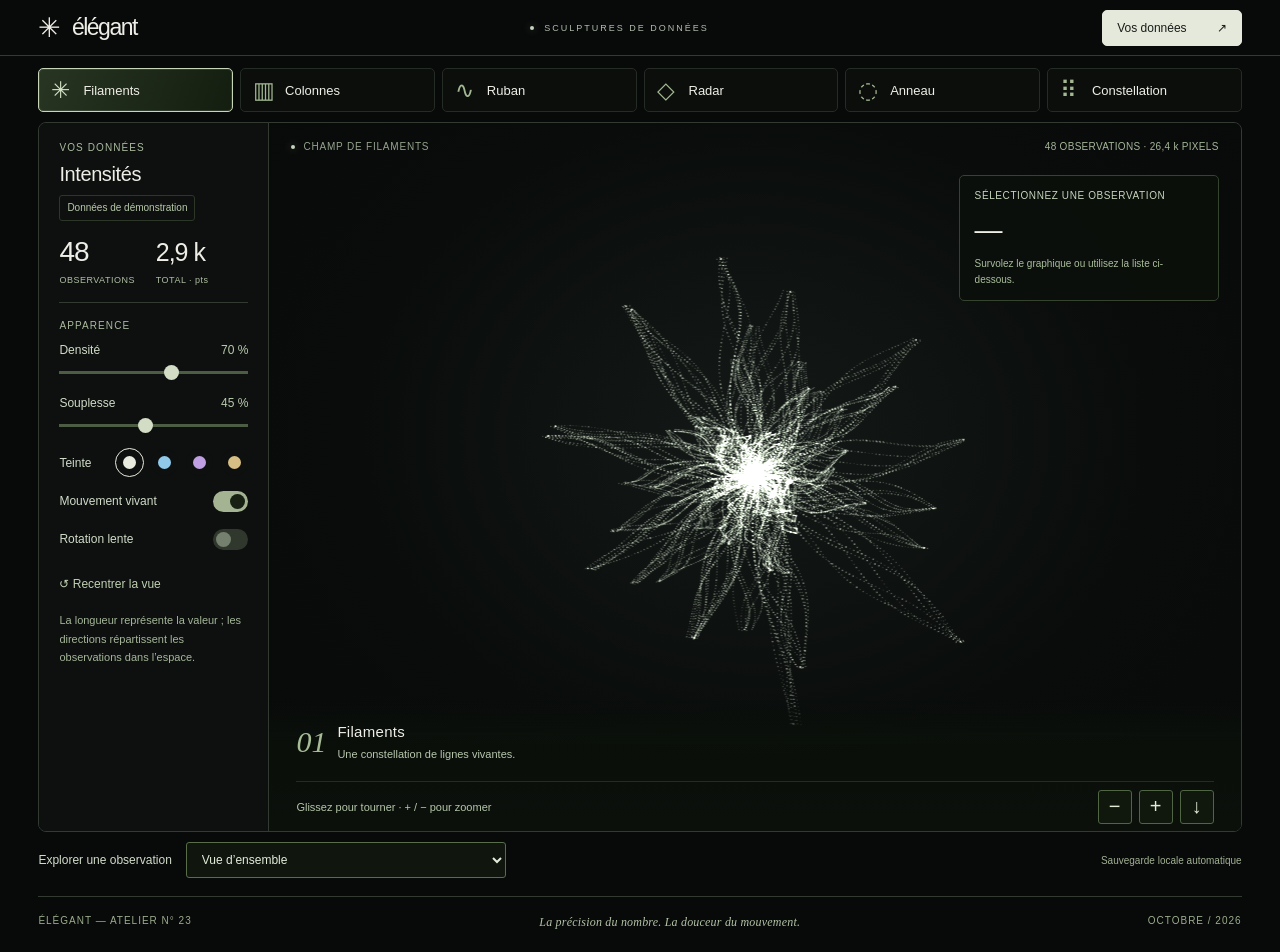
==== commit 0e4ea7be: "Graphique dès l’accueil et favicon Réimport de la version source a9c3381695a8118cdf40708a6806798ca73" ====
--- a/index.html
+++ b/index.html
@@ -1,4 +1,4 @@
-<!doctype html><html lang="fr"><head><meta charset="utf-8"><meta name="viewport" content="width=device-width,initial-scale=1"><meta name="theme-color" content="#080909"><title>Élégant — Sculptures de données</title><meta name="description" content="Un atelier de visualisation 3D. Transformez vos données en filaments, volumes et constellations de pixels."><style>:root{color-scheme:dark;--bg:#080909;--panel:#0d0f0f;--ink:#eeeee7;--muted:#858a86;--line:#252928;--accent:#e8eade}*{box-sizing:border-box}body{background:var(--bg);color:var(--ink);font:13px 'Helvetica Neue',Arial,sans-serif;margin:0}button,input,select,textarea{font:inherit}button,a,input,select{-webkit-tap-highlight-color:transparent}button{cursor:pointer;color:inherit}button:focus-visible,input:focus-visible,textarea:focus-visible,select:focus-visible,a:focus-visible{outline:2px solid #c2d9e3;outline-offset:4px}header{height:88px;display:flex;align-items:center;justify-content:space-between;border-bottom:1px solid var(--line);padding:0 4%;gap:15px}.brand{display:flex;align-items:center;gap:12px;font-size:29px;font-weight:500;letter-spacing:-1.5px;text-decoration:none;color:var(--ink)}.symbol{font-size:36px;font-weight:400}.edition{margin-left:16px;font-size:8px;letter-spacing:1.8px;color:#747b76;border-left:1px solid #343834;padding-left:20px}.header-middle{font-size:8px;letter-spacing:2px;color:#8f9890;display:flex;align-items:center;gap:10px}i{width:4px;height:4px;display:inline-block;border-radius:100%;background:#c3d4bd;box-shadow:0 0 8px #d9f5c560}.button{border:1px solid #343b37;background:#151a17;padding:12px 16px;border-radius:5px;display:inline-flex;align-items:center;gap:30px;font-size:11px}.button:hover{border-color:#82917f}.bright{background:#e5e9db;color:#171c17;border-color:#e5e9db}.bright:hover{background:#fff;border-color:#fff}main{max-width:1800px;margin:auto;padding:0 4%}.intro{display:flex;justify-content:space-between;align-items:end;padding:35px 0 28px;gap:20px}.eyebrow,.section-label{font-size:8px;font-weight:500;letter-spacing:1.9px;color:#7c8b7c;margin:0 0 14px}h1{font-size:clamp(30px,3.3vw,48px);font-weight:400;letter-spacing:-1.8px;margin:0;line-height:1.1}h1 em{font-family:Georgia,serif;font-weight:400;color:#afbaa5}.intro-note{font-size:10px;line-height:1.8;color:#8b958b;margin:0 0 3px}.atelier{display:grid;grid-template-columns:210px 1fr;border:1px solid var(--line);border-radius:8px;overflow:hidden;background:var(--panel)}.settings{padding:26px 23px;border-right:1px solid var(--line);background:#0d100e}h2{font-weight:400;font-size:20px;margin:0 0 9px;letter-spacing:-.4px}.demo{font-size:8px;display:inline-block;color:#97a48b;border:1px solid #2c3728;padding:5px 6px;border-radius:3px}.stat{display:flex;flex-direction:column;gap:8px;margin-top:29px}.stat>span{font-size:35px;letter-spacing:-1px}.stat small{font-size:7px;letter-spacing:1.6px;color:#798575}.stat.secondary{margin-top:23px}.stat.secondary>span{font-size:23px}.divider{height:1px;background:var(--line);margin:25px 0}.range-label{display:flex;justify-content:space-between;font-size:10px;color:#b3bcb0;margin:20px 0 12px}output{font-size:9px;color:#7f8c78}input[type=range]{appearance:none;width:100%;height:2px;background:#354132;display:block;margin:0;cursor:pointer;accent-color:#d3ddc5}input[type=range]::-webkit-slider-thumb{appearance:none;width:8px;height:8px;border-radius:100%;background:#d3ddc5}.tone-row{display:flex;justify-content:space-between;align-items:center;margin-top:27px;color:#b3bcb0;font-size:10px}.swatches{display:flex;gap:10px}.swatch{background:var(--c);border:0;width:10px;height:10px;border-radius:100%;padding:0}.swatch.active{outline:1px solid var(--c);outline-offset:3px}.toggle-row{display:flex;align-items:center;justify-content:space-between;margin-top:22px;font-size:10px;color:#a7b0a1}.switch{appearance:none;background:#30382e;width:25px;height:14px;border-radius:20px;cursor:pointer;position:relative;margin:0}.switch:after{content:'';position:absolute;width:8px;height:8px;top:3px;left:3px;border-radius:100%;background:#76806f;transition:transform .2s}.switch:checked{background:#a4b493}.switch:checked:after{transform:translateX(11px);background:#172012}.reset-camera{background:none;border:0;color:#85917d;padding:0;font-size:9px;margin-top:24px}.settings-note{color:#677462;font-size:9px;line-height:1.75;margin:22px 0 0}.stage{min-width:0;height:610px;position:relative;overflow:hidden;background:radial-gradient(ellipse at 50% 44%,#141917 0%,#090c0b 58%,#080a09 100%)}canvas{position:absolute;inset:0;width:100%;height:100%;display:block}#scene{touch-action:none;cursor:grab}#scene:active{cursor:grabbing}#overlay{pointer-events:none}.stage-top{position:absolute;top:24px;left:27px;right:27px;display:flex;justify-content:space-between;pointer-events:none;font-size:7px;letter-spacing:1.6px;color:#95a38e}.stage-top>span:first-child{display:flex;align-items:center;gap:8px}.render-badge{color:#55664f}.scene-caption{position:absolute;bottom:72px;left:27px;display:flex;align-items:center;gap:14px;pointer-events:none}.scene-caption>span{font-family:Georgia,serif;font-style:italic;font-size:39px;color:#5b6a53}.scene-caption strong{font-size:13px;font-weight:400;letter-spacing:.3px}.scene-caption p{font-size:9px;margin:6px 0 0;color:#74816c}.selection{position:absolute;right:27px;bottom:72px;text-align:right;pointer-events:none;max-width:36%}.selection p{font-size:8px;letter-spacing:1.5px;color:#98a591;margin:0 0 9px;overflow:hidden;text-overflow:ellipsis;white-space:nowrap}.selection strong{font-size:31px;font-weight:300;letter-spacing:-1px;display:block}.selection>span{display:block;font-size:8px;color:#65765d;margin-top:7px}.scene-bottom{position:absolute;bottom:0;left:27px;right:27px;height:48px;border-top:1px solid #232d23;display:flex;align-items:center;justify-content:space-between;font-size:8px;color:#74826b}.scene-bottom>div{display:flex;gap:7px}.scene-bottom button{border:1px solid #303d2c;width:27px;height:27px;background:#10180e;color:#b5c3aa;border-radius:3px;font-size:15px}.modes{display:grid;grid-template-columns:repeat(6,1fr);gap:8px;margin-top:14px}.modes>button{display:flex;align-items:center;text-align:left;gap:12px;padding:17px 14px;border:1px solid #252b25;background:#0b0e0b;border-radius:5px;position:relative;overflow:hidden}.modes>button:hover{border-color:#607355}.modes>button.active{background:linear-gradient(115deg,#202b1c,#10160e);border-color:#7b906b}.mode-icon{font-size:25px;color:#7b8d6e;font-weight:300;width:25px}.modes .active .mode-icon{color:#d4e2c5}.modes strong{font-size:11px;font-weight:400;display:block}.modes small{font-size:6px;letter-spacing:.8px;display:block;margin-top:6px;color:#6a7e5d}.mode-id{position:absolute;right:7px;top:6px;color:#4a5942;font-size:6px}.data-strip{display:flex;align-items:center;gap:13px;padding:19px 0;font-size:9px;color:#7b8a71}.data-strip select{width:200px;padding:7px;background:#10150e;border:1px solid #303c29;color:#b6c3ab;border-radius:3px;font-size:10px}.data-strip>span{margin-left:auto;font-size:8px;color:#5b6e51}footer{padding:19px 0 25px;border-top:1px solid var(--line);display:flex;justify-content:space-between;color:#58694f;font-size:7px;letter-spacing:1px}footer>span:nth-child(2){font-family:Georgia,serif;font-style:italic;letter-spacing:.2px;color:#839577;font-size:10px}.backdrop{position:fixed;inset:0;background:#0009;backdrop-filter:blur(8px);z-index:10}.drawer{position:fixed;right:0;top:0;bottom:0;overflow:auto;z-index:11;width:min(540px,100%);padding:30px;background:#10150f;border-left:1px solid #35452b;box-shadow:-20px 0 90px #0008}.drawer-top{display:flex;justify-content:space-between;align-items:start}.close{border:1px solid #34462b;width:30px;height:30px;font-size:20px;background:none;border-radius:4px}.drawer h2{font-size:35px;line-height:1.2;letter-spacing:-1.2px}.help{font-size:10px;color:#899a7d;line-height:1.8}.fields{display:flex;gap:12px;margin:20px 0}.fields label{display:flex;flex-direction:column;gap:8px;flex:1;min-width:0;font-size:9px;color:#9aab8c}.fields label:last-child{flex:.45}.fields.xyz label{flex:1}input:not([type=range],[type=checkbox]),select,textarea{background:#0b1109;border:1px solid #35482b;color:#d8e4cd;border-radius:4px;padding:10px;max-width:100%;width:100%}select{font-size:11px}textarea{resize:vertical;height:180px;font:11px/1.8 monospace;margin-top:9px}.tabs{display:flex;gap:22px;border-bottom:1px solid #2b3b22;margin:23px 0 20px}.tabs button{border:0;background:none;color:#778e69;font-size:11px;padding:10px 0}.tabs button.active{border-bottom:1px solid #d1e1c3;color:#dbe6d3}.input-label{font-size:8px;letter-spacing:1.5px;color:#8fa47e}.file-button{border:1px dashed #435f35;padding:12px;display:block;text-align:center;cursor:pointer;font-size:10px;border-radius:4px;margin:14px 0}.mapping{margin:24px 0;padding-top:20px;border-top:1px solid #304126}.mapping .fields{margin:14px 0}.apply{width:100%;justify-content:space-between;margin:8px 0 10px}.text-button{background:none;border:0;color:#99b087;font-size:10px;padding:10px 0}.error{font-size:11px;line-height:1.7;color:#e4ad93}.table-scroll{max-height:270px;overflow:auto}table{width:100%;border-collapse:collapse}th{text-align:left;font-size:8px;color:#8a9c7d;padding:8px 4px}td{padding:4px}td input{padding:7px!important}td button{border:0;background:none;color:#97aa88;font-size:18px}#toast{position:fixed;bottom:24px;left:50%;transform:translateX(-50%);background:#d8e4cc;color:#1a2713;padding:13px 20px;border-radius:4px;font-size:11px;z-index:20;opacity:0;pointer-events:none;transition:opacity .2s}.scene-error{position:absolute;top:45%;left:12%;right:12%;padding:20px;background:#192213;color:#d8e8cc;font-size:12px;line-height:1.8}.sr-only{position:absolute;width:1px;height:1px;clip-path:inset(50%);overflow:hidden}[hidden]{display:none!important}
+<!doctype html><html lang="fr"><head><meta charset="utf-8"><meta name="viewport" content="width=device-width,initial-scale=1"><meta name="theme-color" content="#080909"><link rel="icon" type="image/svg+xml" href="data:image/svg+xml,%3Csvg%20xmlns%3D%22http%3A%2F%2Fwww.w3.org%2F2000%2Fsvg%22%20viewBox%3D%220%200%2064%2064%22%3E%3Crect%20width%3D%2264%22%20height%3D%2264%22%20rx%3D%2215%22%20fill%3D%22%230b100b%22%2F%3E%3Cg%20stroke%3D%22%23e5e9db%22%20stroke-width%3D%223.5%22%20stroke-linecap%3D%22round%22%3E%3Cpath%20d%3D%22M32%2011v42M11%2032h42M17%2017l30%2030M17%2047l30-30%22%2F%3E%3C%2Fg%3E%3Ccircle%20cx%3D%2232%22%20cy%3D%2232%22%20r%3D%225%22%20fill%3D%22%23e5e9db%22%2F%3E%3C%2Fsvg%3E"><title>Élégant — Sculptures de données</title><meta name="description" content="Un atelier de visualisation 3D. Transformez vos données en filaments, volumes et constellations de pixels."><style>:root{color-scheme:dark;--bg:#080909;--panel:#0d0f0f;--ink:#eeeee7;--muted:#858a86;--line:#252928;--accent:#e8eade}*{box-sizing:border-box}body{background:var(--bg);color:var(--ink);font:13px 'Helvetica Neue',Arial,sans-serif;margin:0}button,input,select,textarea{font:inherit}button,a,input,select{-webkit-tap-highlight-color:transparent}button{cursor:pointer;color:inherit}button:focus-visible,input:focus-visible,textarea:focus-visible,select:focus-visible,a:focus-visible{outline:2px solid #c2d9e3;outline-offset:4px}header{height:88px;display:flex;align-items:center;justify-content:space-between;border-bottom:1px solid var(--line);padding:0 4%;gap:15px}.brand{display:flex;align-items:center;gap:12px;font-size:29px;font-weight:500;letter-spacing:-1.5px;text-decoration:none;color:var(--ink)}.symbol{font-size:36px;font-weight:400}.edition{margin-left:16px;font-size:8px;letter-spacing:1.8px;color:#747b76;border-left:1px solid #343834;padding-left:20px}.header-middle{font-size:8px;letter-spacing:2px;color:#8f9890;display:flex;align-items:center;gap:10px}i{width:4px;height:4px;display:inline-block;border-radius:100%;background:#c3d4bd;box-shadow:0 0 8px #d9f5c560}.button{border:1px solid #343b37;background:#151a17;padding:12px 16px;border-radius:5px;display:inline-flex;align-items:center;gap:30px;font-size:11px}.button:hover{border-color:#82917f}.bright{background:#e5e9db;color:#171c17;border-color:#e5e9db}.bright:hover{background:#fff;border-color:#fff}main{max-width:1800px;margin:auto;padding:0 4%}.intro{display:flex;justify-content:space-between;align-items:end;padding:35px 0 28px;gap:20px}.eyebrow,.section-label{font-size:8px;font-weight:500;letter-spacing:1.9px;color:#7c8b7c;margin:0 0 14px}h1{font-size:clamp(30px,3.3vw,48px);font-weight:400;letter-spacing:-1.8px;margin:0;line-height:1.1}h1 em{font-family:Georgia,serif;font-weight:400;color:#afbaa5}.intro-note{font-size:10px;line-height:1.8;color:#8b958b;margin:0 0 3px}.atelier{display:grid;grid-template-columns:210px 1fr;border:1px solid var(--line);border-radius:8px;overflow:hidden;background:var(--panel)}.settings{padding:26px 23px;border-right:1px solid var(--line);background:#0d100e}h2{font-weight:400;font-size:20px;margin:0 0 9px;letter-spacing:-.4px}.demo{font-size:8px;display:inline-block;color:#97a48b;border:1px solid #2c3728;padding:5px 6px;border-radius:3px}.stat{display:flex;flex-direction:column;gap:8px;margin-top:29px}.stat>span{font-size:35px;letter-spacing:-1px}.stat small{font-size:7px;letter-spacing:1.6px;color:#798575}.stat.secondary{margin-top:23px}.stat.secondary>span{font-size:23px}.divider{height:1px;background:var(--line);margin:25px 0}.range-label{display:flex;justify-content:space-between;font-size:10px;color:#b3bcb0;margin:20px 0 12px}output{font-size:9px;color:#7f8c78}input[type=range]{appearance:none;width:100%;height:2px;background:#354132;display:block;margin:0;cursor:pointer;accent-color:#d3ddc5}input[type=range]::-webkit-slider-thumb{appearance:none;width:8px;height:8px;border-radius:100%;background:#d3ddc5}.tone-row{display:flex;justify-content:space-between;align-items:center;margin-top:27px;color:#b3bcb0;font-size:10px}.swatches{display:flex;gap:10px}.swatch{background:var(--c);border:0;width:10px;height:10px;border-radius:100%;padding:0}.swatch.active{outline:1px solid var(--c);outline-offset:3px}.toggle-row{display:flex;align-items:center;justify-content:space-between;margin-top:22px;font-size:10px;color:#a7b0a1}.switch{appearance:none;background:#30382e;width:25px;height:14px;border-radius:20px;cursor:pointer;position:relative;margin:0}.switch:after{content:'';position:absolute;width:8px;height:8px;top:3px;left:3px;border-radius:100%;background:#76806f;transition:transform .2s}.switch:checked{background:#a4b493}.switch:checked:after{transform:translateX(11px);background:#172012}.reset-camera{background:none;border:0;color:#85917d;padding:0;font-size:9px;margin-top:24px}.settings-note{color:#677462;font-size:9px;line-height:1.75;margin:22px 0 0}.stage{min-width:0;height:610px;position:relative;overflow:hidden;background:radial-gradient(ellipse at 50% 44%,#141917 0%,#090c0b 58%,#080a09 100%)}canvas{position:absolute;inset:0;width:100%;height:100%;display:block}#scene{touch-action:none;cursor:grab}#scene:active{cursor:grabbing}#overlay{pointer-events:none}.stage-top{position:absolute;top:24px;left:27px;right:27px;display:flex;justify-content:space-between;pointer-events:none;font-size:7px;letter-spacing:1.6px;color:#95a38e}.stage-top>span:first-child{display:flex;align-items:center;gap:8px}.render-badge{color:#55664f}.scene-caption{position:absolute;bottom:72px;left:27px;display:flex;align-items:center;gap:14px;pointer-events:none}.scene-caption>span{font-family:Georgia,serif;font-style:italic;font-size:39px;color:#5b6a53}.scene-caption strong{font-size:13px;font-weight:400;letter-spacing:.3px}.scene-caption p{font-size:9px;margin:6px 0 0;color:#74816c}.selection{position:absolute;right:27px;bottom:72px;text-align:right;pointer-events:none;max-width:36%}.selection p{font-size:8px;letter-spacing:1.5px;color:#98a591;margin:0 0 9px;overflow:hidden;text-overflow:ellipsis;white-space:nowrap}.selection strong{font-size:31px;font-weight:300;letter-spacing:-1px;display:block}.selection>span{display:block;font-size:8px;color:#65765d;margin-top:7px}.scene-bottom{position:absolute;bottom:0;left:27px;right:27px;height:48px;border-top:1px solid #232d23;display:flex;align-items:center;justify-content:space-between;font-size:8px;color:#74826b}.scene-bottom>div{display:flex;gap:7px}.scene-bottom button{border:1px solid #303d2c;width:27px;height:27px;background:#10180e;color:#b5c3aa;border-radius:3px;font-size:15px}.modes{display:grid;grid-template-columns:repeat(6,1fr);gap:8px;margin-top:14px}.modes>button{display:flex;align-items:center;text-align:left;gap:12px;padding:17px 14px;border:1px solid #252b25;background:#0b0e0b;border-radius:5px;position:relative;overflow:hidden}.modes>button:hover{border-color:#607355}.modes>button.active{background:linear-gradient(115deg,#202b1c,#10160e);border-color:#7b906b}.mode-icon{font-size:25px;color:#7b8d6e;font-weight:300;width:25px}.modes .active .mode-icon{color:#d4e2c5}.modes strong{font-size:11px;font-weight:400;display:block}.modes small{font-size:6px;letter-spacing:.8px;display:block;margin-top:6px;color:#6a7e5d}.mode-id{position:absolute;right:7px;top:6px;color:#4a5942;font-size:6px}.data-strip{display:flex;align-items:center;gap:13px;padding:19px 0;font-size:9px;color:#7b8a71}.data-strip select{width:200px;padding:7px;background:#10150e;border:1px solid #303c29;color:#b6c3ab;border-radius:3px;font-size:10px}.data-strip>span{margin-left:auto;font-size:8px;color:#5b6e51}footer{padding:19px 0 25px;border-top:1px solid var(--line);display:flex;justify-content:space-between;color:#58694f;font-size:7px;letter-spacing:1px}footer>span:nth-child(2){font-family:Georgia,serif;font-style:italic;letter-spacing:.2px;color:#839577;font-size:10px}.backdrop{position:fixed;inset:0;background:#0009;backdrop-filter:blur(8px);z-index:10}.drawer{position:fixed;right:0;top:0;bottom:0;overflow:auto;z-index:11;width:min(540px,100%);padding:30px;background:#10150f;border-left:1px solid #35452b;box-shadow:-20px 0 90px #0008}.drawer-top{display:flex;justify-content:space-between;align-items:start}.close{border:1px solid #34462b;width:30px;height:30px;font-size:20px;background:none;border-radius:4px}.drawer h2{font-size:35px;line-height:1.2;letter-spacing:-1.2px}.help{font-size:10px;color:#899a7d;line-height:1.8}.fields{display:flex;gap:12px;margin:20px 0}.fields label{display:flex;flex-direction:column;gap:8px;flex:1;min-width:0;font-size:9px;color:#9aab8c}.fields label:last-child{flex:.45}.fields.xyz label{flex:1}input:not([type=range],[type=checkbox]),select,textarea{background:#0b1109;border:1px solid #35482b;color:#d8e4cd;border-radius:4px;padding:10px;max-width:100%;width:100%}select{font-size:11px}textarea{resize:vertical;height:180px;font:11px/1.8 monospace;margin-top:9px}.tabs{display:flex;gap:22px;border-bottom:1px solid #2b3b22;margin:23px 0 20px}.tabs button{border:0;background:none;color:#778e69;font-size:11px;padding:10px 0}.tabs button.active{border-bottom:1px solid #d1e1c3;color:#dbe6d3}.input-label{font-size:8px;letter-spacing:1.5px;color:#8fa47e}.file-button{border:1px dashed #435f35;padding:12px;display:block;text-align:center;cursor:pointer;font-size:10px;border-radius:4px;margin:14px 0}.mapping{margin:24px 0;padding-top:20px;border-top:1px solid #304126}.mapping .fields{margin:14px 0}.apply{width:100%;justify-content:space-between;margin:8px 0 10px}.text-button{background:none;border:0;color:#99b087;font-size:10px;padding:10px 0}.error{font-size:11px;line-height:1.7;color:#e4ad93}.table-scroll{max-height:270px;overflow:auto}table{width:100%;border-collapse:collapse}th{text-align:left;font-size:8px;color:#8a9c7d;padding:8px 4px}td{padding:4px}td input{padding:7px!important}td button{border:0;background:none;color:#97aa88;font-size:18px}#toast{position:fixed;bottom:24px;left:50%;transform:translateX(-50%);background:#d8e4cc;color:#1a2713;padding:13px 20px;border-radius:4px;font-size:11px;z-index:20;opacity:0;pointer-events:none;transition:opacity .2s}.scene-error{position:absolute;top:45%;left:12%;right:12%;padding:20px;background:#192213;color:#d8e8cc;font-size:12px;line-height:1.8}.sr-only{position:absolute;width:1px;height:1px;clip-path:inset(50%);overflow:hidden}[hidden]{display:none!important}
 @media(min-width:1600px){.stage{height:690px}.settings{padding:30px}.atelier{grid-template-columns:235px 1fr}}@media(max-width:1100px){.modes{grid-template-columns:repeat(3,1fr)}.stage{height:610px}.atelier{grid-template-columns:190px 1fr}.settings{padding:24px 18px}.modes>button{padding:13px 17px}}@media(max-width:700px){header{height:70px;padding:0 5%}.brand{font-size:24px}.symbol{font-size:28px}.edition,.header-middle{display:none}main{padding:0 4%}.intro{padding:27px 0 23px}.intro-note{display:none}h1{font-size:32px;letter-spacing:-1.2px}.atelier{display:flex;flex-direction:column-reverse}.stage{height:470px}.settings{border-right:0;border-top:1px solid var(--line);display:grid;grid-template-columns:1fr 1fr;gap:13px 22px;padding:20px}.settings>.section-label,.settings>h2,.settings>.demo,.settings>.stat,.divider,.settings-note{display:none}.range-label{margin:0;grid-column:1}.settings #density{grid-column:1;grid-row:2}.settings label[for=flex]{grid-column:2;grid-row:1}.settings #flex{grid-column:2;grid-row:2}.tone-row{grid-column:1;margin:8px 0}.toggle-row{margin:8px 0}.reset-camera{margin:8px 0;text-align:left}.stage-top{left:18px;right:18px;top:20px;font-size:6px}.scene-caption{left:18px;bottom:68px}.scene-caption>span{font-size:29px}.scene-caption strong{font-size:12px}.scene-caption p{font-size:8px;max-width:130px;line-height:1.6}.selection{right:18px;bottom:68px;max-width:38%}.selection strong{font-size:25px}.selection p{font-size:7px}.selection>span{font-size:7px;line-height:1.5}.scene-bottom{left:18px;right:18px;font-size:7px}.modes{gap:6px}.modes>button{padding:13px 10px;gap:8px}.modes strong{font-size:10px}.modes small{font-size:5px;letter-spacing:.4px}.mode-icon{font-size:23px;width:22px}.data-strip{flex-wrap:wrap;gap:9px}.data-strip>span{width:100%;margin-left:0}.data-strip select{flex:1;width:120px}footer>span:last-child{display:none}footer>span:nth-child(2){font-size:8px;max-width:45%;text-align:right}.drawer{padding:25px}.render-badge{font-size:6px}}@media(prefers-reduced-motion:reduce){*{transition:none!important}}
 /* Lisibilité et hiérarchie des commandes. */
 :root{--muted:#abb3a7;--line:#323a32}body{font-size:14px}.edition{font-size:10px;color:#a4aea0}.header-middle{font-size:10px;color:#b2bcae}.button{font-size:13px;min-height:44px}.intro{padding:27px 0 23px}.eyebrow,.section-label{font-size:11px;letter-spacing:1.1px;color:#abbba0}.intro-note{font-size:13px;color:#b0b9aa}.view-heading{display:flex;align-items:center;justify-content:space-between;gap:20px;margin:0 0 12px}.view-heading>span{font-size:14px;font-weight:500}.view-heading p{font-size:12px;color:#abb7a1;margin:0}.modes{margin:0 0 18px;gap:9px}.modes>button{padding:17px 13px;min-height:78px;gap:10px}.modes strong{font-size:14px;font-weight:500}.modes small{font-size:11px;letter-spacing:0;color:#a5b69a;line-height:1.35;margin-top:7px}.mode-id{display:none}.mode-icon{color:#a3b892}.modes>button.active{border-color:#c7d5b8;background:linear-gradient(110deg,#283522,#141e10);box-shadow:inset 0 0 0 1px #c7d5b822}.atelier{grid-template-columns:250px 1fr}.settings{padding:25px 23px}.settings h2{font-size:23px;overflow-wrap:anywhere}.demo{font-size:11px;line-height:1.4;color:#b8c9ab;padding:6px 8px}.stat{margin-top:23px;gap:7px}.stat small{font-size:11px;letter-spacing:1px;color:#b0bea5}.stat.secondary{margin-top:19px}.stat.secondary>span{font-size:26px}.divider{margin:22px 0}.range-label,.tone-row,.toggle-row{font-size:13px;color:#d1dbc9}.range-label{margin:18px 0 3px}output{font-size:12px;color:#b9caae}input[type=range]{height:24px;background:linear-gradient(#4d5d43,#4d5d43) center / 100% 3px no-repeat}input[type=range]::-webkit-slider-thumb{width:15px;height:15px}input[type=range]::-moz-range-thumb{width:15px;height:15px;background:#d3ddc5;border:0;border-radius:50%}.tone-row{margin-top:18px}.swatches{gap:8px}.swatch{width:27px;height:27px;border:7px solid #0d100e;outline:1px solid transparent;outline-offset:0}.swatch.active{outline:1px solid var(--c);outline-offset:0}.toggle-row{margin-top:18px;min-height:26px;gap:12px}.switch{width:35px;height:21px;flex-shrink:0}.switch:after{width:15px;height:15px}.switch:checked:after{transform:translateX(14px)}.reset-camera{font-size:12px;color:#c0d0b4;min-height:38px;margin-top:13px}.settings-note{font-size:12px;color:#a5b69a;line-height:1.7;margin:13px 0 0}.stage{height:100%;min-height:720px}.stage-top{font-size:10px;letter-spacing:.8px;z-index:1}.render-badge{color:#a5b69a;letter-spacing:.3px}.stage:after{content:'';position:absolute;left:0;right:0;bottom:0;height:174px;background:linear-gradient(transparent,#0b100be8 25%,#0b100b);pointer-events:none}.scene-caption,.selection,.scene-bottom{z-index:1}.scene-caption{bottom:90px;gap:11px;max-width:43%}.scene-caption strong{font-size:17px;font-weight:500}.scene-caption>span{color:#a7bb97;font-size:34px}.scene-caption p{font-size:12px;color:#b8c7ad;line-height:1.5}.selection{bottom:86px;max-width:46%;padding-left:20px}.selection p{font-size:11px;letter-spacing:.6px;color:#c7d5bd;white-space:normal;line-height:1.6;overflow-wrap:anywhere}.selection strong{font-size:34px;line-height:1.2;overflow-wrap:anywhere}.selection>span{font-size:11px;color:#abbf9d;line-height:1.6;max-width:250px;margin-left:auto}.scene-bottom{height:62px;font-size:11px;gap:14px;color:#b6c7aa}.scene-bottom button{height:40px;width:40px;font-size:20px;color:#e1ecd7;border-color:#506544}.data-strip{font-size:13px;gap:16px;padding:19px 0}.data-strip label{color:#d2ddca}.data-strip select{font-size:13px;width:320px;padding:12px;min-height:44px;border-color:#586d4a;color:#e2ecd9}.data-strip>span{font-size:11px;color:#a2b193}footer{font-size:10px;color:#9bad8d}footer>span:nth-child(2){font-size:12px;color:#b3c3a7}.drawer{width:min(600px,100%)}.drawer .help{font-size:13px;color:#b2c3a4;line-height:1.65}.fields label{font-size:12px;color:#ccd9c1}.fields input,.drawer select{font-size:14px;min-height:44px}.tabs button{font-size:13px;min-height:44px;color:#a8bc97}.input-label{font-size:11px;color:#bdd1ab;letter-spacing:1px}.drawer textarea{font-size:13px;line-height:1.75;min-height:190px}.file-button,.text-button{font-size:13px;min-height:44px;color:#c3d7b1}.file-button{padding:14px;border-color:#617b4f}.close{width:40px;height:40px}.error{font-size:13px;color:#f0b69d}th{font-size:11px;color:#c1d3b0}.table-scroll input{font-size:13px;min-height:40px}td button{width:32px;height:36px}.help code{overflow-wrap:anywhere}#toast{font-size:13px;max-width:90vw;line-height:1.5}
@@ -8,10 +8,16 @@
 @media(max-width:370px){.modes{grid-template-columns:repeat(2,1fr)}.modes strong{font-size:13px}.modes small{font-size:11px}.settings{gap:12px 14px;padding:17px}.tone-row{gap:7px}.scene-bottom>span{max-width:120px}.scene-bottom button{width:34px}.selection strong{font-size:22px}}
 @media(min-width:701px){.settings .stat{display:inline-flex;width:48%;vertical-align:top;margin-top:22px}.settings .stat.secondary>span{font-size:30px;line-height:40px}.settings .stat>span{line-height:40px}.stage{min-height:680px}.selection{top:70px;bottom:auto;right:26px;max-width:290px;width:36%;padding:15px 17px;border:1px solid #35432f;border-radius:5px;background:#0b100be8;text-align:left}.selection>span{margin-left:0}.selection strong{font-size:31px}.selection p{margin-bottom:9px}.selection>span{margin-top:9px}}
 @media(min-width:701px){.settings .stat{width:45%}.settings .stat:not(.secondary){margin-right:6%}.settings .stat small{font-size:10px;letter-spacing:.5px}}
+/* Le graphique occupe la première vue, les notes suivent en dessous. */
+header{height:56px;padding:0 3%}.brand{font-size:23px}.brand .symbol{font-size:27px}.edition{display:none}.header-middle{font-size:9px}.button#openData{min-height:36px;padding:9px 14px;font-size:12px}main{padding:12px 3% 0}.modes{display:flex;gap:7px;margin:0 0 10px}.modes>button{flex:1;min-width:0;min-height:44px;height:44px;padding:8px 12px;gap:9px;align-items:center}.modes strong{font-size:13px;white-space:nowrap}.modes small{display:none}.mode-icon{font-size:23px;width:23px;flex-shrink:0}.atelier{grid-template-columns:230px 1fr;height:calc(100svh - 190px);min-height:340px}.stage{height:100%;min-height:0}.settings{padding:19px 20px;min-height:0;overflow:auto;scrollbar-width:thin;scrollbar-color:#52624a #0d100e}.settings h2{font-size:20px}.settings .section-label{font-size:10px;margin-bottom:10px}.settings .demo{font-size:10px;padding:5px 7px}.settings .stat{margin-top:15px}.settings .stat>span{font-size:28px;line-height:32px}.settings .stat.secondary>span{font-size:25px;line-height:32px}.settings .stat small{font-size:9px}.settings .divider{margin:17px 0}.settings .range-label{margin-top:12px;font-size:12px}.settings .tone-row{margin-top:12px;font-size:12px}.settings .toggle-row{margin-top:12px;font-size:12px}.settings .settings-note{font-size:11px;margin-top:8px}.stage-top{top:18px;left:22px;right:22px}.selection{top:52px;bottom:auto;padding:12px 15px;right:22px;max-width:260px}.selection strong{font-size:28px}.selection>span{font-size:10px}.selection p{font-size:10px}.scene-bottom{height:50px}.scene-bottom button{width:34px;height:34px}.scene-caption{bottom:69px}.scene-caption>span{font-size:30px}.scene-caption strong{font-size:15px}.scene-caption p{font-size:11px}.stage:after{height:130px}.data-strip{min-height:56px;padding:8px 0;gap:14px}.data-strip label{font-size:12px}.data-strip select{padding:8px 11px;min-height:36px;font-size:12px;max-width:330px}.data-strip>span{font-size:10px}footer{padding:18px 0 22px;margin-top:8px}
+@media(min-width:1600px){.atelier{grid-template-columns:245px 1fr}.stage{height:100%;min-height:0}.settings{padding:22px}}
+@media(min-width:701px) and (max-height:720px){header{height:50px}.atelier{height:calc(100svh - 180px)}.settings .settings-note{margin-top:8px}.selection{max-width:230px}.selection>span{font-size:10px}}
+@media(max-width:850px) and (min-width:701px){.atelier{grid-template-columns:205px 1fr}.modes>button{gap:6px;padding:8px}.modes strong{font-size:11px}.mode-icon{font-size:20px;width:20px}.selection{width:42%;max-width:230px}.header-middle{display:none}.data-strip>span{display:none}}
+@media(max-width:700px){header{height:58px;padding:0 4%}main{padding:12px 4% 0}.modes{display:grid;grid-template-columns:repeat(3,1fr);gap:6px;margin-bottom:12px}.modes>button{height:42px;min-height:42px;padding:8px 9px;gap:6px;align-items:center}.modes strong{font-size:11px}.mode-icon{font-size:19px;width:19px}.atelier{display:flex;height:auto;min-height:0}.stage{height:clamp(390px,66svh,560px);min-height:0}.settings{padding:18px 20px;overflow:visible;gap:10px 20px}.settings .range-label{margin:0;font-size:12px}.settings .tone-row,.settings .toggle-row{margin:4px 0;font-size:12px}.settings .reset-camera{margin:0}.stage-top{top:17px;left:17px;right:17px}.selection{top:auto;bottom:90px;right:17px;max-width:49%;padding:0 0 0 8px;width:auto}.selection strong{font-size:25px}.selection p{font-size:10px}.selection>span{font-size:10px}.scene-caption{bottom:97px;left:17px}.scene-caption strong{font-size:14px}.scene-caption p{font-size:10px}.scene-bottom{height:65px;font-size:10px}.scene-bottom button{height:38px;width:36px}.stage:after{height:160px}.data-strip{padding:15px 0;gap:9px;min-height:0}.data-strip select{max-width:none;min-height:42px;font-size:14px}.data-strip label{font-size:13px}.data-strip>span{font-size:10px}}
+@media(max-width:370px){.modes{grid-template-columns:repeat(3,1fr)}.modes>button{padding:8px 6px;gap:5px}.modes strong{font-size:10px}.mode-icon{width:16px;font-size:17px}}
 </style></head><body>
 <header><a class="brand" href="#"><span class="symbol">✳</span> élégant<span class="edition">STUDIO / 002</span></a><span class="header-middle"><i></i> SCULPTURES DE DONNÉES</span><button class="button bright" id="openData">Vos données <span>↗</span></button></header>
-<main><div class="intro"><div><p class="eyebrow">UNE AUTRE DIMENSION DE LA DONNÉE</p><h1>Le signal devient <em>matière.</em></h1></div><p class="intro-note">Des nombres. Des points. Du relief.<br>Explorez ce qui se dessine entre les deux.</p></div>
-<div class="view-heading"><span>Représentation</span><p>Changez de vue en conservant vos données.</p></div><nav class="modes" aria-label="Représentation du graphique"><button data-mode="filaments" class="active"><span class="mode-icon">✳</span><span><strong>Filaments</strong><small>Rayons souples</small></span><span class="mode-id">01</span></button><button data-mode="columns"><span class="mode-icon">▥</span><span><strong>Colonnes</strong><small>Barres en volume</small></span><span class="mode-id">02</span></button><button data-mode="ribbon"><span class="mode-icon">∿</span><span><strong>Ruban</strong><small>Courbe en relief</small></span><span class="mode-id">03</span></button><button data-mode="radar"><span class="mode-icon">◇</span><span><strong>Radar</strong><small>Profil par axe</small></span><span class="mode-id">04</span></button><button data-mode="ring"><span class="mode-icon">◌</span><span><strong>Anneau</strong><small>Parts du total</small></span><span class="mode-id">05</span></button><button data-mode="scatter"><span class="mode-icon">⠿</span><span><strong>Constellation</strong><small>Positions X / Y / Z</small></span><span class="mode-id">06</span></button></nav><section class="atelier" aria-label="Atelier de visualisation"><aside class="settings"><div class="section-label">VOS DONNÉES</div><h2 id="dataTitle">Intensités</h2><span class="demo" id="demoBadge">Données de démonstration</span><div class="stat"><span id="count">48</span><small>OBSERVATIONS</small></div><div class="stat secondary"><span id="sum">—</span><small id="totalUnit">TOTAL · pts</small></div><div class="divider"></div><div class="section-label">APPARENCE</div><label class="range-label" for="density">Densité <output id="densityValue">70 %</output></label><input id="density" type="range" min="25" max="100" value="70"><label class="range-label" for="flex">Souplesse <output id="flexValue">45 %</output></label><input id="flex" type="range" min="0" max="100" value="45"><div class="tone-row"><span>Teinte</span><div class="swatches"><button data-color="ivory" class="swatch active" style="--c:#e9ebdf" aria-label="Ivoire" aria-pressed="true"></button><button data-color="ice" class="swatch" style="--c:#91c9eb" aria-label="Glacier" aria-pressed="false"></button><button data-color="lilac" class="swatch" style="--c:#bf9ee3" aria-label="Améthyste" aria-pressed="false"></button><button data-color="gold" class="swatch" style="--c:#d7be85" aria-label="Champagne" aria-pressed="false"></button></div></div><div class="toggle-row"><label for="motion">Mouvement vivant</label><input type="checkbox" id="motion" class="switch" checked></div><div class="toggle-row"><label for="orbit">Rotation lente</label><input type="checkbox" id="orbit" class="switch"></div><button class="reset-camera" id="resetCamera">↺ Recentrer la vue</button><p class="settings-note" id="meaning">La longueur de chaque filament représente sa valeur. La direction répartit les observations dans l’espace.</p></aside>
+<main><nav class="modes" aria-label="Représentation du graphique"><button data-mode="filaments" class="active"><span class="mode-icon">✳</span><span><strong>Filaments</strong><small>Rayons souples</small></span><span class="mode-id">01</span></button><button data-mode="columns"><span class="mode-icon">▥</span><span><strong>Colonnes</strong><small>Barres en volume</small></span><span class="mode-id">02</span></button><button data-mode="ribbon"><span class="mode-icon">∿</span><span><strong>Ruban</strong><small>Courbe en relief</small></span><span class="mode-id">03</span></button><button data-mode="radar"><span class="mode-icon">◇</span><span><strong>Radar</strong><small>Profil par axe</small></span><span class="mode-id">04</span></button><button data-mode="ring"><span class="mode-icon">◌</span><span><strong>Anneau</strong><small>Parts du total</small></span><span class="mode-id">05</span></button><button data-mode="scatter"><span class="mode-icon">⠿</span><span><strong>Constellation</strong><small>Positions X / Y / Z</small></span><span class="mode-id">06</span></button></nav><section class="atelier" aria-label="Atelier de visualisation"><aside class="settings"><div class="section-label">VOS DONNÉES</div><h2 id="dataTitle">Intensités</h2><span class="demo" id="demoBadge">Données de démonstration</span><div class="stat"><span id="count">48</span><small>OBSERVATIONS</small></div><div class="stat secondary"><span id="sum">—</span><small id="totalUnit">TOTAL · pts</small></div><div class="divider"></div><div class="section-label">APPARENCE</div><label class="range-label" for="density">Densité <output id="densityValue">70 %</output></label><input id="density" type="range" min="25" max="100" value="70"><label class="range-label" for="flex">Souplesse <output id="flexValue">45 %</output></label><input id="flex" type="range" min="0" max="100" value="45"><div class="tone-row"><span>Teinte</span><div class="swatches"><button data-color="ivory" class="swatch active" style="--c:#e9ebdf" aria-label="Ivoire" aria-pressed="true"></button><button data-color="ice" class="swatch" style="--c:#91c9eb" aria-label="Glacier" aria-pressed="false"></button><button data-color="lilac" class="swatch" style="--c:#bf9ee3" aria-label="Améthyste" aria-pressed="false"></button><button data-color="gold" class="swatch" style="--c:#d7be85" aria-label="Champagne" aria-pressed="false"></button></div></div><div class="toggle-row"><label for="motion">Mouvement vivant</label><input type="checkbox" id="motion" class="switch" checked></div><div class="toggle-row"><label for="orbit">Rotation lente</label><input type="checkbox" id="orbit" class="switch"></div><button class="reset-camera" id="resetCamera">↺ Recentrer la vue</button><p class="settings-note" id="meaning">La longueur de chaque filament représente sa valeur. La direction répartit les observations dans l’espace.</p></aside>
 <div class="stage" id="stage"><canvas id="scene" aria-label="Sculpture de données 3D interactive"></canvas><canvas id="overlay" aria-hidden="true"></canvas><div class="stage-top"><span><i></i> <span id="modeTitle">CHAMP DE FILAMENTS</span></span><span class="render-badge" id="rendererLabel">3D · PIXEL FIELD</span></div><div class="scene-caption"><span id="modeNum">01</span><div><strong id="modeName">Filaments</strong><p id="modeDesc">Une constellation de lignes vivantes.</p></div></div><div class="selection" id="selection" aria-live="polite" aria-atomic="true"><p id="selectedLabel">SÉLECTIONNEZ UNE OBSERVATION</p><strong id="selectedValue">—</strong><span id="selectedExtra">Survolez le graphique ou utilisez la liste ci-dessous.</span></div><div class="scene-bottom"><span id="gestureHint">Glissez pour tourner · + / − pour zoomer</span><div><button id="zoomOut" aria-label="Dézoomer">−</button><button id="zoomIn" aria-label="Zoomer">+</button><button id="exportPng" aria-label="Exporter en PNG" title="Exporter en PNG">↓</button></div></div><div id="sceneError" class="scene-error" hidden></div></div></section>
 <div class="data-strip"><label for="inspect">Explorer une observation</label><select id="inspect"><option value="-1">Vue d’ensemble</option></select><span id="status">Sauvegarde locale automatique</span></div><footer><span>ÉLÉGANT — ATELIER N° 23</span><span>La précision du nombre. La douceur du mouvement.</span><span>OCTOBRE / 2026</span></footer></main>
 <div id="backdrop" class="backdrop" hidden></div><aside id="drawer" class="drawer" role="dialog" aria-modal="true" aria-labelledby="drawerTitle" hidden><div class="drawer-top"><p class="eyebrow">LA MATIÈRE PREMIÈRE</p><button id="closeData" class="close" aria-label="Fermer">×</button></div><h2 id="drawerTitle">Vos données.<br>Votre perspective.</h2><p class="help">Collez un tableau Excel, CSV ou JSON. Associez les colonnes, puis changez librement de représentation.</p><div class="fields"><label>Titre<input id="titleInput" maxlength="80"></label><label>Unité<input id="unitInput" maxlength="12"></label></div><div class="tabs"><button data-tab="raw" class="active">Coller / fichier</button><button data-tab="table">Tableau</button><button data-tab="api">API</button></div><div id="rawPanel"><label class="input-label" for="rawInput">DONNÉES BRUTES</label><textarea id="rawInput" spellcheck="false" placeholder="Libellé;Valeur&#10;Créativité;85&#10;Précision;72"></textarea><p class="help">CSV avec « ; », virgule ou tabulation. JSON : tableau d’objets, ou <code>{"data":[…]}</code>. Décimales françaises acceptées avec « ; ».</p><label class="file-button">↥ Importer un CSV, TSV ou JSON<input type="file" id="fileInput" accept=".csv,.tsv,.json,.txt" hidden></label><button class="button" id="readRaw">Lire les colonnes ↗</button></div><div id="tablePanel" hidden><p class="help">Saisie simple libellé / valeur. Pour plusieurs colonnes, utilisez l’import brut.</p><div class="table-scroll"><table><thead><tr><th>LIBELLÉ</th><th>VALEUR</th><th></th></tr></thead><tbody id="rows"></tbody></table></div><button class="text-button" id="addRow">+ Ajouter une ligne</button></div><div id="apiPanel" hidden><label class="input-label" for="apiUrl">URL JSON PUBLIQUE</label><input type="url" id="apiUrl" placeholder="https://exemple.fr/donnees.json"><p class="help">API HTTPS sans authentification, autorisant CORS. Tableau d’objets directement ou dans <code>data</code>. Ne collez pas de clé secrète. L’adresse n’est pas conservée.</p><button class="button" id="fetchApi">Charger l’API ↗</button></div><div id="mapping" class="mapping" hidden><div class="section-label">ASSOCIER LES COLONNES</div><p class="help" id="parsedInfo"></p><div class="fields"><label>Libellé<select id="labelCol"></select></label><label>Valeur / intensité<select id="valueCol"></select></label></div><div class="fields xyz"><label>X · constellation<select id="xCol"></select></label><label>Y<select id="yCol"></select></label><label>Z<select id="zCol"></select></label></div><p class="help">X/Y/Z facultatifs : si absents, la constellation dispose les observations selon leur ordre et leur valeur. Les positions décoratives ne représentent pas de mesures supplémentaires.</p></div><p id="dataError" class="error" role="alert"></p><button id="applyData" class="button bright apply">Sculpter les données <span>↗</span></button><button id="loadDemo" class="text-button">Restaurer les données de démonstration</button><p class="help">1 à 200 observations. Valeur positive ou nulle. Les coordonnées X/Y/Z peuvent être négatives. Tout reste dans ce navigateur, sauf l’appel API que vous lancez.</p></aside><div id="toast" role="status"></div><script>'use strict';
